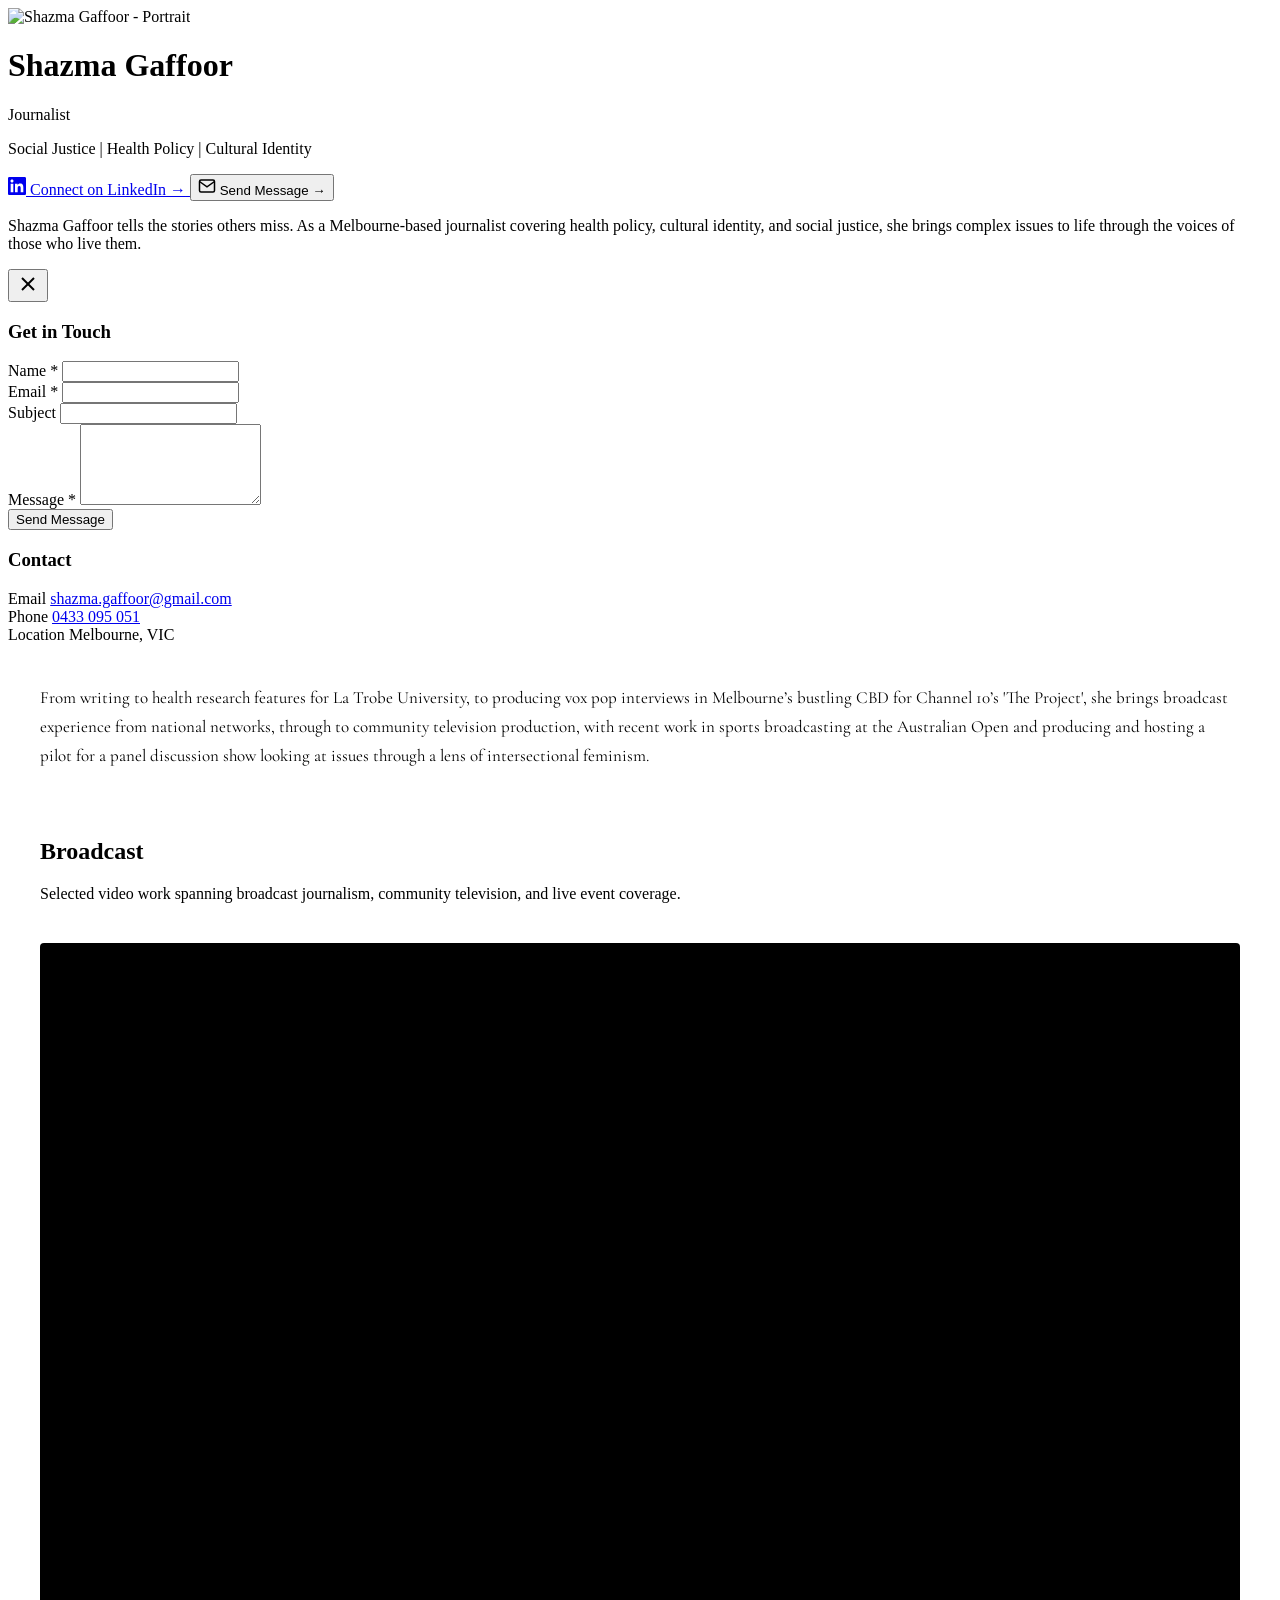
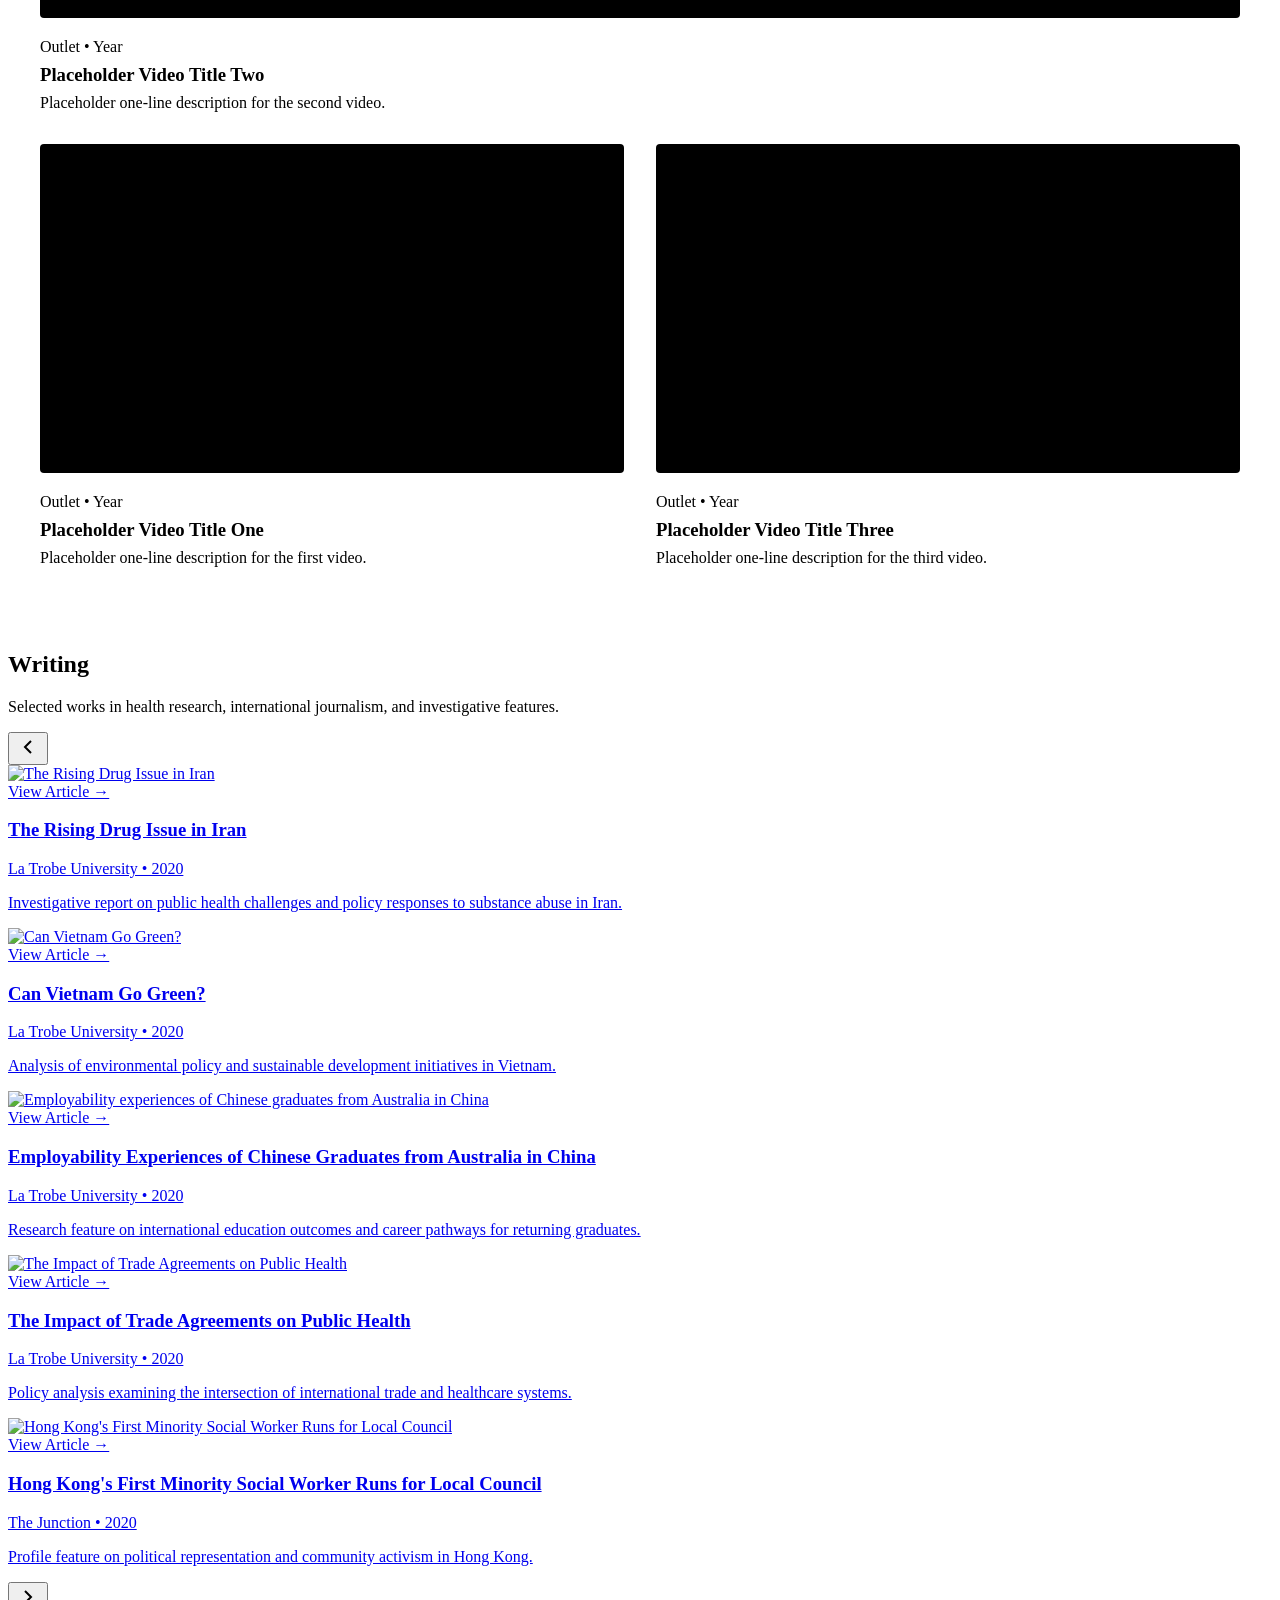
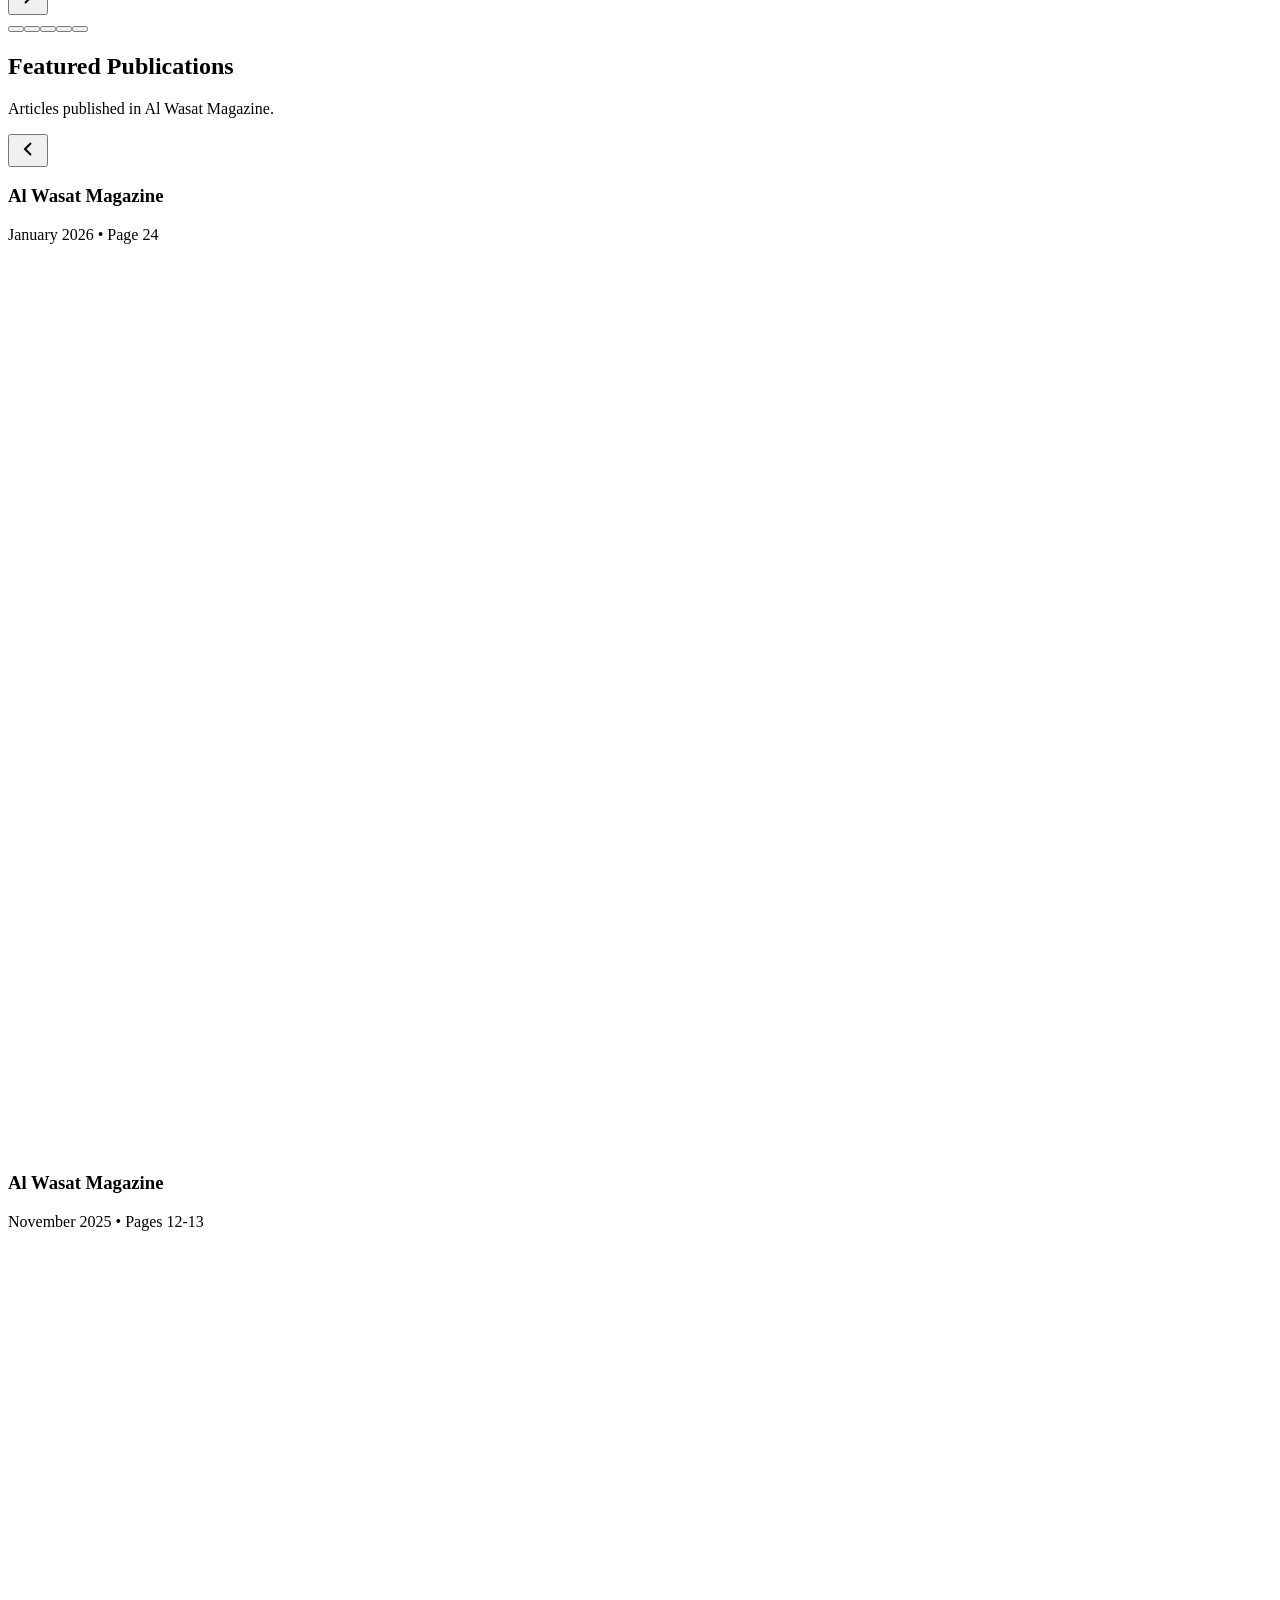
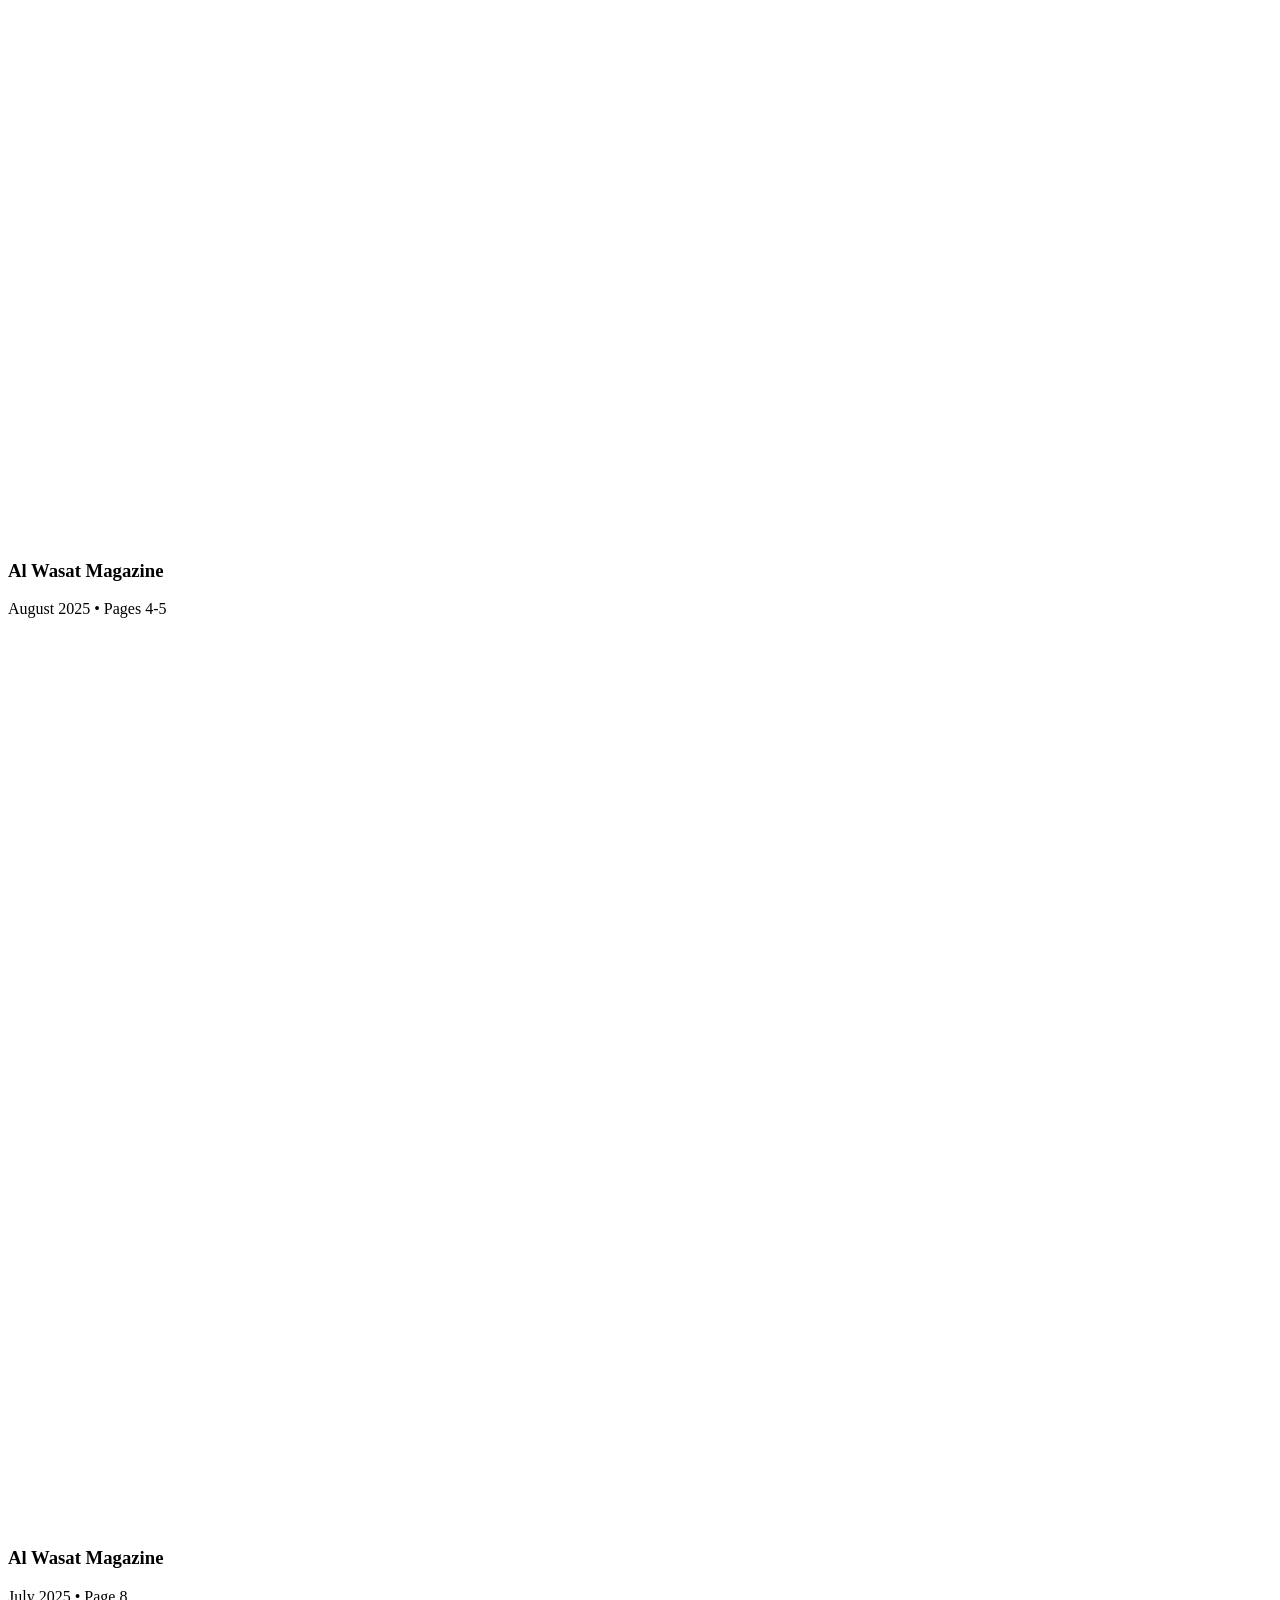
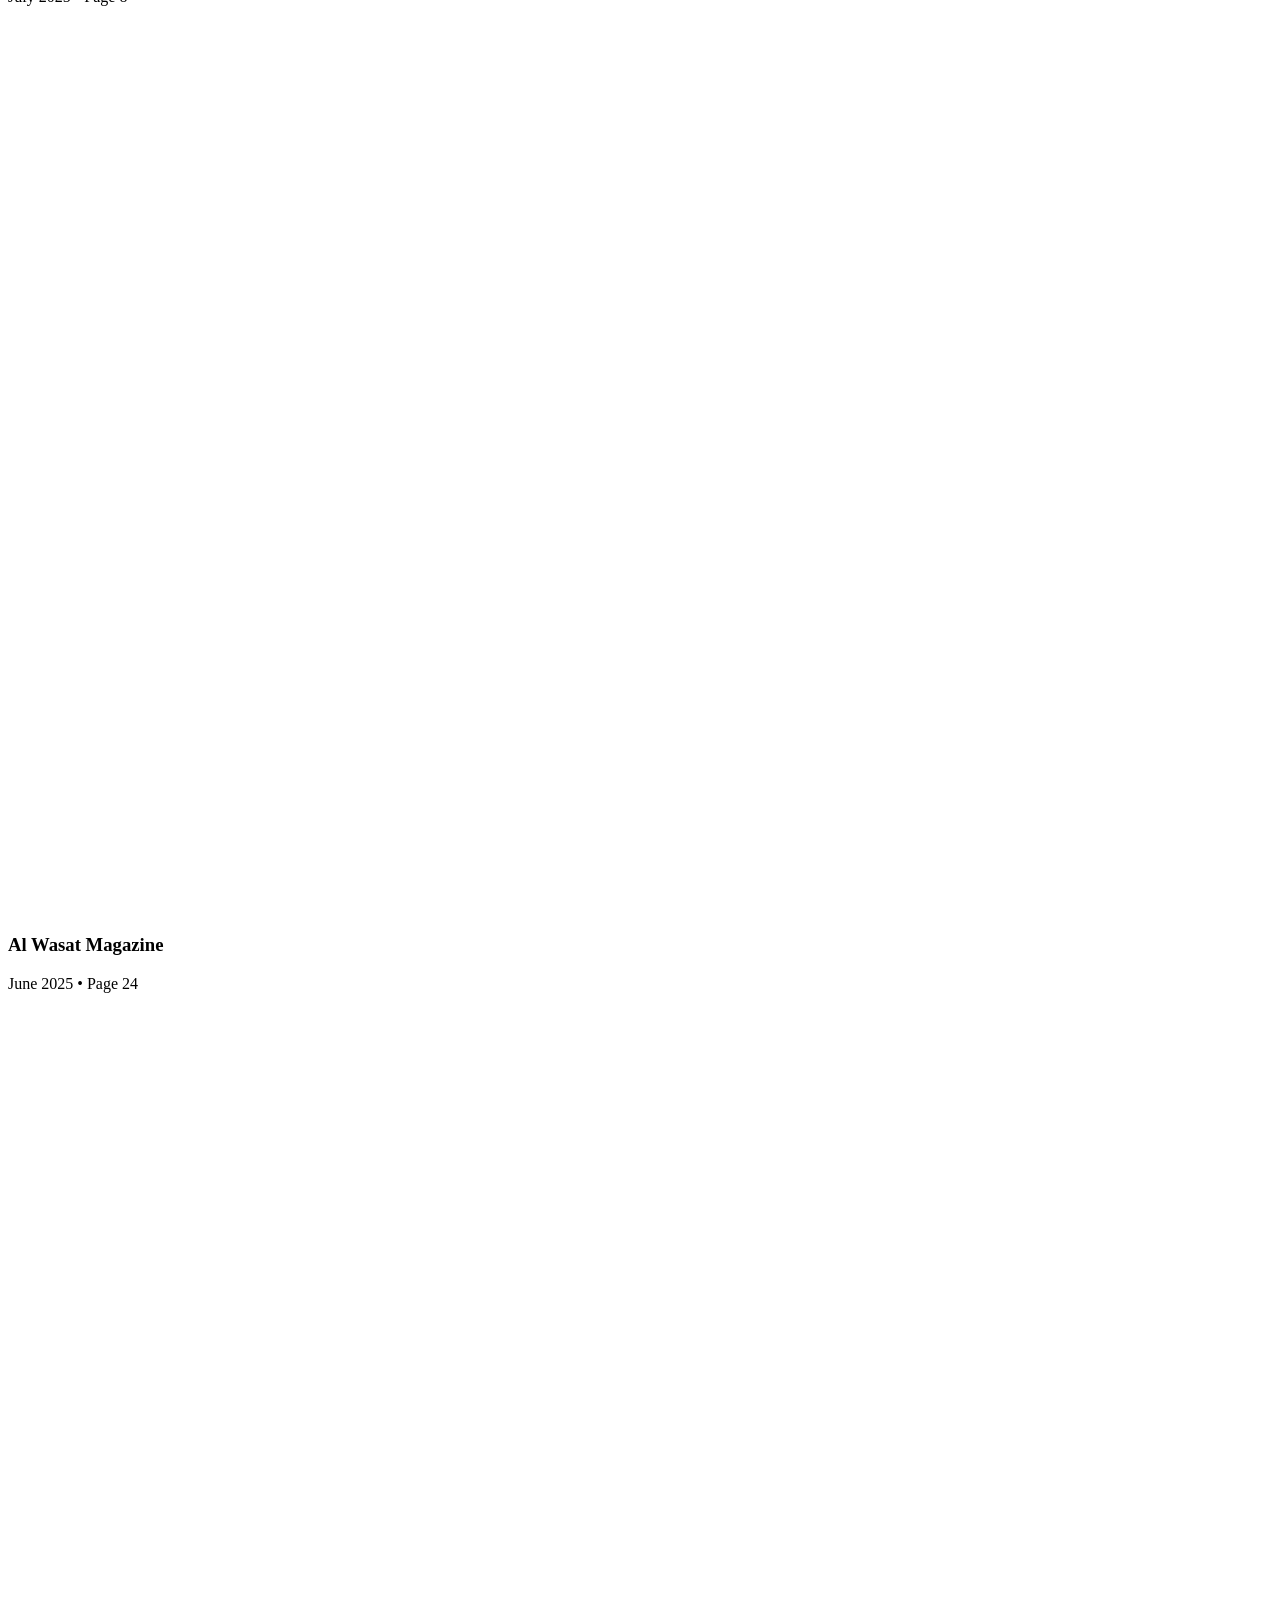
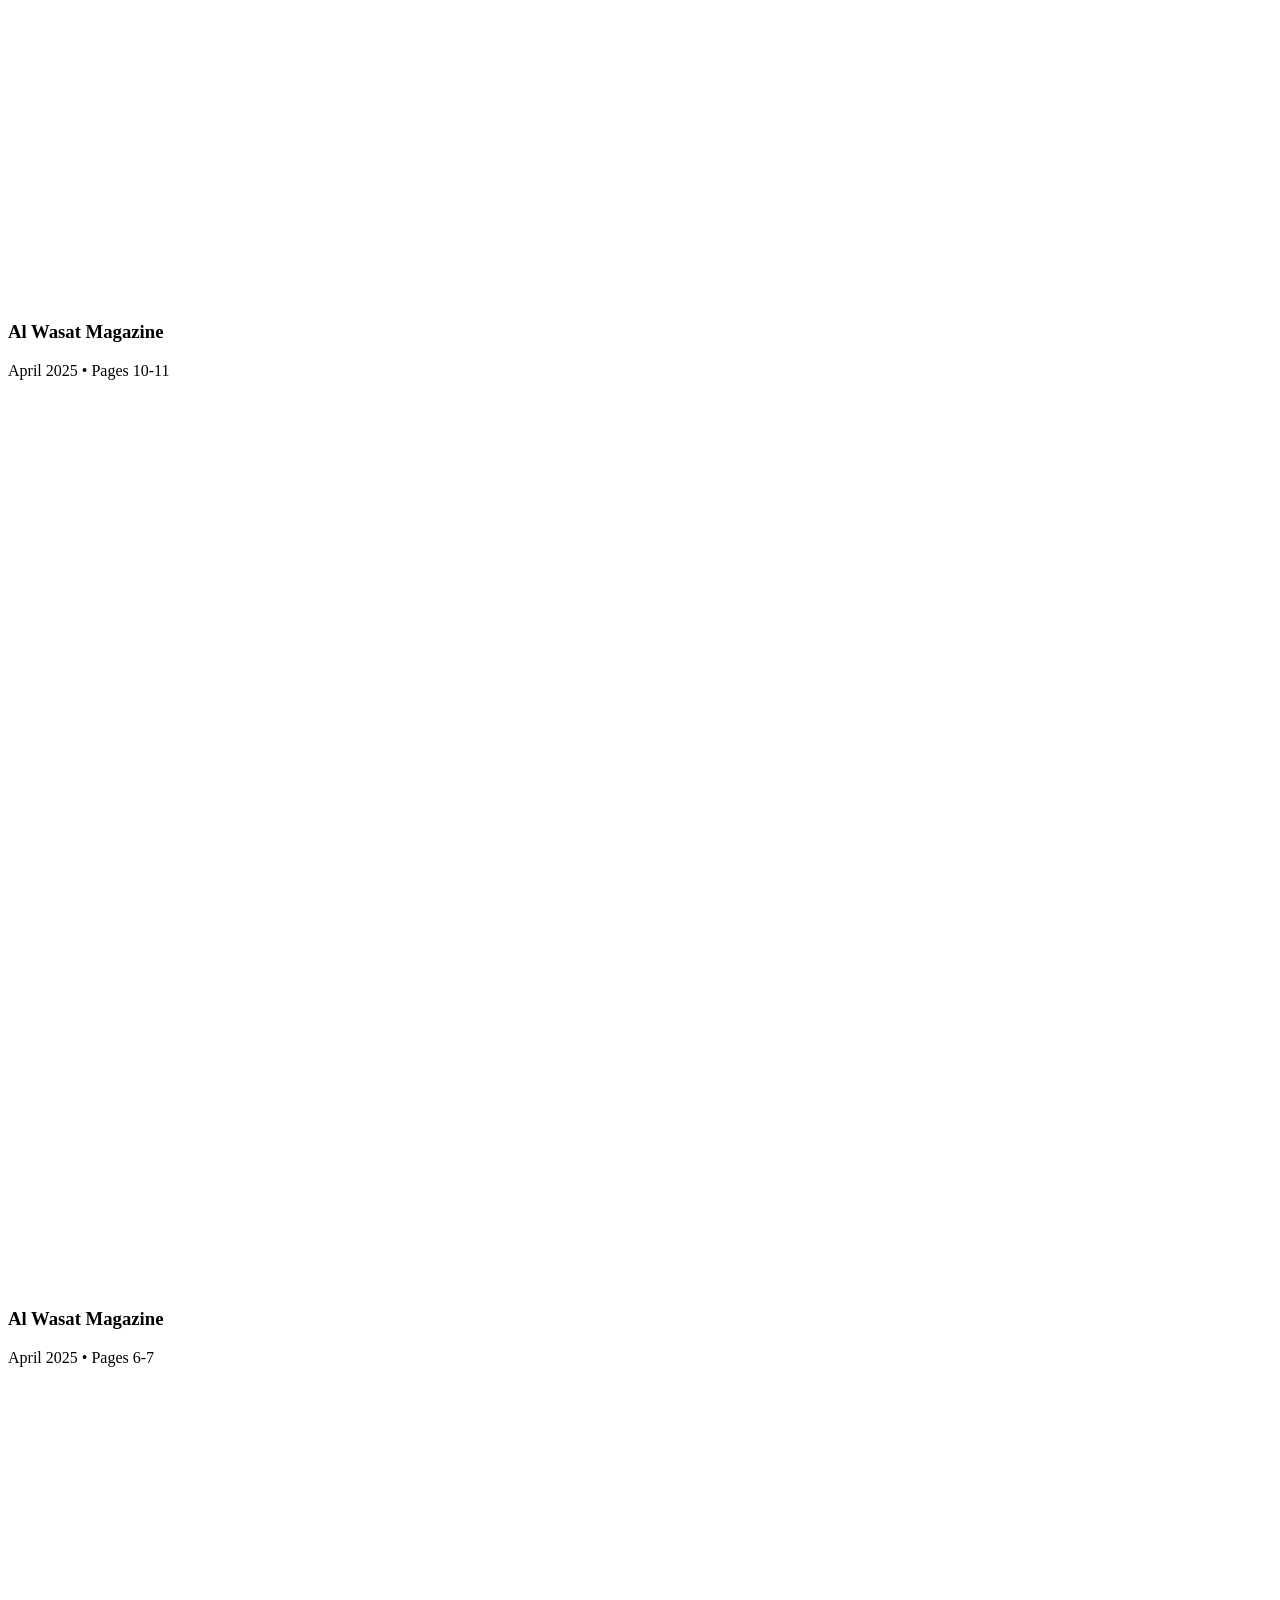
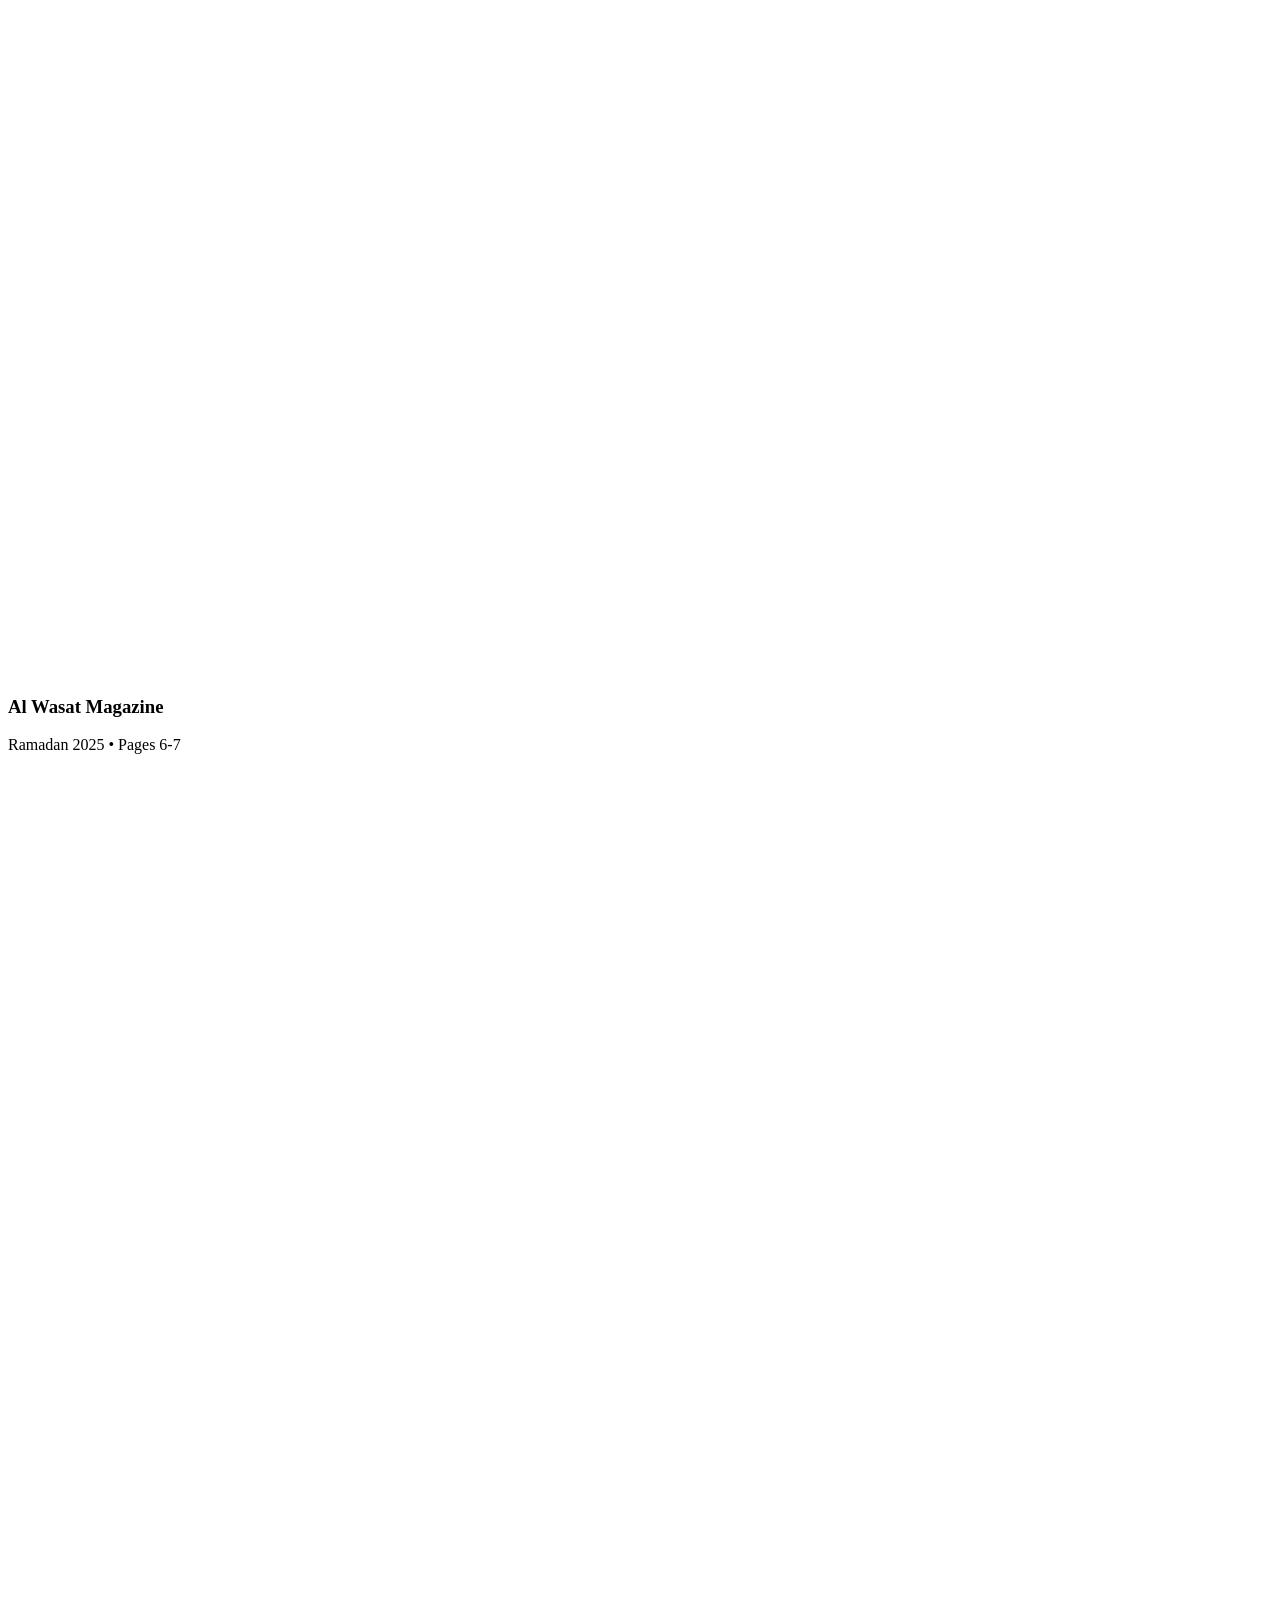
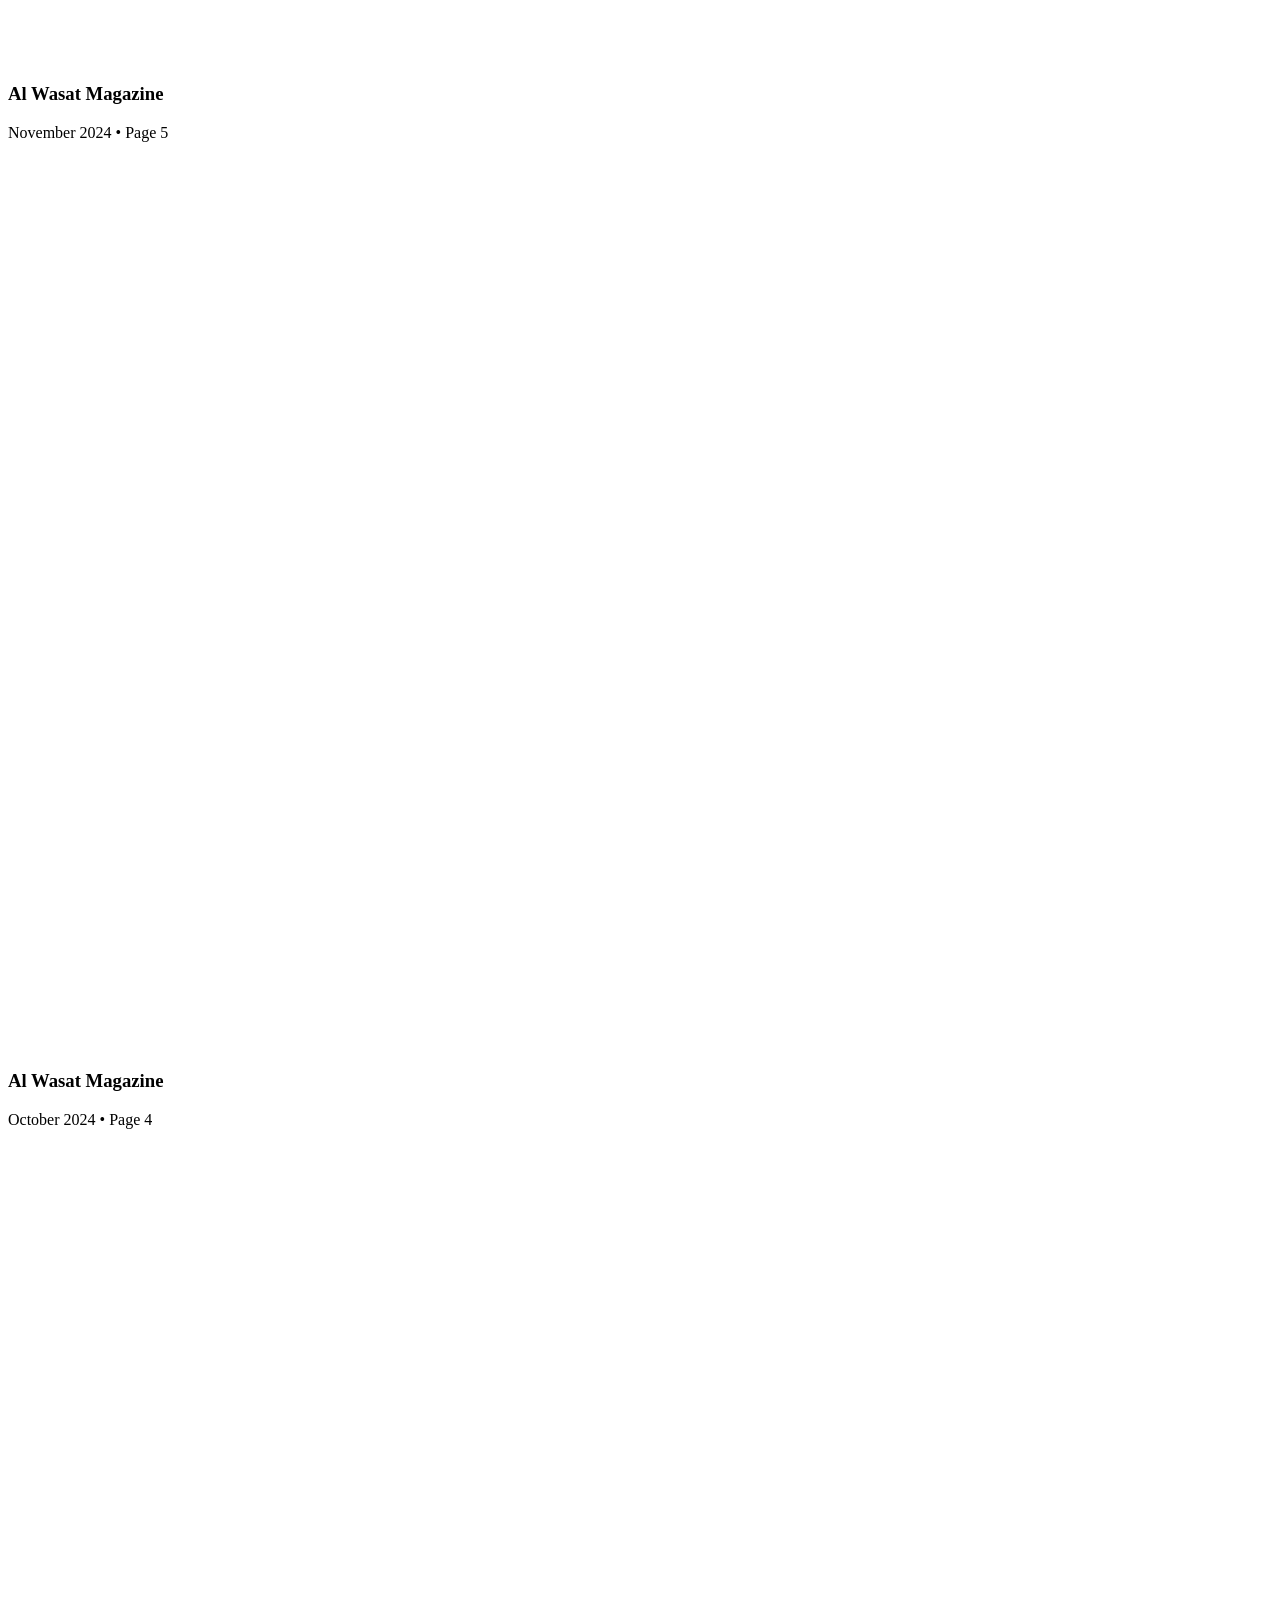
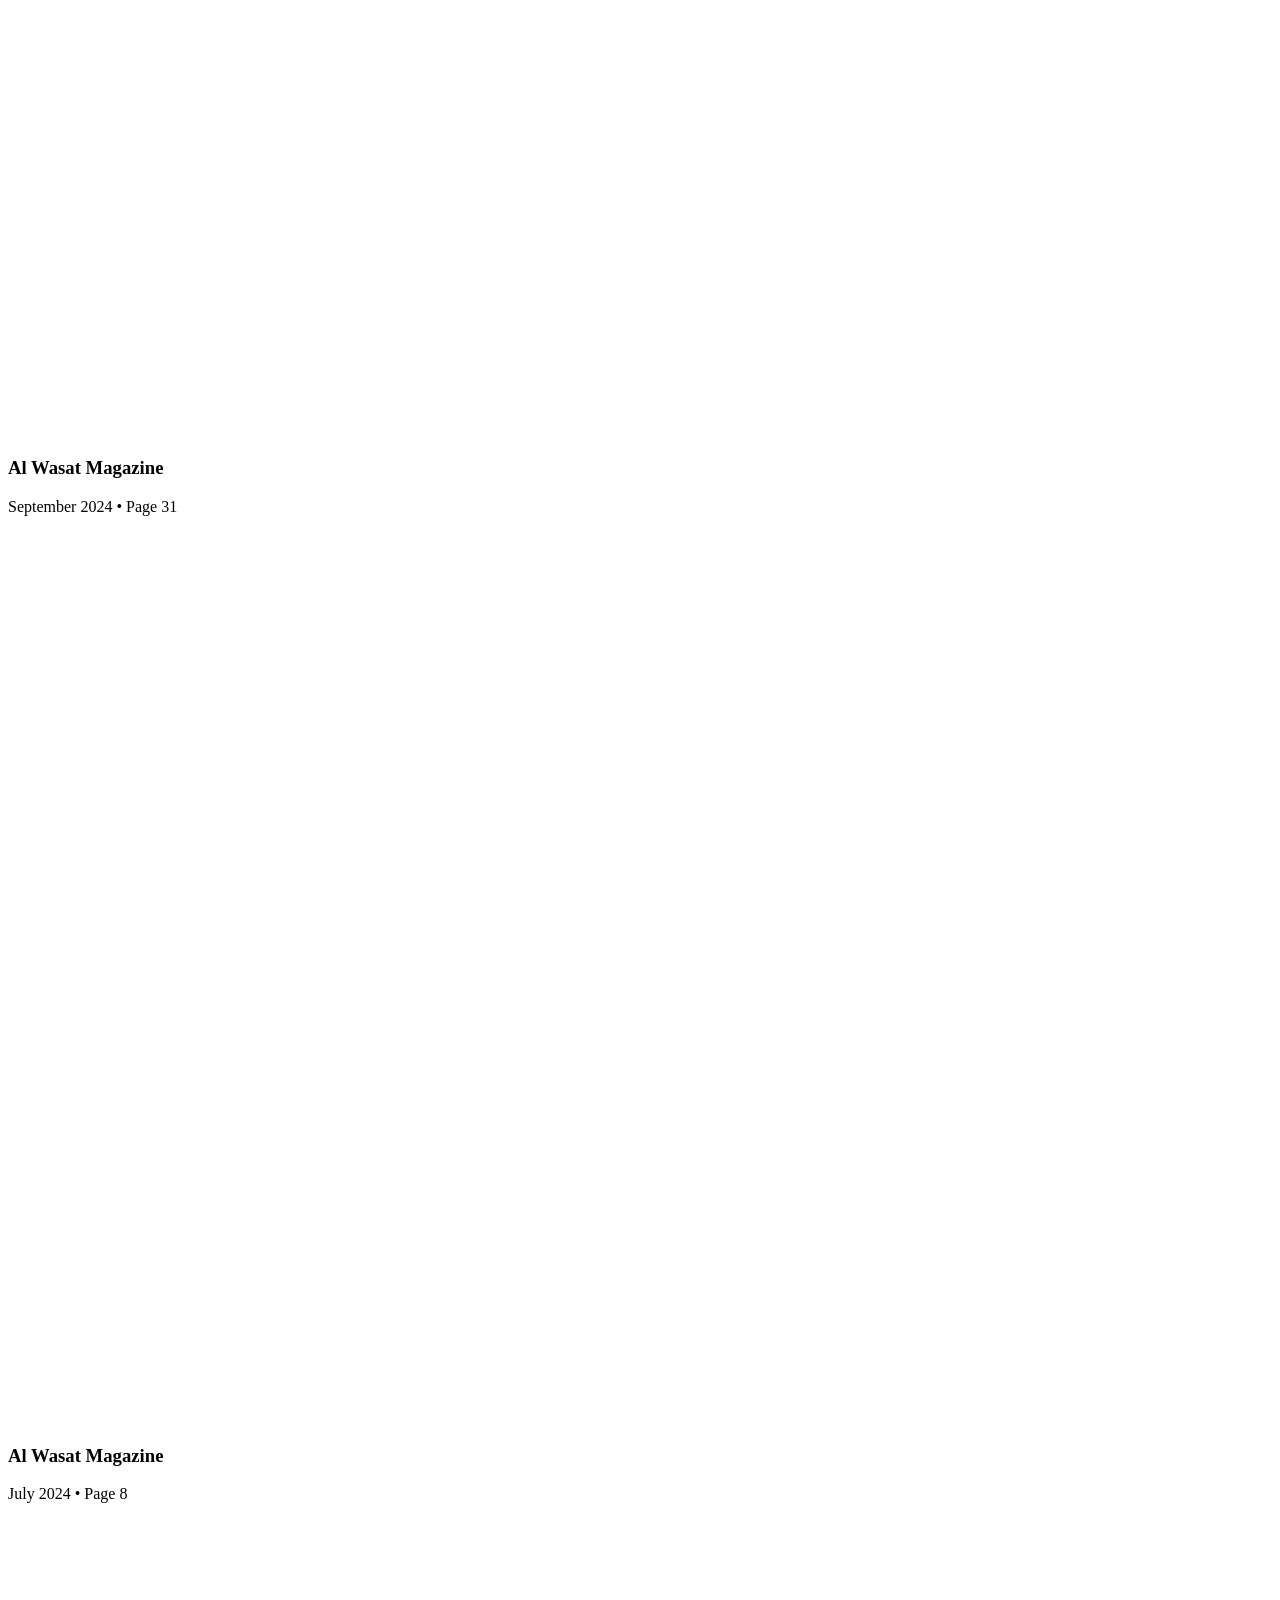
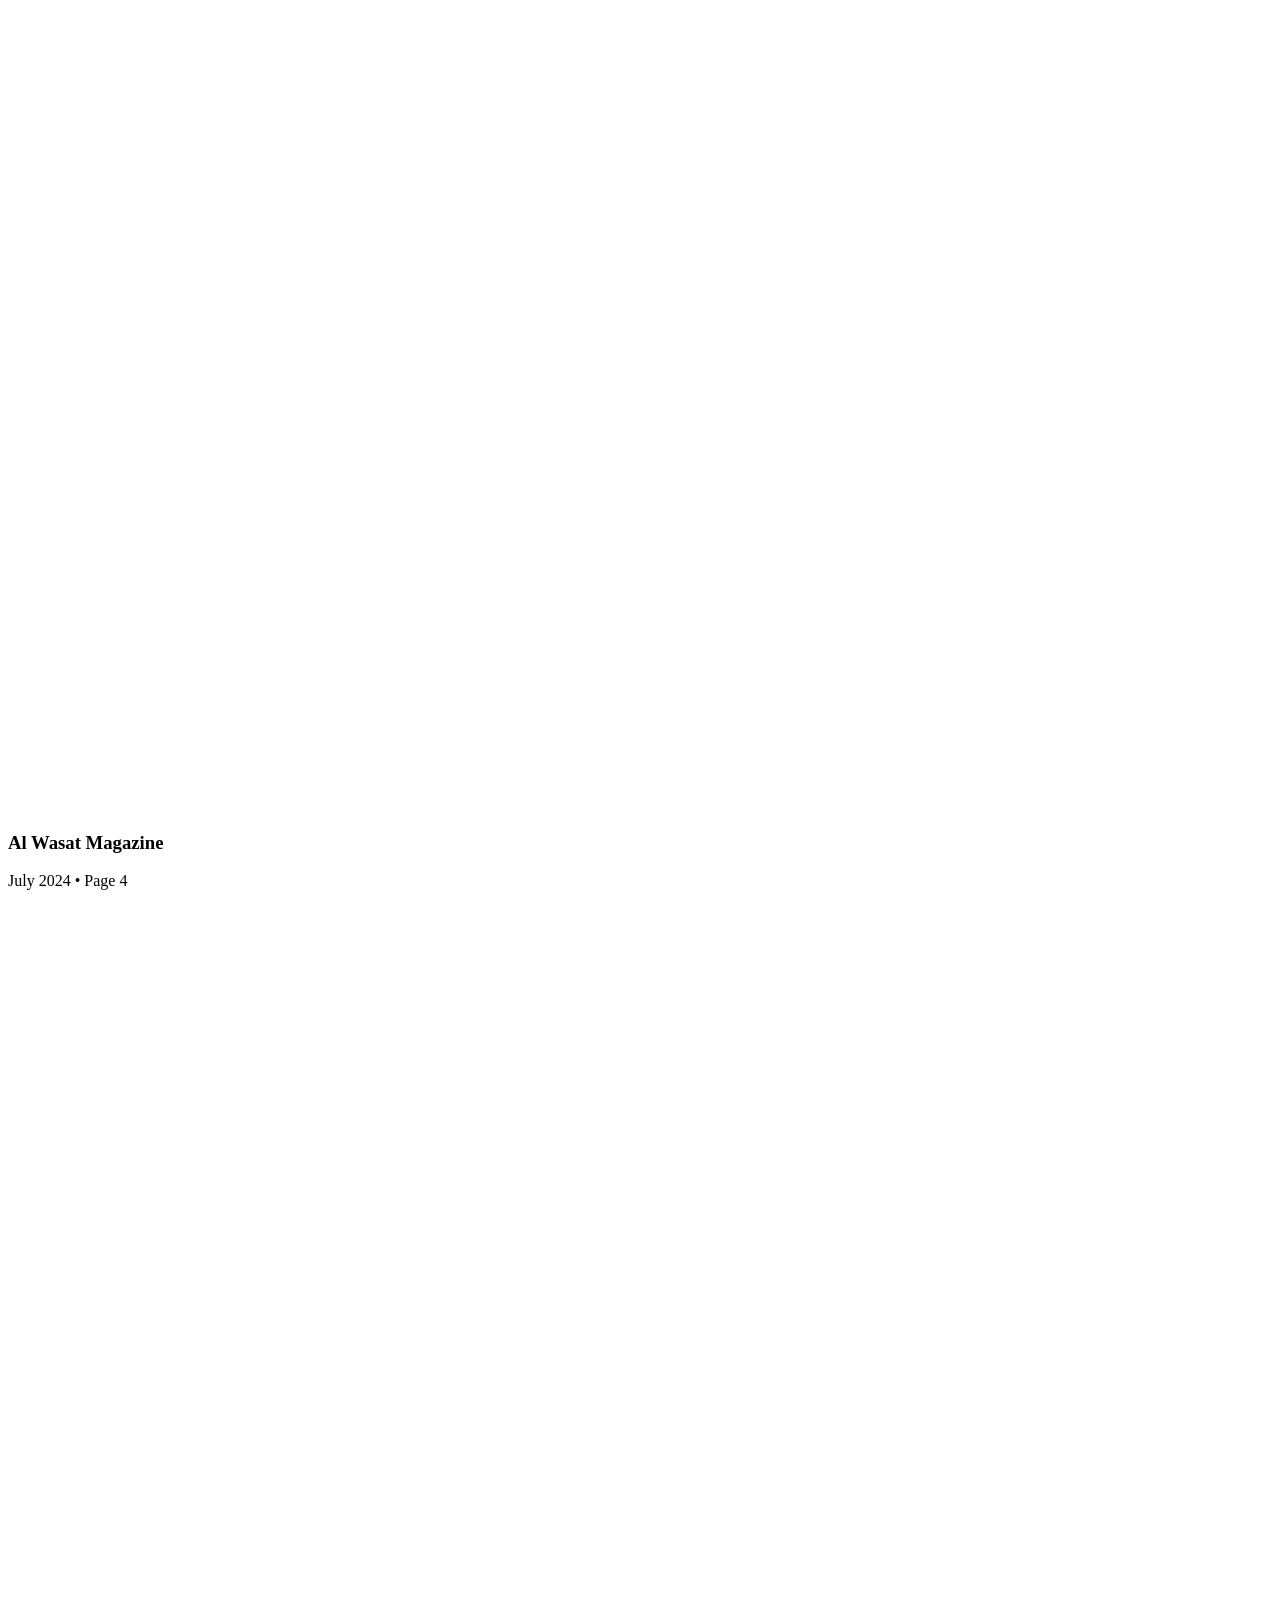
==== index.html @ 5ddbd655 "Create index.html" ====
<!DOCTYPE html>
<html lang="en">
<head>
    <meta charset="UTF-8">
    <meta name="viewport" content="width=device-width, initial-scale=1.0">
    <title>Shazma Gaffoor - Journalist</title>
    <link rel="preconnect" href="https://fonts.googleapis.com">
    <link rel="preconnect" href="https://fonts.gstatic.com" crossorigin>
    <link href="https://fonts.googleapis.com/css2?family=Cormorant+Garamond:wght@300;400;500;600;700&family=Crimson+Text:ital,wght@0,400;0,600;1,400&family=Source+Serif+4:wght@300;400;600;700&display=swap" rel="stylesheet">
    <link rel="stylesheet" href="shazma-gaffoor.css">
</head>
<body>
    <div class="grain-overlay"></div>
    <div class="grain-overlay"></div>
    
    <main class="portfolio-container">
        <!-- Header Section -->
        <header class="portfolio-header">
            <div class="header-content">
                <!-- Column 1: Photo -->
                <div class="photo-section">
                    <div class="photo-frame">
                        <img src="Shazma_Gaffoor_Headshot_2026.jpg" alt="Shazma Gaffoor - Portrait" class="headshot">
                    </div>
                </div>
                
                <!-- Column 2: Main Content -->
                <div class="contact-section">
                    <h1 class="name">Shazma Gaffoor</h1>
                    <p class="title">Journalist</p>
                    <p class="specialisation-tagline">Social Justice | Health Policy | Cultural Identity</p>
                    
                    <div class="contact-buttons-row">
                        <a href="https://linkedin.com/in/shazmagaffoor" target="_blank" rel="noopener noreferrer" class="linkedin-button">
                            <svg width="18" height="18" viewBox="0 0 24 24" fill="currentColor" xmlns="http://www.w3.org/2000/svg">
                                <path d="M20.447 20.452h-3.554v-5.569c0-1.328-.027-3.037-1.852-3.037-1.853 0-2.136 1.445-2.136 2.939v5.667H9.351V9h3.414v1.561h.046c.477-.9 1.637-1.85 3.37-1.85 3.601 0 4.267 2.37 4.267 5.455v6.286zM5.337 7.433c-1.144 0-2.063-.926-2.063-2.065 0-1.138.92-2.063 2.063-2.063 1.14 0 2.064.925 2.064 2.063 0 1.139-.925 2.065-2.064 2.065zm1.782 13.019H3.555V9h3.564v11.452zM22.225 0H1.771C.792 0 0 .774 0 1.729v20.542C0 23.227.792 24 1.771 24h20.451C23.2 24 24 23.227 24 22.271V1.729C24 .774 23.2 0 22.222 0h.003z"/>
                            </svg>
                            <span>Connect on LinkedIn →</span>
                        </a>
                        
                        <button class="contact-form-toggle" onclick="toggleContactForm()">
                            <svg width="18" height="18" viewBox="0 0 24 24" fill="none" stroke="currentColor" stroke-width="2">
                                <path d="M4 4h16c1.1 0 2 .9 2 2v12c0 1.1-.9 2-2 2H4c-1.1 0-2-.9-2-2V6c0-1.1.9-2 2-2z"></path>
                                <polyline points="22,6 12,13 2,6"></polyline>
                            </svg>
                            <span>Send Message →</span>
                        </button>
                    </div>
                    
                    <div class="about-inline">
                        <p class="lead-paragraph">
                            Shazma Gaffoor tells the stories others miss. As a Melbourne-based journalist covering health policy, cultural identity, and social justice, she brings complex issues to life through the voices of those who live them.
                        </p>
                    </div>
                    
                    <div class="contact-form-modal" id="contactFormModal">
                        <div class="contact-form-container">
                            <button class="close-form" onclick="toggleContactForm()" aria-label="Close contact form">
                                <svg width="24" height="24" viewBox="0 0 24 24" fill="none" stroke="currentColor" stroke-width="2">
                                    <line x1="18" y1="6" x2="6" y2="18"></line>
                                    <line x1="6" y1="6" x2="18" y2="18"></line>
                                </svg>
                            </button>
                            <h3 class="form-heading">Get in Touch</h3>
                            <form id="contactForm" class="contact-web-form" onsubmit="handleFormSubmit(event)">
                                <div class="form-group">
                                    <label for="senderName">Name <span class="required">*</span></label>
                                    <input type="text" id="senderName" name="senderName" required>
                                </div>
                                <div class="form-group">
                                    <label for="senderEmail">Email <span class="required">*</span></label>
                                    <input type="email" id="senderEmail" name="senderEmail" required>
                                </div>
                                <div class="form-group">
                                    <label for="subject">Subject</label>
                                    <input type="text" id="subject" name="subject">
                                </div>
                                <div class="form-group">
                                    <label for="message">Message <span class="required">*</span></label>
                                    <textarea id="message" name="message" rows="5" required></textarea>
                                </div>
                                <button type="submit" class="submit-button" id="submitButton">
                                    <span class="button-text">Send Message</span>
                                    <span class="button-loading" style="display: none;">Sending...</span>
                                </button>
                                <div class="form-status" id="formStatus"></div>
                            </form>
                        </div>
                    </div>
                </div>
                
                <!-- Column 3: Contact Details -->
                <div class="contact-details-column">
                    <h3>Contact</h3>
                    
                    <div class="contact-info-item">
                        <span class="contact-info-label">Email</span>
                        <span class="contact-info-value">
                            <a href="mailto:shazma.gaffoor@gmail.com">shazma.gaffoor@gmail.com</a>
                        </span>
                    </div>
                    
                    <div class="contact-info-item">
                        <span class="contact-info-label">Phone</span>
                        <span class="contact-info-value">
                            <a href="tel:0433095051">0433 095 051</a>
                        </span>
                    </div>
                    
                    <div class="contact-info-item">
                        <span class="contact-info-label">Location</span>
                        <span class="contact-info-value">Melbourne, VIC</span>
                    </div>
                </div>
            </div>
        </header>

        <!-- Extended bio paragraph (full width, was previously column-constrained) -->
        <div class="bio-extended" style="max-width: 1200px; margin: 0 auto; padding: 2.5rem 1.5rem 0;">
            <p style="font-family: 'Cormorant Garamond', 'Source Serif 4', serif; font-size: 1.0625rem; line-height: 1.7; margin: 0;">
                From writing to health research features for La Trobe University, to producing vox pop interviews in Melbourne’s bustling CBD for Channel 10’s 'The Project', she brings broadcast experience from national networks, through to community television production, with recent work in sports broadcasting at the Australian Open and producing and hosting a pilot for a panel discussion show looking at issues through a lens of intersectional feminism.
            </p>
        </div>

        <!-- Broadcast Section -->
        <section class="broadcast-section" style="padding: 3rem 1.5rem 4rem;">
            <div class="section-inner" style="max-width: 1200px; margin: 0 auto;">
                <h2 class="section-heading">Broadcast</h2>
                <p class="portfolio-intro">Selected video work spanning broadcast journalism, community television, and live event coverage.</p>

                <div class="broadcast-grid" style="display: grid; grid-template-columns: repeat(auto-fit, minmax(min(100%, 400px), 1fr)); gap: 2rem; margin-top: 2.5rem;">

                    <!-- Video 2 (Featured, full width) -->
                    <article class="broadcast-card broadcast-card-featured" style="grid-column: 1 / -1; display: flex; flex-direction: column;">
                        <div class="video-embed-wrapper" style="position: relative; padding-bottom: 56.25%; height: 0; overflow: hidden; background: #000; border-radius: 4px;">
                            <iframe
                                src="https://player.vimeo.com/video/698939159?h=77ef68d93e"
                                style="position: absolute; top: 0; left: 0; width: 100%; height: 100%; border: none;"
                                frameborder="0"
                                allow="autoplay; fullscreen; picture-in-picture; clipboard-write"
                                allowfullscreen
                                title="Broadcast video 2 (featured)">
                            </iframe>
                        </div>
                        <div class="card-content" style="padding: 1.25rem 0 0 0;">
                            <p class="card-meta" style="margin: 0 0 0.5rem 0;">Outlet • Year</p>
                            <h3 class="card-title" style="margin: 0 0 0.5rem 0;">Placeholder Video Title Two</h3>
                            <p class="card-description" style="margin: 0;">Placeholder one-line description for the second video.</p>
                        </div>
                    </article>

                    <!-- Video 1 -->
                    <article class="broadcast-card" style="display: flex; flex-direction: column;">
                        <div class="video-embed-wrapper" style="position: relative; padding-bottom: 56.25%; height: 0; overflow: hidden; background: #000; border-radius: 4px;">
                            <iframe
                                src="https://player.vimeo.com/video/698938802?h=8154faba51"
                                style="position: absolute; top: 0; left: 0; width: 100%; height: 100%; border: none;"
                                frameborder="0"
                                allow="autoplay; fullscreen; picture-in-picture; clipboard-write"
                                allowfullscreen
                                title="Broadcast video 1">
                            </iframe>
                        </div>
                        <div class="card-content" style="padding: 1.25rem 0 0 0;">
                            <p class="card-meta" style="margin: 0 0 0.5rem 0;">Outlet • Year</p>
                            <h3 class="card-title" style="margin: 0 0 0.5rem 0;">Placeholder Video Title One</h3>
                            <p class="card-description" style="margin: 0;">Placeholder one-line description for the first video.</p>
                        </div>
                    </article>

                    <!-- Video 3 -->
                    <article class="broadcast-card" style="display: flex; flex-direction: column;">
                        <div class="video-embed-wrapper" style="position: relative; padding-bottom: 56.25%; height: 0; overflow: hidden; background: #000; border-radius: 4px;">
                            <iframe
                                src="https://player.vimeo.com/video/698939731?h=c6185aa255"
                                style="position: absolute; top: 0; left: 0; width: 100%; height: 100%; border: none;"
                                frameborder="0"
                                allow="autoplay; fullscreen; picture-in-picture; clipboard-write"
                                allowfullscreen
                                title="Broadcast video 3">
                            </iframe>
                        </div>
                        <div class="card-content" style="padding: 1.25rem 0 0 0;">
                            <p class="card-meta" style="margin: 0 0 0.5rem 0;">Outlet • Year</p>
                            <h3 class="card-title" style="margin: 0 0 0.5rem 0;">Placeholder Video Title Three</h3>
                            <p class="card-description" style="margin: 0;">Placeholder one-line description for the third video.</p>
                        </div>
                    </article>

                </div>
            </div>
        </section>

        <!-- Writing Section -->
        <section class="portfolio-section">
            <div class="section-inner">
                <h2 class="section-heading">Writing</h2>
                <p class="portfolio-intro">Selected works in health research, international journalism, and investigative features.</p>
                
                <div class="portfolio-container-scroll">
                    <button class="nav-arrow nav-arrow-left" aria-label="Previous article" onclick="scrollPortfolio(-1)">
                        <svg width="24" height="24" viewBox="0 0 24 24" fill="none" stroke="currentColor" stroke-width="2">
                            <polyline points="15 18 9 12 15 6"></polyline>
                        </svg>
                    </button>
                    
                    <div class="portfolio-scroll" id="portfolioScroll">
                        <!-- Article 1 -->
                        <article class="portfolio-card">
                            <a href="https://www.latrobe.edu.au/news/announcements/2020/the-rising-drug-issue-in-iran" target="_blank" rel="noopener noreferrer" class="card-link">
                                <div class="card-image">
                                    <img src="https://www.latrobe.edu.au/news/announcements/2020/the-rising-drug-issue-in-iran/pexels-piyapong-sayduang-4541337.jpg/preview.jpg" alt="The Rising Drug Issue in Iran" class="card-img">
                                    <div class="card-overlay">
                                        <span class="view-article">View Article →</span>
                                    </div>
                                </div>
                                <div class="card-content">
                                    <h3 class="card-title">The Rising Drug Issue in Iran</h3>
                                    <p class="card-meta">La Trobe University • 2020</p>
                                    <p class="card-description">Investigative report on public health challenges and policy responses to substance abuse in Iran.</p>
                                </div>
                            </a>
                        </article>

                        <!-- Article 2 -->
                        <article class="portfolio-card">
                            <a href="https://www.latrobe.edu.au/news/announcements/2020/can-vietnam-go-green" target="_blank" rel="noopener noreferrer" class="card-link">
                                <div class="card-image">
                                    <img src="https://www.latrobe.edu.au/asia/images-la-trobe-asia/shutterstock_1029393577.jpg/preview.jpg" alt="Can Vietnam Go Green?" class="card-img">
                                    <div class="card-overlay">
                                        <span class="view-article">View Article →</span>
                                    </div>
                                </div>
                                <div class="card-content">
                                    <h3 class="card-title">Can Vietnam Go Green?</h3>
                                    <p class="card-meta">La Trobe University • 2020</p>
                                    <p class="card-description">Analysis of environmental policy and sustainable development initiatives in Vietnam.</p>
                                </div>
                            </a>
                        </article>

                        <!-- Article 3 -->
                        <article class="portfolio-card">
                            <a href="https://www.latrobe.edu.au/news/announcements/2020/employability-experiences-of-chinese-graduates-from-australia-in-china" target="_blank" rel="noopener noreferrer" class="card-link">
                               <div class="card-image">
                                    <img src="https://www.latrobe.edu.au/asia/images-la-trobe-asia/chinese-student-ss.jpg/preview.jpg" alt="Employability experiences of Chinese graduates from Australia in China" class="card-img">
                                    <div class="card-overlay">
                                        <span class="view-article">View Article →</span>
                                    </div>
                                </div>
                                <div class="card-content">
                                    <h3 class="card-title">Employability Experiences of Chinese Graduates from Australia in China</h3>
                                    <p class="card-meta">La Trobe University • 2020</p>
                                    <p class="card-description">Research feature on international education outcomes and career pathways for returning graduates.</p>
                                </div>
                            </a>
                        </article>

                        <!-- Article 4 -->
                        <article class="portfolio-card">
                            <a href="https://www.latrobe.edu.au/news/announcements/2020/the-impact-of-trade-agreements-on-public-health" target="_blank" rel="noopener noreferrer" class="card-link">
                                <div class="card-image">
                                    <img src="https://www.latrobe.edu.au/news/announcements/2020/the-impact-of-trade-agreements-on-public-health/pexels-rfstudio-3825529.jpg/preview.jpg" alt="The Impact of Trade Agreements on Public Health" class="card-img">
                                    <div class="card-overlay">
                                        <span class="view-article">View Article →</span>
                                    </div>
                                </div>
                                <div class="card-content">
                                    <h3 class="card-title">The Impact of Trade Agreements on Public Health</h3>
                                    <p class="card-meta">La Trobe University • 2020</p>
                                    <p class="card-description">Policy analysis examining the intersection of international trade and healthcare systems.</p>
                                </div>
                            </a>
                        </article>

                        <!-- Article 5 -->
                        <article class="portfolio-card">
                            <a href="https://junctionjournalism.com/2020/06/25/hong-kongs-first-minority-social-worker-runs-for-local-council/" target="_blank" rel="noopener noreferrer" class="card-link">
                                <div class="card-image">
                                    <img src="https://i0.wp.com/junctionjournalism.com/wp-content/uploads/2020/06/jeffreyandrews.png?fit=604%2C806&ssl=1" alt="Hong Kong's First Minority Social Worker Runs for Local Council" class="card-img">
                                    <div class="card-overlay">
                                        <span class="view-article">View Article →</span>
                                    </div>
                                </div>
                                <div class="card-content">
                                    <h3 class="card-title">Hong Kong's First Minority Social Worker Runs for Local Council</h3>
                                    <p class="card-meta">The Junction • 2020</p>
                                    <p class="card-description">Profile feature on political representation and community activism in Hong Kong.</p>
                                </div>
                            </a>
                        </article>
                    </div>
                    
                    <button class="nav-arrow nav-arrow-right" aria-label="Next article" onclick="scrollPortfolio(1)">
                        <svg width="24" height="24" viewBox="0 0 24 24" fill="none" stroke="currentColor" stroke-width="2">
                            <polyline points="9 18 15 12 9 6"></polyline>
                        </svg>
                    </button>
                </div>
                
                <div class="scroll-indicators" id="scrollIndicators"></div>
            </div>
        </section>

        <!-- Featured Publications Section -->
        <section class="featured-publication-section">
            <div class="section-inner">
                <h2 class="section-heading">Featured Publications</h2>
                <p class="portfolio-intro">Articles published in Al Wasat Magazine.</p>
                
                <div class="magazines-container-scroll">
                    <button class="nav-arrow nav-arrow-left" aria-label="Previous magazine" onclick="scrollMagazines(-1)">
                        <svg width="24" height="24" viewBox="0 0 24 24" fill="none" stroke="currentColor" stroke-width="2">
                            <polyline points="15 18 9 12 15 6"></polyline>
                        </svg>
                    </button>
                    
                   <div class="magazines-scroll" id="magazinesScroll">
                        <!-- Magazine 1 - January 2026 -->
                        <div class="magazine-card">
                            <div class="magazine-info">
                                <h3 class="magazine-title">Al Wasat Magazine</h3>
                                <p class="magazine-meta">January 2026 • Page 24</p>
                            </div>
                            <div class="issuu-embed-container">
                                <div style="position: relative; padding-bottom: 70.71%; height: 0; overflow: hidden; max-width: 100%;">
                                    <iframe 
                                        style="position: absolute; top: 0; left: 0; width: 100%; height: 100%; border: none;" 
                                        src="https://e.issuu.com/embed.html?d=january_2026_&u=alwasat2011&p=24" 
                                        frameborder="0" 
                                        allowfullscreen
                                        title="Al Wasat Magazine - January 2026">
                                    </iframe>
                                </div>
                            </div>
                        </div>

                        <!-- Magazine 2 - November 2025 -->
                        <div class="magazine-card">
                            <div class="magazine-info">
                                <h3 class="magazine-title">Al Wasat Magazine</h3>
                                <p class="magazine-meta">November 2025 • Pages 12-13</p>
                            </div>
                            <div class="issuu-embed-container">
                                <div style="position: relative; padding-bottom: 70.71%; height: 0; overflow: hidden; max-width: 100%;">
                                    <iframe 
                                        style="position: absolute; top: 0; left: 0; width: 100%; height: 100%; border: none;" 
                                        src="https://e.issuu.com/embed.html?d=november_2025_&u=alwasat2011&p=12" 
                                        frameborder="0" 
                                        allowfullscreen
                                        title="Al Wasat Magazine - November 2025">
                                    </iframe>
                                </div>
                            </div>
                        </div>

                        <!-- Magazine 3 - August 2025 -->
                        <div class="magazine-card">
                            <div class="magazine-info">
                                <h3 class="magazine-title">Al Wasat Magazine</h3>
                                <p class="magazine-meta">August 2025 • Pages 4-5</p>
                            </div>
                            <div class="issuu-embed-container">
                                <div style="position: relative; padding-bottom: 70.71%; height: 0; overflow: hidden; max-width: 100%;">
                                    <iframe 
                                        style="position: absolute; top: 0; left: 0; width: 100%; height: 100%; border: none;" 
                                        src="https://e.issuu.com/embed.html?d=august_2025&u=alwasat2011&p=4" 
                                        frameborder="0" 
                                        allowfullscreen
                                        title="Al Wasat Magazine - August 2025">
                                    </iframe>
                                </div>
                            </div>
                        </div>

                        <!-- Magazine 4 - July 2025 -->
                        <div class="magazine-card">
                            <div class="magazine-info">
                                <h3 class="magazine-title">Al Wasat Magazine</h3>
                                <p class="magazine-meta">July 2025 • Page 8</p>
                            </div>
                            <div class="issuu-embed-container">
                                <div style="position: relative; padding-bottom: 70.71%; height: 0; overflow: hidden; max-width: 100%;">
                                    <iframe 
                                        style="position: absolute; top: 0; left: 0; width: 100%; height: 100%; border: none;" 
                                        src="https://e.issuu.com/embed.html?d=july_2025_&u=alwasat2011&p=8" 
                                        frameborder="0" 
                                        allowfullscreen
                                        title="Al Wasat Magazine - July 2025">
                                    </iframe>
                                </div>
                            </div>
                        </div>

                        <!-- Magazine 5 - June 2025 -->
                        <div class="magazine-card">
                            <div class="magazine-info">
                                <h3 class="magazine-title">Al Wasat Magazine</h3>
                                <p class="magazine-meta">June 2025 • Page 24</p>
                            </div>
                            <div class="issuu-embed-container">
                                <div style="position: relative; padding-bottom: 70.71%; height: 0; overflow: hidden; max-width: 100%;">
                                    <iframe 
                                        style="position: absolute; top: 0; left: 0; width: 100%; height: 100%; border: none;" 
                                        src="https://e.issuu.com/embed.html?d=june_2025_&u=alwasat2011&p=24" 
                                        frameborder="0" 
                                        allowfullscreen
                                        title="Al Wasat Magazine - June 2025">
                                    </iframe>
                                </div>
                            </div>
                        </div>

                        <!-- Magazine 6 - April 2025 (Pages 10-11) -->
                        <div class="magazine-card">
                            <div class="magazine-info">
                                <h3 class="magazine-title">Al Wasat Magazine</h3>
                                <p class="magazine-meta">April 2025 • Pages 10-11</p>
                            </div>
                            <div class="issuu-embed-container">
                                <div style="position: relative; padding-bottom: 70.71%; height: 0; overflow: hidden; max-width: 100%;">
                                    <iframe 
                                        style="position: absolute; top: 0; left: 0; width: 100%; height: 100%; border: none;" 
                                        src="https://e.issuu.com/embed.html?d=april_2025_&u=alwasat2011&p=10" 
                                        frameborder="0" 
                                        allowfullscreen
                                        title="Al Wasat Magazine - April 2025">
                                    </iframe>
                                </div>
                            </div>
                        </div>

                        <!-- Magazine 7 - April 2025 (Pages 6-7) -->
                        <div class="magazine-card">
                            <div class="magazine-info">
                                <h3 class="magazine-title">Al Wasat Magazine</h3>
                                <p class="magazine-meta">April 2025 • Pages 6-7</p>
                            </div>
                            <div class="issuu-embed-container">
                                <div style="position: relative; padding-bottom: 70.71%; height: 0; overflow: hidden; max-width: 100%;">
                                    <iframe 
                                        style="position: absolute; top: 0; left: 0; width: 100%; height: 100%; border: none;" 
                                        src="https://e.issuu.com/embed.html?d=april_2025_&u=alwasat2011&p=6" 
                                        frameborder="0" 
                                        allowfullscreen
                                        title="Al Wasat Magazine - April 2025">
                                    </iframe>
                                </div>
                            </div>
                        </div>

                        <!-- Magazine 8 - Ramadan 2025 -->
                        <div class="magazine-card">
                            <div class="magazine-info">
                                <h3 class="magazine-title">Al Wasat Magazine</h3>
                                <p class="magazine-meta">Ramadan 2025 • Pages 6-7</p>
                            </div>
                            <div class="issuu-embed-container">
                                <div style="position: relative; padding-bottom: 70.71%; height: 0; overflow: hidden; max-width: 100%;">
                                    <iframe 
                                        style="position: absolute; top: 0; left: 0; width: 100%; height: 100%; border: none;" 
                                        src="https://e.issuu.com/embed.html?d=ramadan_2025&u=alwasat2011&p=6" 
                                        frameborder="0" 
                                        allowfullscreen
                                        title="Al Wasat Magazine - Ramadan 2025">
                                    </iframe>
                                </div>
                            </div>
                        </div>

                        <!-- Magazine 9 - November 2024 -->
                        <div class="magazine-card">
                            <div class="magazine-info">
                                <h3 class="magazine-title">Al Wasat Magazine</h3>
                                <p class="magazine-meta">November 2024 • Page 5</p>
                            </div>
                            <div class="issuu-embed-container">
                                <div style="position: relative; padding-bottom: 70.71%; height: 0; overflow: hidden; max-width: 100%;">
                                    <iframe 
                                        style="position: absolute; top: 0; left: 0; width: 100%; height: 100%; border: none;" 
                                        src="https://e.issuu.com/embed.html?d=november_2024_&u=alwasat2011&p=5" 
                                        frameborder="0" 
                                        allowfullscreen
                                        title="Al Wasat Magazine - November 2024">
                                    </iframe>
                                </div>
                            </div>
                        </div>

                        <!-- Magazine 10 - October 2024 -->
                        <div class="magazine-card">
                            <div class="magazine-info">
                                <h3 class="magazine-title">Al Wasat Magazine</h3>
                                <p class="magazine-meta">October 2024 • Page 4</p>
                            </div>
                            <div class="issuu-embed-container">
                                <div style="position: relative; padding-bottom: 70.71%; height: 0; overflow: hidden; max-width: 100%;">
                                    <iframe 
                                        style="position: absolute; top: 0; left: 0; width: 100%; height: 100%; border: none;" 
                                        src="https://e.issuu.com/embed.html?d=october_2024_&u=alwasat2011&p=4" 
                                        frameborder="0" 
                                        allowfullscreen
                                        title="Al Wasat Magazine - October 2024">
                                    </iframe>
                                </div>
                            </div>
                        </div>

                        <!-- Magazine 11 - September 2024 -->
                        <div class="magazine-card">
                            <div class="magazine-info">
                                <h3 class="magazine-title">Al Wasat Magazine</h3>
                                <p class="magazine-meta">September 2024 • Page 31</p>
                            </div>
                            <div class="issuu-embed-container">
                                <div style="position: relative; padding-bottom: 70.71%; height: 0; overflow: hidden; max-width: 100%;">
                                    <iframe 
                                        style="position: absolute; top: 0; left: 0; width: 100%; height: 100%; border: none;" 
                                        src="https://e.issuu.com/embed.html?d=september_2024_&u=alwasat2011&p=31" 
                                        frameborder="0" 
                                        allowfullscreen
                                        title="Al Wasat Magazine - September 2024">
                                    </iframe>
                                </div>
                            </div>
                        </div>

                        <!-- Magazine 12 - July 2024 (Page 8) -->
                        <div class="magazine-card">
                            <div class="magazine-info">
                                <h3 class="magazine-title">Al Wasat Magazine</h3>
                                <p class="magazine-meta">July 2024 • Page 8</p>
                            </div>
                            <div class="issuu-embed-container">
                                <div style="position: relative; padding-bottom: 70.71%; height: 0; overflow: hidden; max-width: 100%;">
                                    <iframe 
                                        style="position: absolute; top: 0; left: 0; width: 100%; height: 100%; border: none;" 
                                        src="https://e.issuu.com/embed.html?d=july_2024_&u=alwasat2011&p=8" 
                                        frameborder="0" 
                                        allowfullscreen
                                        title="Al Wasat Magazine - July 2024">
                                    </iframe>
                                </div>
                            </div>
                        </div>

                        <!-- Magazine 13 - July 2024 (Page 4) -->
                        <div class="magazine-card">
                            <div class="magazine-info">
                                <h3 class="magazine-title">Al Wasat Magazine</h3>
                                <p class="magazine-meta">July 2024 • Page 4</p>
                            </div>
                            <div class="issuu-embed-container">
                                <div style="position: relative; padding-bottom: 70.71%; height: 0; overflow: hidden; max-width: 100%;">
                                    <iframe 
                                        style="position: absolute; top: 0; left: 0; width: 100%; height: 100%; border: none;" 
                                        src="https://e.issuu.com/embed.html?d=july_2024_&u=alwasat2011&p=4" 
                                        frameborder="0" 
                                        allowfullscreen
                                        title="Al Wasat Magazine - July 2024">
                                    </iframe>
                                </div>
                            </div>
                        </div>

                        <!-- Magazine 14 - April 2024 -->
                        <div class="magazine-card">
                            <div class="magazine-info">
                                <h3 class="magazine-title">Al Wasat Magazine</h3>
                                <p class="magazine-meta">April 2024 • Page 8</p>
                            </div>
                            <div class="issuu-embed-container">
                                <div style="position: relative; padding-bottom: 70.71%; height: 0; overflow: hidden; max-width: 100%;">
                                    <iframe 
                                        style="position: absolute; top: 0; left: 0; width: 100%; height: 100%; border: none;" 
                                        src="https://e.issuu.com/embed.html?d=_april_2024&u=alwasat2011&p=8" 
                                        frameborder="0" 
                                        allowfullscreen
                                        title="Al Wasat Magazine - April 2024">
                                    </iframe>
                                </div>
                            </div>
                        </div>

                        <!-- Magazine 15 - March 2024 Ramadan -->
                        <div class="magazine-card">
                            <div class="magazine-info">
                                <h3 class="magazine-title">Al Wasat Magazine</h3>
                                <p class="magazine-meta">March 2024 (Ramadan 1445) • Page 5</p>
                            </div>
                            <div class="issuu-embed-container">
                                <div style="position: relative; padding-bottom: 70.71%; height: 0; overflow: hidden; max-width: 100%;">
                                    <iframe 
                                        style="position: absolute; top: 0; left: 0; width: 100%; height: 100%; border: none;" 
                                        src="https://e.issuu.com/embed.html?d=march_2024_ramadan_1445_&u=alwasat2011&p=5" 
                                        frameborder="0" 
                                        allowfullscreen
                                        title="Al Wasat Magazine - March 2024">
                                    </iframe>
                                </div>
                            </div>
                        </div>

                        <!-- Magazine 16 - April 2023 -->
                        <div class="magazine-card">
                            <div class="magazine-info">
                                <h3 class="magazine-title">Al Wasat Magazine</h3>
                                <p class="magazine-meta">April 2023 • Pages 8-9</p>
                            </div>
                            <div class="issuu-embed-container">
                                <div style="position: relative; padding-bottom: 70.71%; height: 0; overflow: hidden; max-width: 100%;">
                                    <iframe 
                                        style="position: absolute; top: 0; left: 0; width: 100%; height: 100%; border: none;" 
                                        src="https://e.issuu.com/embed.html?d=april_2023_&u=alwasat2011&p=8" 
                                        frameborder="0" 
                                        allowfullscreen
                                        title="Al Wasat Magazine - April 2023">
                                    </iframe>
                                </div>
                            </div>
                        </div>

                        <!-- Magazine 17 - February 2023 -->
                        <div class="magazine-card">
                            <div class="magazine-info">
                                <h3 class="magazine-title">Al Wasat Magazine</h3>
                                <p class="magazine-meta">February 2023 • Pages 8-9</p>
                            </div>
                            <div class="issuu-embed-container">
                                <div style="position: relative; padding-bottom: 70.71%; height: 0; overflow: hidden; max-width: 100%;">
                                    <iframe 
                                        style="position: absolute; top: 0; left: 0; width: 100%; height: 100%; border: none;" 
                                        src="https://e.issuu.com/embed.html?d=_february_2023_&u=alwasat2011&p=8" 
                                        frameborder="0" 
                                        allowfullscreen
                                        title="Al Wasat Magazine - February 2023">
                                    </iframe>
                                </div>
                            </div>
                        </div>

                        <!-- Magazine 18 - September 2021 -->
                        <div class="magazine-card">
                            <div class="magazine-info">
                                <h3 class="magazine-title">Al Wasat Magazine</h3>
                                <p class="magazine-meta">September 2021 • Pages 6-7</p>
                            </div>
                            <div class="issuu-embed-container">
                                <div style="position: relative; padding-bottom: 70.71%; height: 0; overflow: hidden; max-width: 100%;">
                                    <iframe 
                                        style="position: absolute; top: 0; left: 0; width: 100%; height: 100%; border: none;" 
                                        src="https://e.issuu.com/embed.html?d=september_2021_&u=alwasat2011&p=6" 
                                        frameborder="0" 
                                        allowfullscreen
                                        title="Al Wasat Magazine - September 2021">
                                    </iframe>
                                </div>
                            </div>
                        </div>

                        <!-- Magazine 19 - August 2021 -->
                        <div class="magazine-card">
                            <div class="magazine-info">
                                <h3 class="magazine-title">Al Wasat Magazine</h3>
                                <p class="magazine-meta">August 2021 • Pages 38-39</p>
                            </div>
                            <div class="issuu-embed-container">
                                <div style="position: relative; padding-bottom: 70.71%; height: 0; overflow: hidden; max-width: 100%;">
                                    <iframe 
                                        style="position: absolute; top: 0; left: 0; width: 100%; height: 100%; border: none;" 
                                        src="https://e.issuu.com/embed.html?d=august_2021_&u=alwasat2011&p=38" 
                                        frameborder="0" 
                                        allowfullscreen
                                        title="Al Wasat Magazine - August 2021">
                                    </iframe>
                                </div>
                            </div>
                        </div>

                        <!-- Magazine 20 - May 2021 -->
                        <div class="magazine-card">
                            <div class="magazine-info">
                                <h3 class="magazine-title">Al Wasat Magazine</h3>
                                <p class="magazine-meta">May 2021 • Pages 44-45</p>
                            </div>
                            <div class="issuu-embed-container">
                                <div style="position: relative; padding-bottom: 70.71%; height: 0; overflow: hidden; max-width: 100%;">
                                    <iframe 
                                        style="position: absolute; top: 0; left: 0; width: 100%; height: 100%; border: none;" 
                                        src="https://e.issuu.com/embed.html?d=may_2021_&u=alwasat2011&p=44" 
                                        frameborder="0" 
                                        allowfullscreen
                                        title="Al Wasat Magazine - May 2021">
                                    </iframe>
                                </div>
                            </div>
                        </div>

                        <!-- Magazine 21 - April 2021 Ramadan -->
                        <div class="magazine-card">
                            <div class="magazine-info">
                                <h3 class="magazine-title">Al Wasat Magazine</h3>
                                <p class="magazine-meta">April 2021 (Ramadan) • Page 78</p>
                            </div>
                            <div class="issuu-embed-container">
                                <div style="position: relative; padding-bottom: 70.71%; height: 0; overflow: hidden; max-width: 100%;">
                                    <iframe 
                                        style="position: absolute; top: 0; left: 0; width: 100%; height: 100%; border: none;" 
                                        src="https://e.issuu.com/embed.html?d=april_2021_ramadan&u=alwasat2011&p=78" 
                                        frameborder="0" 
                                        allowfullscreen
                                        title="Al Wasat Magazine - April 2021">
                                    </iframe>
                                </div>
                            </div>
                        </div>

                        <!-- Magazine 22 - February 2021 -->
                        <div class="magazine-card">
                            <div class="magazine-info">
                                <h3 class="magazine-title">Al Wasat Magazine</h3>
                                <p class="magazine-meta">February 2021 • Page 16</p>
                            </div>
                            <div class="issuu-embed-container">
                                <div style="position: relative; padding-bottom: 70.71%; height: 0; overflow: hidden; max-width: 100%;">
                                    <iframe 
                                        style="position: absolute; top: 0; left: 0; width: 100%; height: 100%; border: none;" 
                                        src="https://e.issuu.com/embed.html?d=february_2021&u=alwasat2011&p=16" 
                                        frameborder="0" 
                                        allowfullscreen
                                        title="Al Wasat Magazine - February 2021">
                                    </iframe>
                                </div>
                            </div>
                        </div>
                    </div>                     
                    <button class="nav-arrow nav-arrow-right" aria-label="Next magazine" onclick="scrollMagazines(1)">
                        <svg width="24" height="24" viewBox="0 0 24 24" fill="none" stroke="currentColor" stroke-width="2">
                            <polyline points="9 18 15 12 9 6"></polyline>
                        </svg>
                    </button>
                </div>
                
                <div class="scroll-indicators" id="magazineIndicators"></div>
            </div>
        </section>

        <!-- Advocacy Section -->
        <section class="advocacy-section">
            <div class="section-inner">
                <h2 class="section-heading">Advocacy</h2>
                <p class="advocacy-intro">Amplifying voices and exploring cultural identity through media and community engagement.</p>
                
                <!-- Podcast Feature -->
                <div class="advocacy-featured">
                    <h3 class="feature-label">Featured Podcast</h3>
                    <div class="podcast-embed">
                        <iframe allow="autoplay *; encrypted-media *; fullscreen *; clipboard-write" frameborder="0" height="175" style="width:100%;max-width:660px;overflow:hidden;border-radius:10px;" sandbox="allow-forms allow-popups allow-same-origin allow-scripts allow-storage-access-by-user-activation allow-top-navigation-by-user-activation" src="https://embed.podcasts.apple.com/au/podcast/dynamic-identity-with-shazma-gaffoor/id1568737923?i=1000532542384"></iframe>
                    </div>
                </div>

                <!-- Articles Grid -->
                <div class="advocacy-grid">
                    <!-- Article 1 -->
                    <article class="advocacy-card">
                        <a href="https://www.abc.net.au/news/2022-04-24/why-muslims-fast-ramadan-how-purification-rituals-cleanse-sins/100978822" target="_blank" rel="noopener noreferrer" class="advocacy-link">
                            <div class="advocacy-image advocacy-image-top">
                                <img src="https://live-production.wcms.abc-cdn.net.au/473a8ad9a1050eee51c3968988863e3c?impolicy=wcms_crop_resize&cropH=1908&cropW=3392&xPos=320&yPos=0&width=862&height=485" alt="Why Muslims fast during Ramadan" class="advocacy-img">
                                <div class="advocacy-overlay">
                                    <span class="read-article">Read Article →</span>
                                </div>
                            </div>
                            <div class="advocacy-content">
                                <p class="advocacy-meta">ABC News • 2022</p>
                                <h3 class="advocacy-title">Why Muslims fast during Ramadan and how purification rituals cleanse sins</h3>
                                <p class="advocacy-description">Exploring the spiritual significance and cultural practices of Ramadan for Muslim communities.</p>
                            </div>
                        </a>
                    </article>

                    <!-- Article 2 -->
                    <article class="advocacy-card">
                        <a href="https://www.abc.net.au/news/2022-04-24/why-muslims-fast-ramadan-how-purification-rituals-cleanse-sins/100978822" target="_blank" rel="noopener noreferrer" class="advocacy-link">
                            <div class="advocacy-image">
                                <img src="https://live-production.wcms.abc-cdn.net.au/816374a63b5a14b1d2a3f2f72d0aca05?impolicy=wcms_crop_resize&cropH=1701&cropW=3024&xPos=0&yPos=1166&width=862&height=485" alt="Ramadan purification rituals" class="advocacy-img">
                                <div class="advocacy-overlay">
                                    <span class="read-article">Read Article →</span>
                                </div>
                            </div>
                            <div class="advocacy-content">
                                <p class="advocacy-meta">ABC News • 2022</p>
                                <h3 class="advocacy-title">Ramadan: Purification Rituals and Spiritual Cleansing</h3>
                                <p class="advocacy-description">Understanding the deeper meaning behind Ramadan's spiritual practices and their role in Muslim life.</p>
                            </div>
                        </a>
                    </article>

                    <!-- Article 3 -->
                    <article class="advocacy-card">
                        <a href="https://www.abc.net.au/news/2024-03-06/house-of-gods-exploring-hijab-islam-muslim-women/103376332" target="_blank" rel="noopener noreferrer" class="advocacy-link">
                            <div class="advocacy-image advocacy-image-portrait">
                                <img src="https://live-production.wcms.abc-cdn.net.au/a71cea4d7073c6b1984612340e824826?impolicy=wcms_crop_resize&cropH=869&cropW=652&xPos=274&yPos=142&width=862&height=1149" alt="House of Gods: Exploring hijab and Muslim women" class="advocacy-img">
                                <div class="advocacy-overlay">
                                    <span class="read-article">Read Article →</span>
                                </div>
                            </div>
                            <div class="advocacy-content">
                                <p class="advocacy-meta">ABC News • 2024</p>
                                <h3 class="advocacy-title">House of Gods: Exploring hijab, Islam and Muslim women</h3>
                                <p class="advocacy-description">An intimate exploration of Muslim women's experiences with hijab, faith, and identity in contemporary Australia.</p>
                            </div>
                        </a>
                    </article>
                </div>
            </div>
        </section>

        <!-- Education Section -->
        <section class="education-section">
            <div class="section-inner">
                <h2 class="section-heading">Education & Recognition</h2>
                <div class="education-compact">
                    <div class="education-item">
                        <h3>Bachelor of Media and Communications</h3>
                        <p class="institution">La Trobe University, 2022</p>
                        <p class="detail">Journalism major, Social Media minor</p>
                    </div>
                    <div class="awards-compact">
                        <p class="award-item"><strong>Golden Key International Honour Society</strong> — Invited by Vice Chancellor for academic excellence (2020, 2021)</p>
                        <p class="award-item"><strong>Ossie Awards for Student Journalism</strong> — University nominee/finalist for <a href="https://upstart.net.au/african-australians-in-cooper-apprehensive-about-voting/" target="_blank" rel="noopener noreferrer">'African-Australians in Cooper apprehensive about voting'</a> (2019) and <a href="https://upstart.net.au/hong-kongs-protests-continue-as-global-media-moves-on/" target="_blank" rel="noopener noreferrer">'Hong Kong's protests continue as global media moves on'</a> (2020)</p>
                    </div>
                    <div class="additional-qualifications">
                        <p><strong>Diploma of Management</strong> — MWT Institute, 2014</p>
                        <p><strong>Certificate IV in Customer Contact</strong> — UCMS Academy, 2009</p>
                    </div>
                </div>
            </div>
        </section>

        <!-- Footer -->
        <footer class="portfolio-footer">
            <div class="footer-content">
                <p class="footer-text">Available for commissions and collaborations</p>
                <p class="footer-copyright">© 2025 Shazma Gaffoor. All rights reserved.</p>
            </div>
        </footer>
    </main>

    <script>
        // Portfolio scroll functionality
        const portfolioScroll = document.getElementById('portfolioScroll');
        const indicatorsContainer = document.getElementById('scrollIndicators');
        
        // Create scroll indicators
        const cards = document.querySelectorAll('.portfolio-card');
        cards.forEach((card, index) => {
            const indicator = document.createElement('button');
            indicator.className = 'scroll-indicator';
            indicator.setAttribute('aria-label', `Go to article ${index + 1}`);
            indicator.onclick = () => scrollToCard(index);
            indicatorsContainer.appendChild(indicator);
        });
        
        function updateIndicators() {
            const scrollLeft = portfolioScroll.scrollLeft;
            const cardWidth = cards[0].offsetWidth + 32;
            const currentIndex = Math.round(scrollLeft / cardWidth);
            
            document.querySelectorAll('.scroll-indicator').forEach((indicator, index) => {
                indicator.classList.toggle('active', index === currentIndex);
            });
        }
        
        function scrollPortfolio(direction) {
            const cardWidth = cards[0].offsetWidth + 32;
            const scrollAmount = cardWidth * direction;
            portfolioScroll.scrollBy({ left: scrollAmount, behavior: 'smooth' });
        }
        
        function scrollToCard(index) {
            const cardWidth = cards[0].offsetWidth + 32;
            portfolioScroll.scrollTo({ left: cardWidth * index, behavior: 'smooth' });
        }
        
        portfolioScroll.addEventListener('scroll', updateIndicators);
        updateIndicators();
        
        let touchStartX = 0;
        let touchEndX = 0;
        
        portfolioScroll.addEventListener('touchstart', (e) => {
            touchStartX = e.changedTouches[0].screenX;
        });
        
        portfolioScroll.addEventListener('touchend', (e) => {
            touchEndX = e.changedTouches[0].screenX;
            handleSwipe();
        });
        
        function handleSwipe() {
            const swipeThreshold = 50;
            const swipeDistance = touchStartX - touchEndX;
            
            if (Math.abs(swipeDistance) > swipeThreshold) {
                if (swipeDistance > 0) {
                    scrollPortfolio(1);
                } else {
                    scrollPortfolio(-1);
                }
            }
        }

        // Magazine carousel functionality
        const magazinesScroll = document.getElementById('magazinesScroll');
        const magazineIndicatorsContainer = document.getElementById('magazineIndicators');
        
        const magazineCards = document.querySelectorAll('.magazine-card');
        magazineCards.forEach((card, index) => {
            const indicator = document.createElement('button');
            indicator.className = 'scroll-indicator';
            indicator.setAttribute('aria-label', `Go to magazine ${index + 1}`);
            indicator.onclick = () => scrollToMagazine(index);
            magazineIndicatorsContainer.appendChild(indicator);
        });
        
        function updateMagazineIndicators() {
            const scrollLeft = magazinesScroll.scrollLeft;
            const cardWidth = magazineCards[0].offsetWidth + 32;
            const currentIndex = Math.round(scrollLeft / cardWidth);
            
            document.querySelectorAll('#magazineIndicators .scroll-indicator').forEach((indicator, index) => {
                indicator.classList.toggle('active', index === currentIndex);
            });
        }
        
        function scrollMagazines(direction) {
            const cardWidth = magazineCards[0].offsetWidth + 32;
            const scrollAmount = cardWidth * direction;
            magazinesScroll.scrollBy({ left: scrollAmount, behavior: 'smooth' });
        }
        
        function scrollToMagazine(index) {
            const cardWidth = magazineCards[0].offsetWidth + 32;
            magazinesScroll.scrollTo({ left: cardWidth * index, behavior: 'smooth' });
        }
        
        magazinesScroll.addEventListener('scroll', updateMagazineIndicators);
        updateMagazineIndicators();
        
        let magazineTouchStartX = 0;
        let magazineTouchEndX = 0;
        
        magazinesScroll.addEventListener('touchstart', (e) => {
            magazineTouchStartX = e.changedTouches[0].screenX;
        });
        
        magazinesScroll.addEventListener('touchend', (e) => {
            magazineTouchEndX = e.changedTouches[0].screenX;
            handleMagazineSwipe();
        });
        
        function handleMagazineSwipe() {
            const swipeThreshold = 50;
            const swipeDistance = magazineTouchStartX - magazineTouchEndX;
            
            if (Math.abs(swipeDistance) > swipeThreshold) {
                if (swipeDistance > 0) {
                    scrollMagazines(1);
                } else {
                    scrollMagazines(-1);
                }
            }
        }

        // Contact Form Functions
        function toggleContactForm() {
            const modal = document.getElementById('contactFormModal');
            modal.classList.toggle('active');
            
            if (modal.classList.contains('active')) {
                document.body.style.overflow = 'hidden';
            } else {
                document.body.style.overflow = '';
                document.getElementById('contactForm').reset();
                document.getElementById('formStatus').className = 'form-status';
                document.getElementById('formStatus').style.display = 'none';
            }
        }

        document.addEventListener('click', function(event) {
            const modal = document.getElementById('contactFormModal');
            if (event.target === modal) {
                toggleContactForm();
            }
        });

        document.addEventListener('keydown', function(event) {
            const modal = document.getElementById('contactFormModal');
            if (event.key === 'Escape' && modal.classList.contains('active')) {
                toggleContactForm();
            }
        });

        async function handleFormSubmit(event) {
            event.preventDefault();
            
            const form = event.target;
            const submitButton = document.getElementById('submitButton');
            const formStatus = document.getElementById('formStatus');
            
            const formData = {
                name: document.getElementById('senderName').value,
                email: document.getElementById('senderEmail').value,
                subject: document.getElementById('subject').value || 'Portfolio Contact Form',
                message: document.getElementById('message').value
            };
            
            submitButton.disabled = true;
            submitButton.classList.add('sending');
            formStatus.style.display = 'none';
            
            try {
                const mailtoLink = `mailto:shazma.gaffoor@gmail.com?subject=${encodeURIComponent(formData.subject)}&body=${encodeURIComponent(
                    `Name: ${formData.name}\nEmail: ${formData.email}\n\nMessage:\n${formData.message}`
                )}`;
                
                await new Promise(resolve => setTimeout(resolve, 1000));
                
                window.location.href = mailtoLink;
                
                formStatus.className = 'form-status success';
                formStatus.textContent = 'Your email client has been opened. Please send the message to complete your enquiry.';
                formStatus.style.display = 'block';
                
                setTimeout(() => {
                    form.reset();
                    setTimeout(() => {
                        toggleContactForm();
                    }, 2000);
                }, 1000);
                
            } catch (error) {
                formStatus.className = 'form-status error';
                formStatus.textContent = 'Something went wrong. Please email shazma.gaffoor@gmail.com directly.';
                formStatus.style.display = 'block';
            } finally {
                submitButton.disabled = false;
                submitButton.classList.remove('sending');
            }
        }
    </script>
</body>
</html>
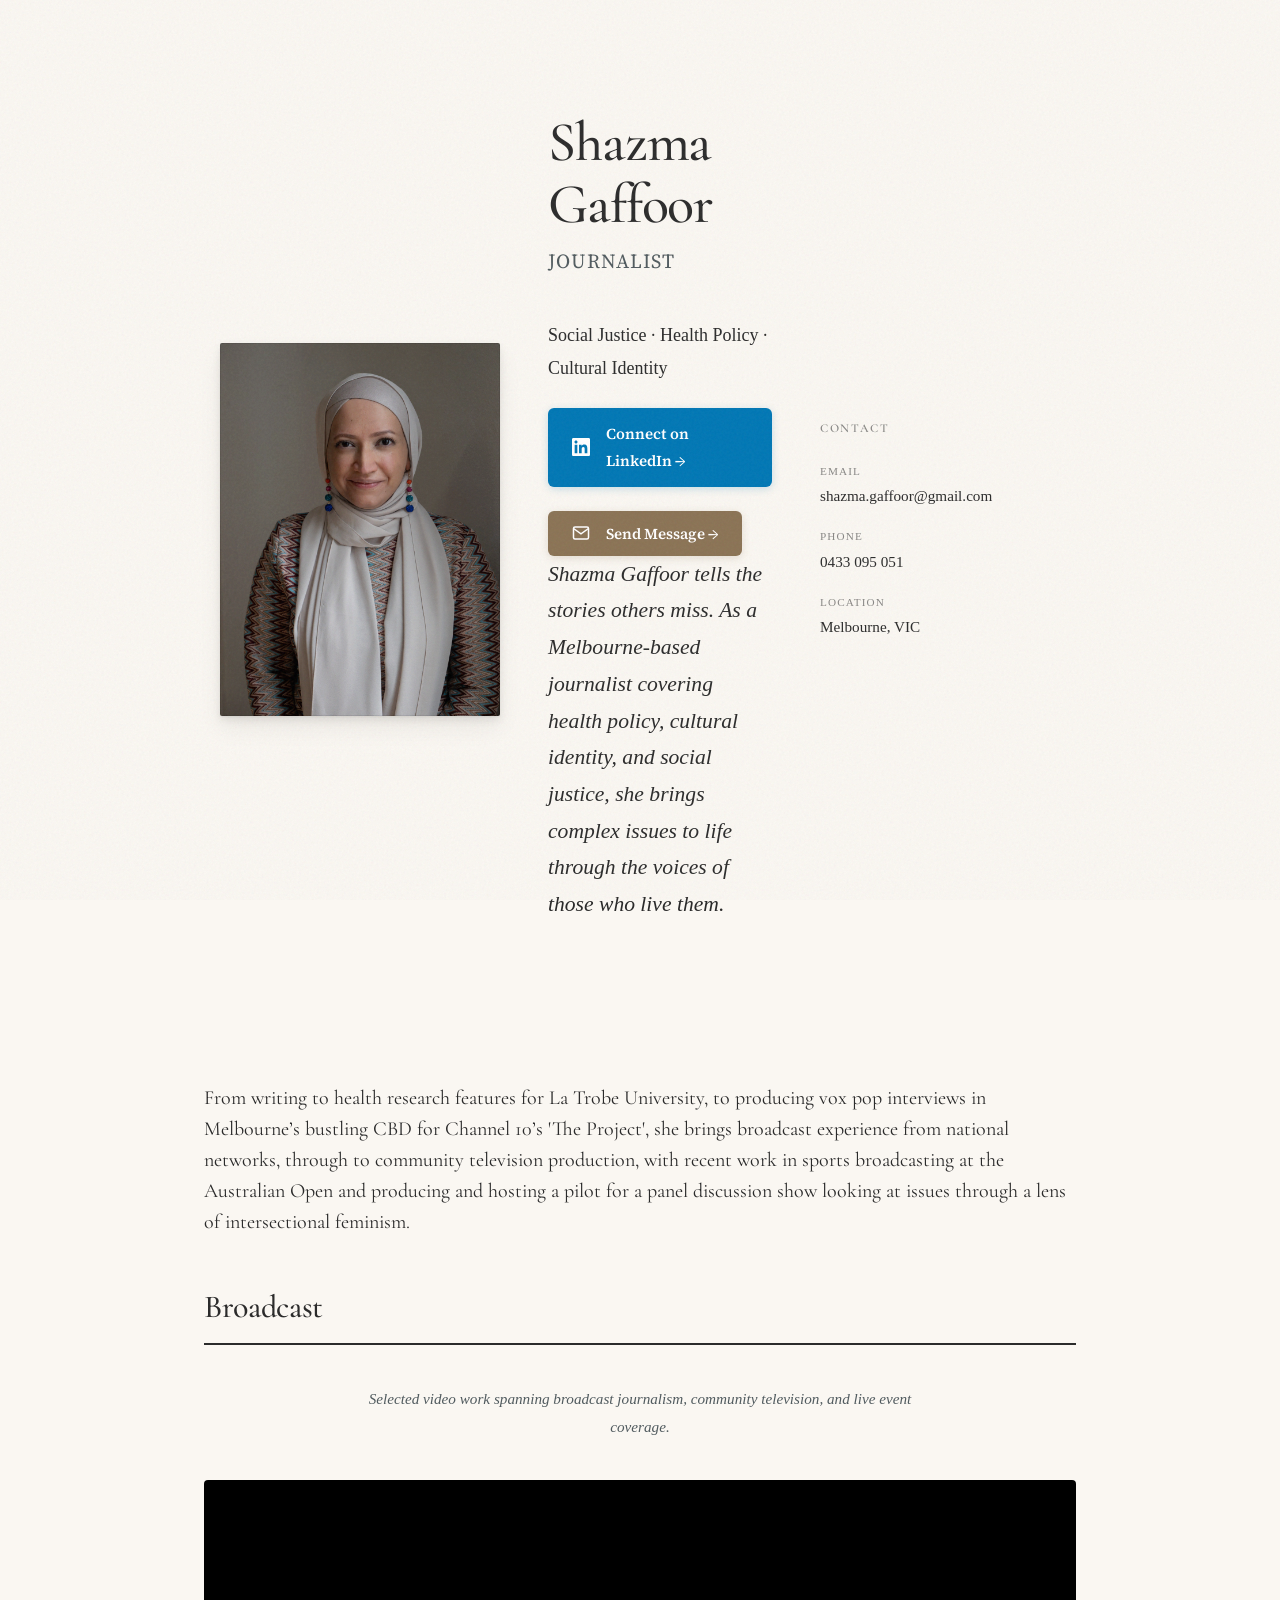
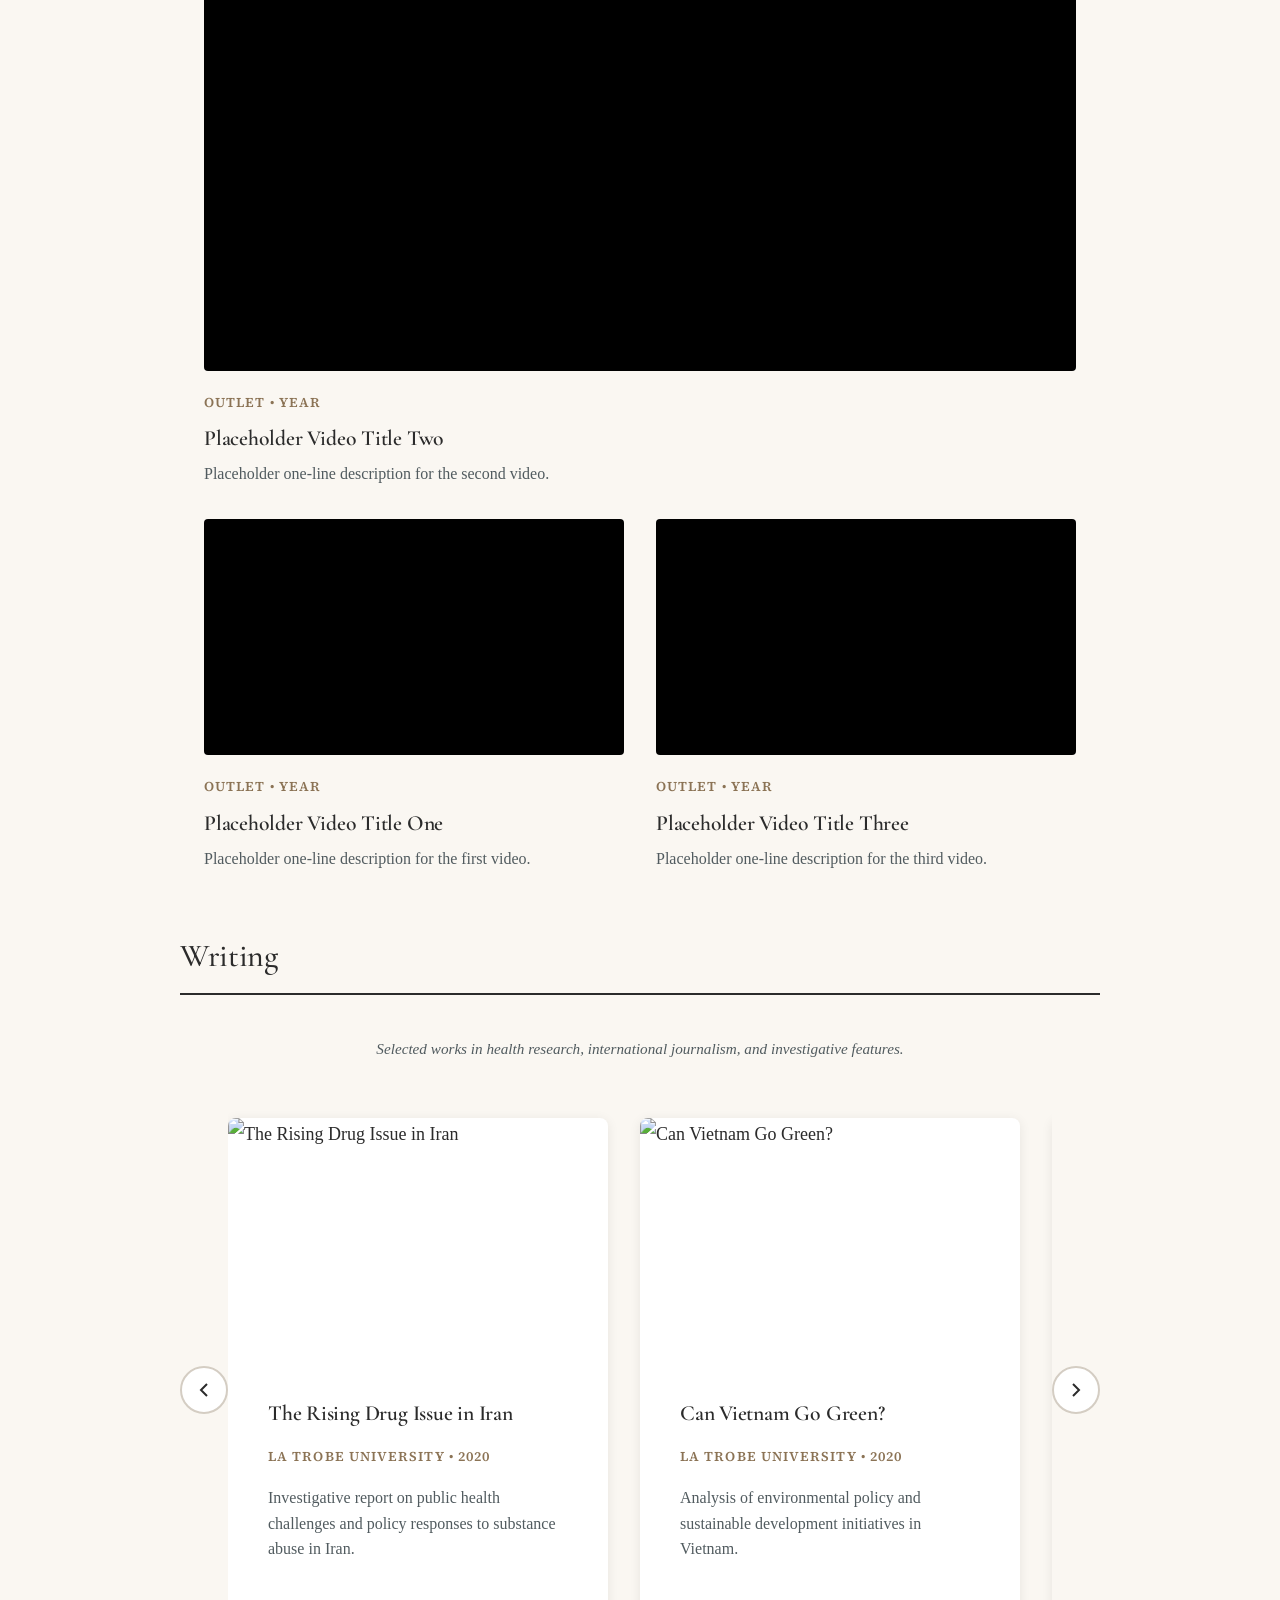
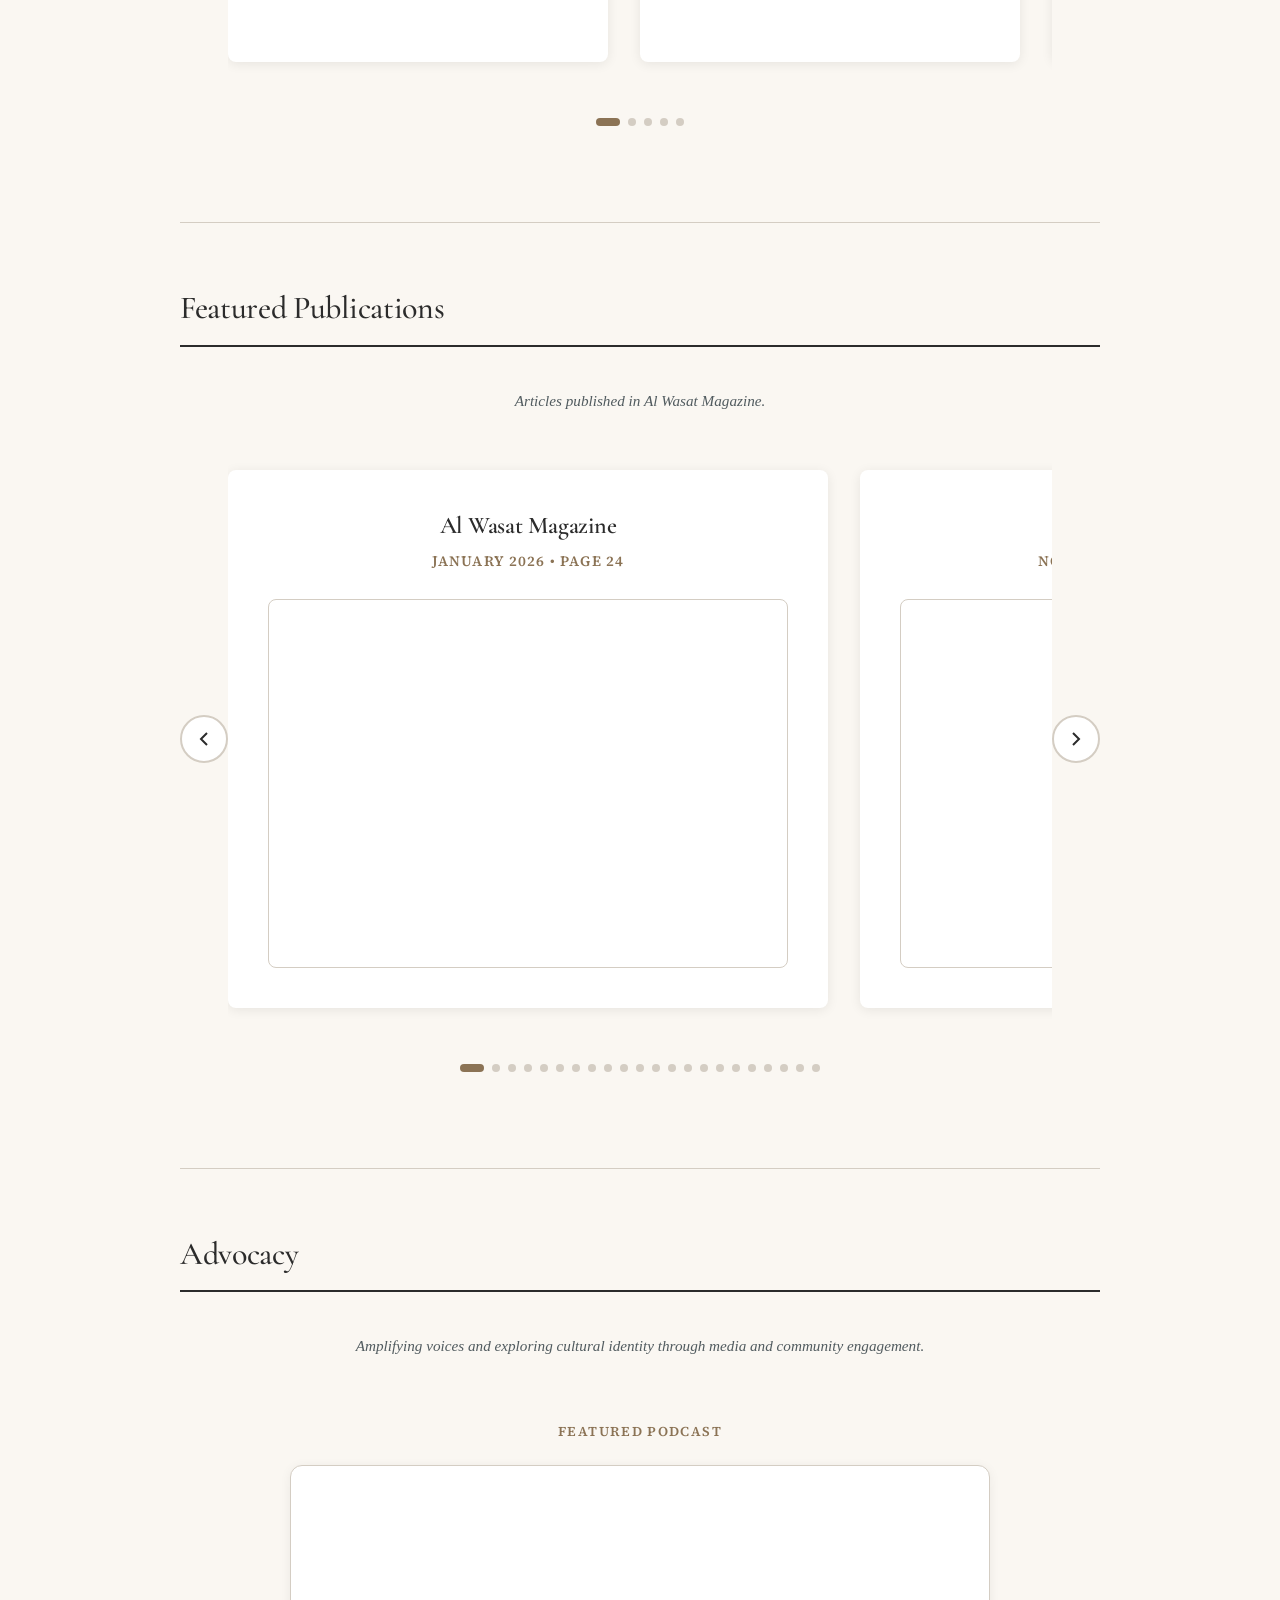
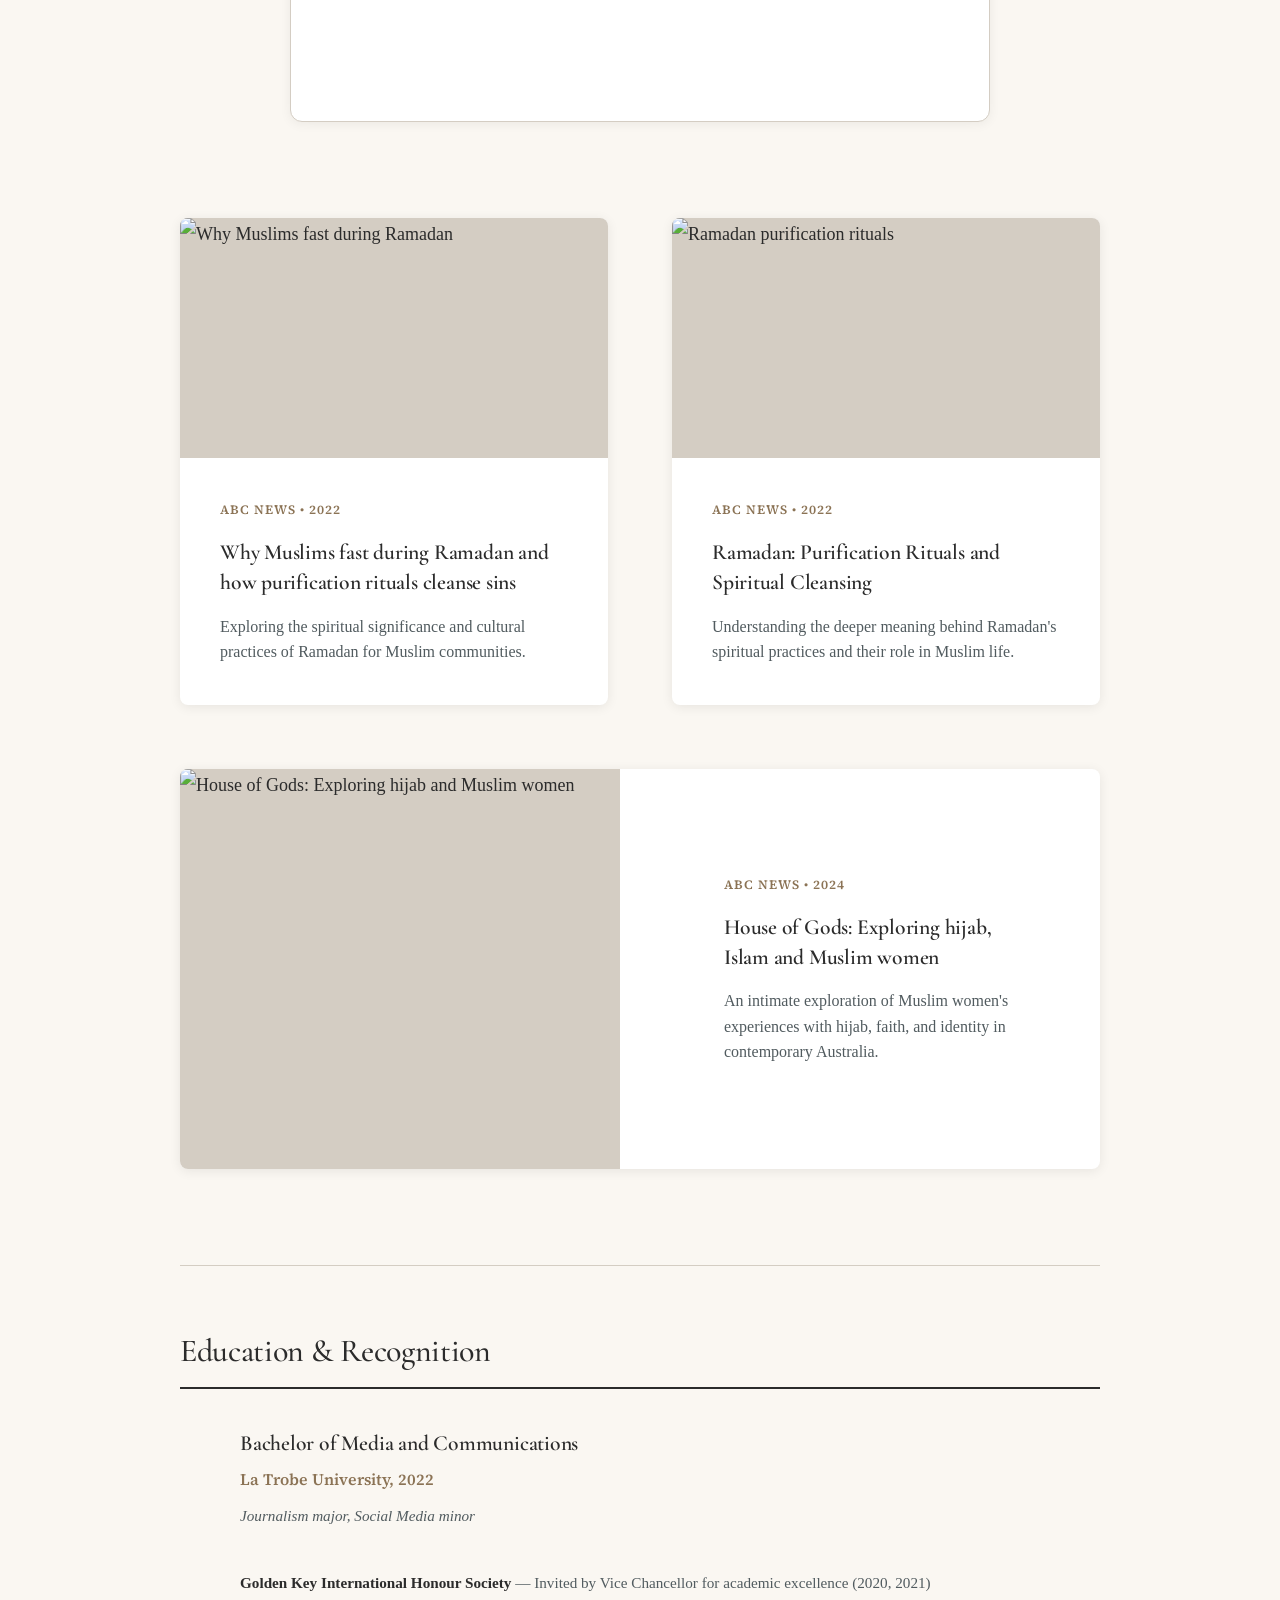
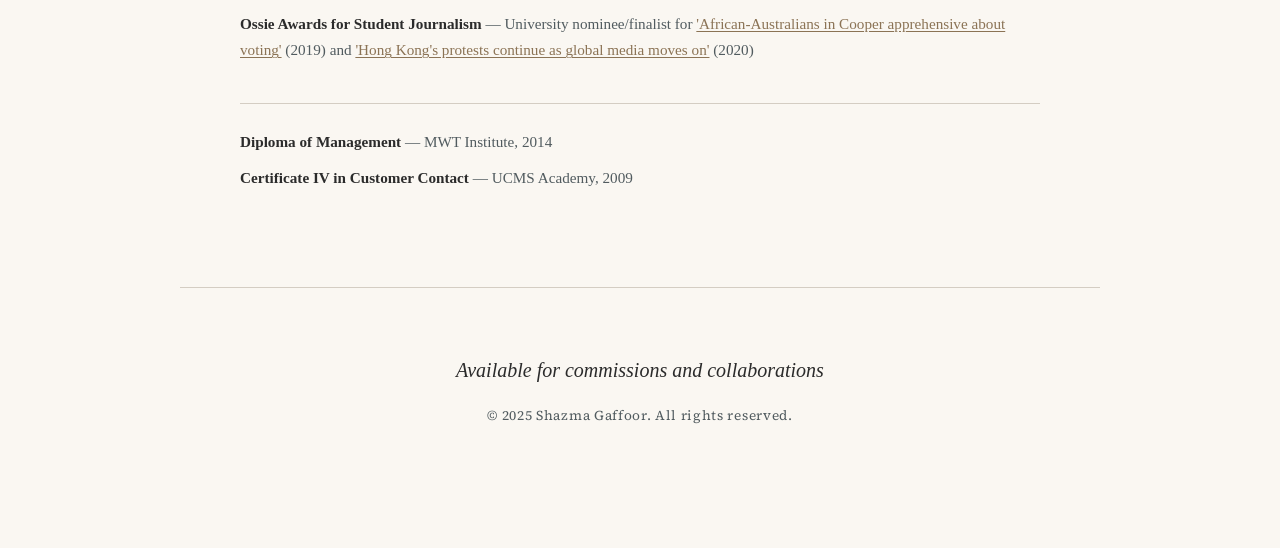
==== commit 2d800e36: "Update index.html" ====
--- a/index.html
+++ b/index.html
@@ -8,6 +8,76 @@
     <link rel="preconnect" href="https://fonts.gstatic.com" crossorigin>
     <link href="https://fonts.googleapis.com/css2?family=Cormorant+Garamond:wght@300;400;500;600;700&family=Crimson+Text:ital,wght@0,400;0,600;1,400&family=Source+Serif+4:wght@300;400;600;700&display=swap" rel="stylesheet">
     <link rel="stylesheet" href="shazma-gaffoor.css">
+    <style>
+        /* === Header layout & typography overrides ===
+           Self-contained adjustments to balance the 3-column header,
+           restore contact label/value structure, and unify bio typography.
+           Designed to migrate cleanly into shazma-gaffoor.css later. */
+
+        .portfolio-header .header-content {
+            grid-template-columns: 280px minmax(0, 1fr) 240px;
+            gap: 3rem;
+            align-items: center;
+        }
+
+        /* "Contact" heading: eyebrow style, no longer competing with the H1 */
+        .contact-details-column h3 {
+            font-size: 0.75rem;
+            text-transform: uppercase;
+            letter-spacing: 0.14em;
+            font-weight: 600;
+            opacity: 0.55;
+            margin: 0 0 1.5rem 0;
+        }
+
+        /* Restore the broken label/value vertical structure */
+        .contact-details-column .contact-info-item {
+            display: block;
+            margin-bottom: 1.25rem;
+        }
+        .contact-details-column .contact-info-item:last-child {
+            margin-bottom: 0;
+        }
+        .contact-details-column .contact-info-label {
+            display: block;
+            font-size: 0.7rem;
+            text-transform: uppercase;
+            letter-spacing: 0.1em;
+            opacity: 0.55;
+            margin-bottom: 0.25rem;
+            font-weight: 500;
+        }
+        .contact-details-column .contact-info-value {
+            display: block;
+            font-size: 0.95rem;
+            line-height: 1.4;
+        }
+
+        /* The previously-orphaned bio paragraph, now visually a continuation of the italic intro */
+        .bio-extended {
+            max-width: 1200px;
+            margin: 0 auto;
+            padding: 1.5rem 1.5rem 0;
+        }
+        .bio-extended-paragraph {
+            font-family: 'Cormorant Garamond', serif;
+            font-size: 1.25rem;
+            line-height: 1.55;
+            margin: 0;
+        }
+
+        /* Mobile: stack the header columns */
+        @media (max-width: 768px) {
+            .portfolio-header .header-content {
+                grid-template-columns: 1fr;
+                gap: 2rem;
+                align-items: stretch;
+            }
+            .bio-extended-paragraph {
+                font-size: 1.125rem;
+            }
+        }
+    </style>
 </head>
 <body>
     <div class="grain-overlay"></div>
@@ -28,7 +98,7 @@
                 <div class="contact-section">
                     <h1 class="name">Shazma Gaffoor</h1>
                     <p class="title">Journalist</p>
-                    <p class="specialisation-tagline">Social Justice | Health Policy | Cultural Identity</p>
+                    <p class="specialisation-tagline">Social Justice · Health Policy · Cultural Identity</p>
                     
                     <div class="contact-buttons-row">
                         <a href="https://linkedin.com/in/shazmagaffoor" target="_blank" rel="noopener noreferrer" class="linkedin-button">
@@ -116,8 +186,8 @@
         </header>
 
         <!-- Extended bio paragraph (full width, was previously column-constrained) -->
-        <div class="bio-extended" style="max-width: 1200px; margin: 0 auto; padding: 2.5rem 1.5rem 0;">
-            <p style="font-family: 'Cormorant Garamond', 'Source Serif 4', serif; font-size: 1.0625rem; line-height: 1.7; margin: 0;">
+        <div class="bio-extended">
+            <p class="bio-extended-paragraph">
                 From writing to health research features for La Trobe University, to producing vox pop interviews in Melbourne’s bustling CBD for Channel 10’s 'The Project', she brings broadcast experience from national networks, through to community television production, with recent work in sports broadcasting at the Australian Open and producing and hosting a pilot for a panel discussion show looking at issues through a lens of intersectional feminism.
             </p>
         </div>
--- a/shazma-gaffoor.css
+++ b/shazma-gaffoor.css
@@ -0,0 +1,1786 @@
+/* ===================================
+   SHAZMA GAFFOOR - PORTFOLIO
+   Editorial & Refined Aesthetic
+   =================================== */
+
+:root {
+    /* Sophisticated Color Palette */
+    --color-cream: #FAF7F2;
+    --color-charcoal: #2B2B2B;
+    --color-slate: #515B5F;
+    --color-sage: #9BA590;
+    --color-terracotta: #C4907A;
+    --color-warm-white: #FFFFFF;
+    --color-border: #D4CDC3;
+    --color-accent: #8B7355;
+    
+    /* Typography Scale */
+    --font-display: 'Cormorant Garamond', 'Georgia', serif;
+    --font-body: 'Crimson Text', 'Georgia', serif;
+    --font-secondary: 'Source Serif 4', 'Georgia', serif;
+    
+    /* Spacing System */
+    --space-xs: 0.5rem;
+    --space-sm: 1rem;
+    --space-md: 1.5rem;
+    --space-lg: 2.5rem;
+    --space-xl: 4rem;
+    --space-2xl: 6rem;
+    
+    /* Layout */
+    --max-width: 1000px;
+    --border-radius: 2px;
+}
+
+/* ===================================
+   RESET & BASE
+   =================================== */
+
+* {
+    margin: 0;
+    padding: 0;
+    box-sizing: border-box;
+}
+
+html {
+    scroll-behavior: smooth;
+}
+
+body {
+    font-family: var(--font-body);
+    font-size: 18px;
+    line-height: 1.8;
+    color: var(--color-charcoal);
+    background: var(--color-cream);
+    -webkit-font-smoothing: antialiased;
+    -moz-osx-font-smoothing: grayscale;
+    position: relative;
+}
+
+/* Subtle grain texture overlay */
+.grain-overlay {
+    position: fixed;
+    top: 0;
+    left: 0;
+    width: 100%;
+    height: 100%;
+    pointer-events: none;
+    opacity: 0.03;
+    z-index: 9999;
+    background-image: url("data:image/svg+xml,%3Csvg viewBox='0 0 400 400' xmlns='http://www.w3.org/2000/svg'%3E%3Cfilter id='noiseFilter'%3E%3CfeTurbulence type='fractalNoise' baseFrequency='0.9' numOctaves='4' stitchTiles='stitch'/%3E%3C/filter%3E%3Crect width='100%25' height='100%25' filter='url(%23noiseFilter)'/%3E%3C/svg%3E");
+}
+
+/* Focus states */
+*:focus {
+    outline: 2px solid var(--color-accent);
+    outline-offset: 4px;
+}
+
+a:focus {
+    outline-color: var(--color-terracotta);
+}
+
+/* ===================================
+   TYPOGRAPHY
+   =================================== */
+
+h1, h2, h3, h4, h5, h6 {
+    font-family: var(--font-display);
+    font-weight: 600;
+    line-height: 1.3;
+    color: var(--color-charcoal);
+    letter-spacing: -0.01em;
+}
+
+h1 {
+    font-size: 3.5rem;
+    font-weight: 600;
+    letter-spacing: -0.02em;
+}
+
+h2 {
+    font-size: 2.5rem;
+    font-weight: 500;
+}
+
+h3 {
+    font-size: 1.5rem;
+    font-weight: 600;
+}
+
+p {
+    margin-bottom: var(--space-md);
+}
+
+a {
+    color: inherit;
+    text-decoration: none;
+    transition: all 0.3s cubic-bezier(0.4, 0, 0.2, 1);
+}
+
+/* ===================================
+   LAYOUT CONTAINER
+   =================================== */
+
+.portfolio-container {
+    max-width: var(--max-width);
+    margin: 0 auto;
+    padding: var(--space-2xl) var(--space-lg);
+    position: relative;
+    animation: fadeIn 0.8s ease-out;
+}
+
+@keyframes fadeIn {
+    from {
+        opacity: 0;
+        transform: translateY(20px);
+    }
+    to {
+        opacity: 1;
+        transform: translateY(0);
+    }
+}
+
+/* ===================================
+   HEADER SECTION
+   =================================== */
+
+.portfolio-header {
+    margin-bottom: var(--space-2xl);
+}
+
+.header-content {
+    display: grid;
+    grid-template-columns: 300px 480px 280px;
+    gap: 2.5rem;
+    max-width: 1140px;
+    margin: 0 auto var(--space-xl) auto;
+    align-items: start;
+    padding: 0 var(--space-lg);
+}
+
+/* Photo Section */
+.photo-section {
+    position: relative;
+}
+
+.photo-frame {
+    position: relative;
+    overflow: hidden;
+    border-radius: var(--border-radius);
+    box-shadow: 
+        0 1px 2px rgba(0, 0, 0, 0.05),
+        0 4px 8px rgba(0, 0, 0, 0.08),
+        0 12px 24px rgba(0, 0, 0, 0.06);
+}
+
+.photo-frame::before {
+    content: '';
+    position: absolute;
+    top: 0;
+    left: 0;
+    right: 0;
+    bottom: 0;
+    border: 1px solid rgba(0, 0, 0, 0.08);
+    pointer-events: none;
+    z-index: 1;
+}
+
+.headshot {
+    width: 100%;
+    height: auto;
+    display: block;
+    filter: grayscale(20%) contrast(1.05);
+}
+
+/* Contact Section */
+.contact-section {
+    padding-top: var(--space-sm);
+}
+
+.name {
+    font-size: 3.5rem;
+    margin-bottom: var(--space-xs);
+    font-weight: 500;
+    line-height: 1.1;
+}
+
+.title {
+    font-family: var(--font-secondary);
+    font-size: 1.25rem;
+    color: var(--color-slate);
+    margin-bottom: var(--space-lg);
+    letter-spacing: 0.05em;
+    text-transform: uppercase;
+    font-weight: 400;
+}
+
+.contact-details {
+    display: flex;
+    flex-direction: column;
+    gap: var(--space-md);
+}
+
+.contact-item {
+    display: flex;
+    flex-direction: column;
+    gap: var(--space-xs);
+    padding: var(--space-sm) 0;
+    border-bottom: 1px solid var(--color-border);
+    transition: all 0.3s ease;
+}
+
+.contact-item:hover {
+    padding-left: var(--space-sm);
+    border-bottom-color: var(--color-accent);
+}
+
+.contact-item:hover .contact-value {
+    color: var(--color-accent);
+}
+
+.contact-label {
+    font-family: var(--font-secondary);
+    font-size: 0.75rem;
+    text-transform: uppercase;
+    letter-spacing: 0.1em;
+    color: var(--color-slate);
+    font-weight: 600;
+}
+
+.contact-value {
+    font-size: 1.1rem;
+    color: var(--color-charcoal);
+    font-weight: 400;
+}
+
+/* Contact Info Display (Static) */
+.contact-info-display {
+    margin-bottom: var(--space-lg);
+}
+
+.contact-static-item {
+    display: flex;
+    flex-direction: column;
+    gap: var(--space-xs);
+    padding: var(--space-sm) 0;
+    border-bottom: 1px solid var(--color-border);
+    margin-bottom: var(--space-sm);
+}
+
+.contact-static-item:last-child {
+    margin-bottom: 0;
+}
+
+/* LinkedIn Button */
+.linkedin-button {
+    display: inline-flex;
+    align-items: center;
+    gap: var(--space-sm);
+    padding: 0.75rem 1.5rem;
+    background: #0077B5;
+    color: white;
+    border-radius: 6px;
+    font-family: var(--font-secondary);
+    font-size: 0.95rem;
+    font-weight: 600;
+    text-decoration: none;
+    transition: all 0.3s ease;
+    margin-bottom: var(--space-md);
+    box-shadow: 0 2px 8px rgba(0, 119, 181, 0.2);
+}
+
+.linkedin-button:hover {
+    background: #005885;
+    transform: translateY(-2px);
+    box-shadow: 0 4px 12px rgba(0, 119, 181, 0.3);
+}
+
+.linkedin-button svg {
+    flex-shrink: 0;
+}
+
+/* Contact Form Toggle Button */
+.contact-form-toggle {
+    display: inline-flex;
+    align-items: center;
+    gap: var(--space-sm);
+    padding: 0.75rem 1.5rem;
+    background: var(--color-accent);
+    color: white;
+    border: none;
+    border-radius: 6px;
+    font-family: var(--font-secondary);
+    font-size: 0.95rem;
+    font-weight: 600;
+    cursor: pointer;
+    transition: all 0.3s ease;
+    box-shadow: 0 2px 8px rgba(139, 115, 85, 0.2);
+}
+
+.contact-form-toggle:hover {
+    background: var(--color-terracotta);
+    transform: translateY(-2px);
+    box-shadow: 0 4px 12px rgba(139, 115, 85, 0.3);
+}
+
+.contact-form-toggle svg {
+    flex-shrink: 0;
+}
+
+/* Contact Form Modal */
+.contact-form-modal {
+    position: fixed;
+    top: 0;
+    left: 0;
+    right: 0;
+    bottom: 0;
+    background: rgba(43, 43, 43, 0.9);
+    display: none;
+    align-items: center;
+    justify-content: center;
+    z-index: 10000;
+    padding: var(--space-lg);
+    overflow-y: auto;
+}
+
+.contact-form-modal.active {
+    display: flex;
+}
+
+.contact-form-container {
+    background: var(--color-warm-white);
+    border-radius: 12px;
+    padding: var(--space-xl);
+    max-width: 600px;
+    width: 100%;
+    position: relative;
+    box-shadow: 0 20px 60px rgba(0, 0, 0, 0.3);
+    animation: slideUp 0.3s ease-out;
+}
+
+@keyframes slideUp {
+    from {
+        opacity: 0;
+        transform: translateY(30px);
+    }
+    to {
+        opacity: 1;
+        transform: translateY(0);
+    }
+}
+
+.close-form {
+    position: absolute;
+    top: var(--space-md);
+    right: var(--space-md);
+    background: none;
+    border: none;
+    color: var(--color-charcoal);
+    cursor: pointer;
+    padding: var(--space-xs);
+    border-radius: 4px;
+    transition: all 0.3s ease;
+}
+
+.close-form:hover {
+    background: var(--color-border);
+    transform: rotate(90deg);
+}
+
+.form-heading {
+    font-size: 2rem;
+    margin-bottom: var(--space-lg);
+    color: var(--color-charcoal);
+    font-weight: 600;
+}
+
+.contact-web-form {
+    display: flex;
+    flex-direction: column;
+    gap: var(--space-md);
+}
+
+.form-group {
+    display: flex;
+    flex-direction: column;
+    gap: var(--space-xs);
+}
+
+.form-group label {
+    font-family: var(--font-secondary);
+    font-size: 0.9rem;
+    font-weight: 600;
+    color: var(--color-charcoal);
+}
+
+.required {
+    color: var(--color-terracotta);
+}
+
+.form-group input,
+.form-group textarea {
+    width: 100%;
+    padding: 0.75rem;
+    border: 2px solid var(--color-border);
+    border-radius: 6px;
+    font-family: var(--font-body);
+    font-size: 1rem;
+    color: var(--color-charcoal);
+    background: var(--color-warm-white);
+    transition: all 0.3s ease;
+}
+
+.form-group input:focus,
+.form-group textarea:focus {
+    outline: none;
+    border-color: var(--color-accent);
+    box-shadow: 0 0 0 3px rgba(139, 115, 85, 0.1);
+}
+
+.form-group textarea {
+    resize: vertical;
+    min-height: 120px;
+}
+
+.submit-button {
+    padding: 1rem 2rem;
+    background: var(--color-accent);
+    color: white;
+    border: none;
+    border-radius: 6px;
+    font-family: var(--font-secondary);
+    font-size: 1rem;
+    font-weight: 600;
+    cursor: pointer;
+    transition: all 0.3s ease;
+    box-shadow: 0 2px 8px rgba(139, 115, 85, 0.2);
+    position: relative;
+}
+
+.submit-button:hover:not(:disabled) {
+    background: var(--color-terracotta);
+    transform: translateY(-2px);
+    box-shadow: 0 4px 12px rgba(139, 115, 85, 0.3);
+}
+
+.submit-button:disabled {
+    background: var(--color-slate);
+    cursor: not-allowed;
+    opacity: 0.6;
+}
+
+.button-loading {
+    display: none;
+}
+
+.submit-button.sending .button-text {
+    display: none;
+}
+
+.submit-button.sending .button-loading {
+    display: inline;
+}
+
+.form-status {
+    padding: var(--space-md);
+    border-radius: 6px;
+    font-size: 0.95rem;
+    text-align: center;
+    display: none;
+}
+
+.form-status.success {
+    display: block;
+    background: rgba(155, 165, 144, 0.2);
+    color: var(--color-charcoal);
+    border: 2px solid var(--color-sage);
+}
+
+.form-status.error {
+    display: block;
+    background: rgba(196, 144, 122, 0.2);
+    color: var(--color-charcoal);
+    border: 2px solid var(--color-terracotta);
+}
+
+/* Divider */
+.divider {
+    height: 1px;
+    background: linear-gradient(
+        to right,
+        transparent,
+        var(--color-border) 20%,
+        var(--color-border) 80%,
+        transparent
+    );
+    margin: var(--space-xl) 0;
+}
+
+/* ===================================
+   SECTIONS
+   =================================== */
+
+.section-inner {
+    margin-bottom: var(--space-2xl);
+}
+
+.section-heading {
+    font-size: 2rem;
+    margin-bottom: var(--space-lg);
+    padding-bottom: var(--space-sm);
+    border-bottom: 2px solid var(--color-charcoal);
+    font-weight: 500;
+    letter-spacing: -0.01em;
+}
+
+/* About Section */
+.about-content {
+    max-width: 700px;
+}
+
+.lead-paragraph {
+    font-size: 1.35rem;
+    line-height: 1.7;
+    color: var(--color-charcoal);
+    margin-bottom: var(--space-lg);
+    font-style: italic;
+    font-weight: 400;
+}
+
+.about-content p {
+    font-size: 1.1rem;
+    line-height: 1.8;
+    color: var(--color-slate);
+}
+
+/* Education Section - Compact */
+.education-section {
+    margin-top: var(--space-2xl);
+    padding-top: var(--space-xl);
+    border-top: 1px solid var(--color-border);
+}
+
+.education-compact {
+    max-width: 800px;
+    margin: 0 auto;
+}
+
+.education-compact .education-item {
+    margin-bottom: var(--space-lg);
+}
+
+.education-compact h3 {
+    font-size: 1.35rem;
+    margin-bottom: var(--space-xs);
+    font-weight: 600;
+    color: var(--color-charcoal);
+}
+
+.education-compact .institution {
+    font-family: var(--font-secondary);
+    font-size: 1rem;
+    color: var(--color-accent);
+    margin-bottom: var(--space-xs);
+    font-weight: 600;
+}
+
+.education-compact .detail {
+    font-size: 0.95rem;
+    color: var(--color-slate);
+    font-style: italic;
+}
+
+.awards-compact {
+    margin-top: var(--space-md);
+    margin-bottom: var(--space-lg);
+}
+
+.award-item {
+    font-size: 0.95rem;
+    line-height: 1.7;
+    color: var(--color-slate);
+    margin-bottom: var(--space-sm);
+}
+
+.award-item strong {
+    color: var(--color-charcoal);
+    font-weight: 600;
+}
+
+.award-item a {
+    color: var(--color-accent);
+    text-decoration: underline;
+    text-decoration-thickness: 1px;
+    text-underline-offset: 2px;
+    transition: all 0.3s ease;
+}
+
+.award-item a:hover {
+    color: var(--color-terracotta);
+    text-decoration-thickness: 2px;
+}
+
+.additional-qualifications {
+    padding-top: var(--space-md);
+    border-top: 1px solid var(--color-border);
+}
+
+.additional-qualifications p {
+    font-size: 0.95rem;
+    color: var(--color-slate);
+    margin-bottom: var(--space-xs);
+}
+
+.additional-qualifications strong {
+    color: var(--color-charcoal);
+    font-weight: 600;
+}
+
+/* Portfolio Section */
+.portfolio-intro {
+    font-size: 0.95rem;
+    color: var(--color-slate);
+    margin-bottom: var(--space-lg);
+    text-align: center;
+    max-width: 600px;
+    margin-left: auto;
+    margin-right: auto;
+    font-style: italic;
+}
+
+.portfolio-container-scroll {
+    position: relative;
+    margin-bottom: var(--space-lg);
+}
+
+.portfolio-scroll {
+    display: flex;
+    gap: 2rem;
+    overflow-x: auto;
+    scroll-behavior: smooth;
+    scroll-snap-type: x mandatory;
+    padding: var(--space-sm) 0;
+    margin: 0 3rem;
+    -webkit-overflow-scrolling: touch;
+}
+
+/* Hide scrollbar but keep functionality */
+.portfolio-scroll::-webkit-scrollbar {
+    display: none;
+}
+
+.portfolio-scroll {
+    -ms-overflow-style: none;
+    scrollbar-width: none;
+}
+
+.portfolio-card {
+    flex: 0 0 380px;
+    scroll-snap-align: center;
+    transition: transform 0.3s ease;
+}
+
+.portfolio-card:hover {
+    transform: translateY(-8px);
+}
+
+.card-link {
+    display: block;
+    text-decoration: none;
+    color: inherit;
+    background: var(--color-warm-white);
+    border-radius: 8px;
+    overflow: hidden;
+    box-shadow: 0 2px 12px rgba(0, 0, 0, 0.08);
+    transition: box-shadow 0.3s ease;
+    height: 100%;
+}
+
+.card-link:hover {
+    box-shadow: 0 8px 24px rgba(0, 0, 0, 0.15);
+}
+
+.card-image {
+    width: 100%;
+    height: 240px;
+    display: flex;
+    align-items: center;
+    justify-content: center;
+    position: relative;
+    overflow: hidden;
+}
+
+.card-img {
+    width: 100%;
+    height: 100%;
+    object-fit: cover;
+    display: block;
+}
+
+.card-overlay {
+    position: absolute;
+    inset: 0;
+    background: rgba(0, 0, 0, 0.6);
+    display: flex;
+    align-items: center;
+    justify-content: center;
+    opacity: 0;
+    transition: opacity 0.3s ease;
+}
+
+.card-link:hover .card-overlay {
+    opacity: 1;
+}
+
+.view-article {
+    color: white;
+    font-family: var(--font-secondary);
+    font-size: 1.1rem;
+    font-weight: 600;
+    letter-spacing: 0.05em;
+}
+
+.card-content {
+    padding: var(--space-lg);
+}
+
+.card-title {
+    font-size: 1.35rem;
+    margin-bottom: var(--space-sm);
+    line-height: 1.4;
+    color: var(--color-charcoal);
+    font-weight: 600;
+}
+
+.card-meta {
+    font-family: var(--font-secondary);
+    font-size: 0.85rem;
+    color: var(--color-accent);
+    text-transform: uppercase;
+    letter-spacing: 0.08em;
+    margin-bottom: var(--space-sm);
+    font-weight: 600;
+}
+
+.card-description {
+    font-size: 1rem;
+    line-height: 1.6;
+    color: var(--color-slate);
+    margin-bottom: 0;
+}
+
+/* Navigation Arrows */
+.nav-arrow {
+    position: absolute;
+    top: 50%;
+    transform: translateY(-50%);
+    background: var(--color-warm-white);
+    border: 2px solid var(--color-border);
+    border-radius: 50%;
+    width: 48px;
+    height: 48px;
+    display: flex;
+    align-items: center;
+    justify-content: center;
+    cursor: pointer;
+    z-index: 10;
+    transition: all 0.3s ease;
+    color: var(--color-charcoal);
+}
+
+.nav-arrow:hover {
+    background: var(--color-charcoal);
+    border-color: var(--color-charcoal);
+    color: white;
+    transform: translateY(-50%) scale(1.1);
+}
+
+.nav-arrow-left {
+    left: 0;
+}
+
+.nav-arrow-right {
+    right: 0;
+}
+
+/* Scroll Indicators */
+.scroll-indicators {
+    display: flex;
+    justify-content: center;
+    gap: var(--space-xs);
+    margin-top: var(--space-lg);
+}
+
+.scroll-indicator {
+    width: 8px;
+    height: 8px;
+    border-radius: 50%;
+    background: var(--color-border);
+    border: none;
+    cursor: pointer;
+    transition: all 0.3s ease;
+    padding: 0;
+}
+
+.scroll-indicator:hover {
+    background: var(--color-sage);
+    transform: scale(1.2);
+}
+
+.scroll-indicator.active {
+    background: var(--color-accent);
+    width: 24px;
+    border-radius: 4px;
+}
+
+/* ===================================
+   FEATURED PUBLICATIONS SECTION
+   =================================== */
+
+.featured-publication-section {
+    margin-top: var(--space-2xl);
+    padding-top: var(--space-xl);
+    border-top: 1px solid var(--color-border);
+}
+
+.magazines-container-scroll {
+    position: relative;
+    margin-bottom: var(--space-lg);
+}
+
+.magazines-scroll {
+    display: flex;
+    gap: 2rem;
+    overflow-x: auto;
+    scroll-behavior: smooth;
+    scroll-snap-type: x mandatory;
+    padding: var(--space-sm) 0;
+    margin: 0 3rem;
+    -webkit-overflow-scrolling: touch;
+}
+
+/* Hide scrollbar but keep functionality */
+.magazines-scroll::-webkit-scrollbar {
+    display: none;
+}
+
+.magazines-scroll {
+    -ms-overflow-style: none;
+    scrollbar-width: none;
+}
+
+.magazine-card {
+    flex: 0 0 600px;
+    scroll-snap-align: center;
+    background: var(--color-warm-white);
+    border-radius: 8px;
+    padding: var(--space-lg);
+    box-shadow: 0 2px 12px rgba(0, 0, 0, 0.08);
+    transition: all 0.3s ease;
+}
+
+.magazine-card:hover {
+    transform: translateY(-4px);
+    box-shadow: 0 8px 24px rgba(0, 0, 0, 0.12);
+}
+
+.magazine-info {
+    margin-bottom: var(--space-md);
+    text-align: center;
+}
+
+.magazine-title {
+    font-size: 1.5rem;
+    margin-bottom: var(--space-xs);
+    color: var(--color-charcoal);
+    font-weight: 600;
+}
+
+.magazine-meta {
+    font-family: var(--font-secondary);
+    font-size: 0.9rem;
+    color: var(--color-accent);
+    text-transform: uppercase;
+    letter-spacing: 0.08em;
+    font-weight: 600;
+}
+
+.issuu-embed-container {
+    border-radius: 8px;
+    overflow: hidden;
+    border: 1px solid var(--color-border);
+}
+
+.issuu-embed-container iframe {
+    display: block;
+}
+
+/* ===================================
+   ADVOCACY SECTION
+   =================================== */
+
+.advocacy-section {
+    margin-top: var(--space-2xl);
+    padding-top: var(--space-xl);
+    border-top: 1px solid var(--color-border);
+}
+
+.advocacy-intro {
+    font-size: 0.95rem;
+    color: var(--color-slate);
+    text-align: center;
+    max-width: 700px;
+    margin: 0 auto var(--space-xl);
+    font-style: italic;
+}
+
+/* Featured Podcast */
+.advocacy-featured {
+    max-width: 700px;
+    margin: 0 auto var(--space-2xl);
+    text-align: center;
+}
+
+.feature-label {
+    font-family: var(--font-secondary);
+    font-size: 0.85rem;
+    text-transform: uppercase;
+    letter-spacing: 0.1em;
+    color: var(--color-accent);
+    font-weight: 600;
+    margin-bottom: var(--space-md);
+}
+
+.podcast-embed {
+    background: var(--color-warm-white);
+    padding: var(--space-lg);
+    border-radius: 12px;
+    box-shadow: 0 2px 12px rgba(0, 0, 0, 0.06);
+    border: 1px solid var(--color-border);
+}
+
+.podcast-embed iframe {
+    margin: 0 auto;
+    display: block;
+}
+
+/* Articles Grid */
+.advocacy-grid {
+    display: grid;
+    grid-template-columns: repeat(2, 1fr);
+    gap: var(--space-xl);
+    max-width: 1100px;
+    margin: 0 auto;
+}
+
+/* Make the third card (if it exists and is the only one in its row) span full width */
+.advocacy-card:nth-child(3):last-child {
+    grid-column: 1 / -1;
+    max-width: 100%;
+}
+
+/* When there's a third card spanning full width, make its layout horizontal */
+.advocacy-card:nth-child(3):last-child .advocacy-link {
+    display: grid;
+    grid-template-columns: 1fr 1fr;
+    gap: var(--space-lg);
+}
+
+.advocacy-card:nth-child(3):last-child .advocacy-image {
+    height: 100%;
+    min-height: 400px;
+}
+
+.advocacy-card:nth-child(3):last-child .advocacy-content {
+    display: flex;
+    flex-direction: column;
+    justify-content: center;
+    padding: var(--space-xl);
+}
+
+.advocacy-card {
+    background: var(--color-warm-white);
+    border-radius: 8px;
+    overflow: hidden;
+    box-shadow: 0 2px 12px rgba(0, 0, 0, 0.08);
+    transition: all 0.3s ease;
+}
+
+.advocacy-card:hover {
+    transform: translateY(-8px);
+    box-shadow: 0 8px 24px rgba(0, 0, 0, 0.15);
+}
+
+.advocacy-link {
+    display: block;
+    text-decoration: none;
+    color: inherit;
+    height: 100%;
+}
+
+.advocacy-image {
+    width: 100%;
+    height: 240px;
+    position: relative;
+    overflow: hidden;
+    background: var(--color-border);
+}
+
+.advocacy-image-portrait {
+    height: 320px;
+}
+
+.advocacy-img {
+    width: 100%;
+    height: 100%;
+    object-fit: cover;
+    display: block;
+    transition: transform 0.5s ease;
+}
+
+/* Anchor portrait images at the top */
+.advocacy-image-portrait .advocacy-img {
+    object-position: top center;
+}
+
+/* Anchor specific landscape images at the top */
+.advocacy-image-top .advocacy-img {
+    object-position: top center;
+}
+
+.advocacy-link:hover .advocacy-img {
+    transform: scale(1.05);
+}
+
+.advocacy-overlay {
+    position: absolute;
+    inset: 0;
+    background: rgba(43, 43, 43, 0.75);
+    display: flex;
+    align-items: center;
+    justify-content: center;
+    opacity: 0;
+    transition: opacity 0.3s ease;
+}
+
+.advocacy-link:hover .advocacy-overlay {
+    opacity: 1;
+}
+
+.read-article {
+    color: white;
+    font-family: var(--font-secondary);
+    font-size: 1.1rem;
+    font-weight: 600;
+    letter-spacing: 0.05em;
+}
+
+.advocacy-content {
+    padding: var(--space-lg);
+}
+
+.advocacy-meta {
+    font-family: var(--font-secondary);
+    font-size: 0.8rem;
+    color: var(--color-accent);
+    text-transform: uppercase;
+    letter-spacing: 0.08em;
+    margin-bottom: var(--space-sm);
+    font-weight: 600;
+}
+
+.advocacy-title {
+    font-size: 1.35rem;
+    line-height: 1.4;
+    margin-bottom: var(--space-sm);
+    color: var(--color-charcoal);
+    font-weight: 600;
+}
+
+.advocacy-description {
+    font-size: 1rem;
+    line-height: 1.6;
+    color: var(--color-slate);
+    margin: 0;
+}
+
+/* ===================================
+   FOOTER
+   =================================== */
+
+.portfolio-footer {
+    margin-top: var(--space-2xl);
+    padding-top: var(--space-xl);
+    border-top: 1px solid var(--color-border);
+}
+
+.footer-content {
+    text-align: center;
+}
+
+.footer-text {
+    font-family: var(--font-display);
+    font-size: 1.25rem;
+    color: var(--color-charcoal);
+    margin-bottom: var(--space-sm);
+    font-style: italic;
+}
+
+.footer-copyright {
+    font-family: var(--font-secondary);
+    font-size: 0.85rem;
+    color: var(--color-slate);
+    letter-spacing: 0.05em;
+}
+
+/* ===================================
+   RESPONSIVE DESIGN
+   =================================== */
+
+@media (max-width: 768px) {
+    :root {
+        --space-xl: 3rem;
+        --space-2xl: 4rem;
+    }
+
+    .portfolio-container {
+        padding: var(--space-xl) var(--space-md);
+    }
+
+    .header-content {
+        grid-template-columns: 1fr;
+        gap: var(--space-lg);
+    }
+
+    .photo-section {
+        max-width: 300px;
+        margin: 0 auto;
+    }
+
+    .name {
+        font-size: 2.5rem;
+    }
+
+    .section-heading {
+        font-size: 1.75rem;
+    }
+
+    .lead-paragraph {
+        font-size: 1.2rem;
+    }
+
+    /* Portfolio mobile styles */
+    .portfolio-scroll {
+        margin: 0 2rem;
+    }
+
+    .portfolio-card {
+        flex: 0 0 300px;
+    }
+
+    .nav-arrow {
+        width: 40px;
+        height: 40px;
+    }
+
+    .card-title {
+        font-size: 1.2rem;
+    }
+
+    /* Education compact mobile */
+    .award-item {
+        font-size: 0.9rem;
+    }
+
+    /* Advocacy mobile */
+    .advocacy-grid {
+        grid-template-columns: 1fr;
+        gap: var(--space-lg);
+    }
+    
+    .advocacy-card:nth-child(3):last-child {
+        grid-column: 1;
+    }
+    
+    .advocacy-card:nth-child(3):last-child .advocacy-link {
+        display: block;
+    }
+    
+    .advocacy-card:nth-child(3):last-child .advocacy-image {
+        height: 250px;
+        min-height: 250px;
+    }
+    
+    .advocacy-card:nth-child(3):last-child .advocacy-content {
+        padding: var(--space-lg);
+    }
+
+    .podcast-embed {
+        padding: var(--space-md);
+    }
+
+    .advocacy-image-portrait {
+        height: 280px;
+    }
+
+    .advocacy-title {
+        font-size: 1.2rem;
+    }
+
+    /* Featured Publications mobile */
+    .magazines-scroll {
+        margin: 0 2rem;
+    }
+
+    .magazine-card {
+        flex: 0 0 500px;
+    }
+
+    .magazine-title {
+        font-size: 1.3rem;
+    }
+
+    /* Contact form mobile */
+    .contact-form-container {
+        padding: var(--space-lg);
+        margin: var(--space-sm);
+    }
+
+    .form-heading {
+        font-size: 1.75rem;
+    }
+
+    .linkedin-button,
+    .contact-form-toggle {
+        width: 100%;
+        justify-content: center;
+    }
+}
+
+@media (max-width: 480px) {
+    h1 {
+        font-size: 2rem;
+    }
+
+    .name {
+        font-size: 2rem;
+    }
+
+    .title {
+        font-size: 1rem;
+    }
+
+    .contact-value {
+        font-size: 1rem;
+    }
+
+    .lead-paragraph {
+        font-size: 1.1rem;
+    }
+
+    body {
+        font-size: 16px;
+    }
+
+    /* Portfolio extra small styles */
+    .portfolio-scroll {
+        margin: 0 1rem;
+        gap: 1.5rem;
+    }
+
+    .portfolio-card {
+        flex: 0 0 280px;
+    }
+
+    .nav-arrow {
+        width: 36px;
+        height: 36px;
+    }
+
+    .card-image {
+        height: 200px;
+    }
+
+    .card-content {
+        padding: var(--space-md);
+    }
+
+    .card-title {
+        font-size: 1.1rem;
+    }
+
+    .card-description {
+        font-size: 0.95rem;
+    }
+
+    /* Advocacy extra small */
+    .podcast-embed {
+        padding: var(--space-sm);
+    }
+
+    .advocacy-content {
+        padding: var(--space-md);
+    }
+
+    .advocacy-image {
+        height: 200px;
+    }
+
+    .advocacy-image-portrait {
+        height: 240px;
+    }
+
+    .advocacy-title {
+        font-size: 1.1rem;
+    }
+
+    .advocacy-description {
+        font-size: 0.95rem;
+    }
+
+    /* Featured Publications extra small */
+    .magazines-scroll {
+        margin: 0 1rem;
+        gap: 1.5rem;
+    }
+
+    .magazine-card {
+        flex: 0 0 90vw;
+        padding: var(--space-md);
+    }
+
+    .magazine-title {
+        font-size: 1.2rem;
+    }
+
+    .magazine-meta {
+        font-size: 0.85rem;
+    }
+
+    /* Contact form extra small */
+    .contact-form-modal {
+        padding: var(--space-md);
+    }
+
+    .contact-form-container {
+        padding: var(--space-md);
+    }
+
+    .form-heading {
+        font-size: 1.5rem;
+    }
+
+    .close-form {
+        top: var(--space-sm);
+        right: var(--space-sm);
+    }
+}
+
+/* ===================================
+   ACCESSIBILITY
+   =================================== */
+
+@media (prefers-reduced-motion: reduce) {
+    * {
+        animation-duration: 0.01ms !important;
+        animation-iteration-count: 1 !important;
+        transition-duration: 0.01ms !important;
+        scroll-behavior: auto !important;
+    }
+}
+
+/* High contrast mode support */
+@media (prefers-contrast: high) {
+    :root {
+        --color-cream: #FFFFFF;
+        --color-charcoal: #000000;
+        --color-slate: #333333;
+    }
+
+    .divider,
+    .contact-item {
+        border-color: #000000;
+    }
+}
+
+/* Print styles */
+@media print {
+    body {
+        background: white;
+        color: black;
+    }
+
+    .grain-overlay {
+        display: none;
+    }
+
+    .portfolio-container {
+        max-width: 100%;
+        padding: 0;
+    }
+
+    .photo-frame {
+        box-shadow: none;
+    }
+
+    a {
+        color: black;
+        text-decoration: underline;
+    }
+
+    .contact-item:hover {
+        padding-left: 0;
+    }
+   DESIGN IMPROVEMENTS - CSS UPDATES
+   Add this to the bottom of your CSS file
+   =================================== */
+
+/* 1. VISUAL IMBALANCE FIX - Option B: Three Column Layout */
+/* Header-content defined at line 152 - do not duplicate */
+
+.photo-section {
+    grid-column: 1;
+    grid-row: 1;
+}
+
+.contact-section {
+    grid-column: 2;
+    grid-row: 1;
+    display: flex;
+    flex-direction: column;
+    gap: var(--space-md);
+    max-width: 480px;
+}
+
+/* New: Contact Details Column */
+.contact-details-column {
+    grid-column: 3;
+    grid-row: 1;
+    display: flex;
+    flex-direction: column;
+    gap: var(--space-md);
+    padding: var(--space-lg);
+    background: rgba(155, 165, 144, 0.08);
+    border-radius: 8px;
+    border: 1px solid var(--color-border);
+    align-self: start;
+    position: sticky;
+    top: 2rem;
+}
+
+.contact-details-column h3 {
+    font-family: var(--font-secondary);
+    font-size: 0.875rem;
+    text-transform: uppercase;
+    letter-spacing: 0.1em;
+    color: var(--color-slate);
+    font-weight: 600;
+    margin-bottom: var(--space-sm);
+}
+
+.contact-info-item {
+    display: flex;
+    flex-direction: column;
+    gap: 0.25rem;
+    padding: var(--space-sm) 0;
+    border-bottom: 1px solid var(--color-border);
+}
+
+.contact-info-item:last-of-type {
+    border-bottom: none;
+}
+
+.contact-info-label {
+    font-family: var(--font-secondary);
+    font-size: 0.75rem;
+    text-transform: uppercase;
+    letter-spacing: 0.1em;
+    color: var(--color-slate);
+    font-weight: 600;
+}
+
+.contact-info-value {
+    font-size: 0.95rem;
+    color: var(--color-charcoal);
+    word-break: break-word;
+}
+
+.contact-info-value a {
+    color: var(--color-charcoal);
+    text-decoration: none;
+    transition: color 0.3s ease;
+}
+
+.contact-info-value a:hover {
+    color: var(--color-accent);
+}
+
+/* 2. ICON BUTTON ACCESSIBILITY - Option B: Text with small icons */
+.linkedin-button {
+    display: inline-flex;
+    align-items: center;
+    gap: var(--space-sm);
+    padding: 0.625rem 1.25rem;
+    background: transparent;
+    color: var(--color-charcoal);
+    border: 1px solid var(--color-border);
+    border-radius: 6px;
+    font-family: var(--font-secondary);
+    font-size: 0.9rem;
+    font-weight: 500;
+    text-decoration: none;
+    transition: all 0.3s ease;
+}
+
+.linkedin-button:hover {
+    background: #0077B5;
+    color: white;
+    border-color: #0077B5;
+    transform: translateY(-2px);
+    box-shadow: 0 4px 12px rgba(0, 119, 181, 0.2);
+}
+
+.linkedin-button svg {
+    width: 18px;
+    height: 18px;
+    flex-shrink: 0;
+}
+
+.linkedin-button span {
+    position: static;
+    opacity: 1;
+    pointer-events: auto;
+    background: none;
+    color: inherit;
+    padding: 0;
+    border-radius: 0;
+    font-size: inherit;
+    font-family: inherit;
+    white-space: nowrap;
+    transform: none;
+}
+
+.linkedin-button span::before {
+    display: none;
+}
+
+.contact-form-toggle {
+    display: inline-flex;
+    align-items: center;
+    gap: var(--space-sm);
+    padding: 0.625rem 1.25rem;
+    background: transparent;
+    color: var(--color-charcoal);
+    border: 1px solid var(--color-border);
+    border-radius: 6px;
+    font-family: var(--font-secondary);
+    font-size: 0.9rem;
+    font-weight: 500;
+    cursor: pointer;
+    transition: all 0.3s ease;
+}
+
+.contact-form-toggle:hover {
+    background: var(--color-accent);
+    color: white;
+    border-color: var(--color-accent);
+    transform: translateY(-2px);
+    box-shadow: 0 4px 12px rgba(139, 115, 85, 0.2);
+}
+
+.contact-form-toggle svg {
+    width: 18px;
+    height: 18px;
+    flex-shrink: 0;
+}
+
+.contact-form-toggle span {
+    position: static;
+    opacity: 1;
+    pointer-events: auto;
+    background: none;
+    color: inherit;
+    padding: 0;
+    border-radius: 0;
+    font-size: inherit;
+    font-family: inherit;
+    white-space: nowrap;
+    transform: none;
+}
+
+.contact-form-toggle span::before {
+    display: none;
+}
+
+/* 4. TYPOGRAPHY - Option B: Add tagline under JOURNALIST */
+.specialisation-tagline {
+    font-family: var(--font-secondary);
+    font-size: 0.875rem;
+    color: var(--color-slate);
+    line-height: 1.6;
+    margin-top: 0.25rem;
+    font-weight: 400;
+}
+
+/* 5. BUTTON STYLING - Option A: Outlined style (already implemented above in #2) */
+
+/* 6. PHOTO TREATMENT - Option A: Subtle shadow */
+.photo-frame {
+    background: white;
+    border-radius: var(--border-radius);
+    overflow: hidden;
+    box-shadow: 0 8px 24px rgba(43, 43, 43, 0.12);
+    transition: all 0.3s ease;
+    border: none;
+}
+
+.photo-frame:hover {
+    box-shadow: 0 12px 32px rgba(43, 43, 43, 0.16);
+    transform: translateY(-2px);
+}
+
+/* 8. SPECIALISATION - Tagline already styled above in #4 */
+
+/* 10. MOBILE OPTIMISATIONS */
+@media (max-width: 968px) {
+    /* Stack to two columns on tablet */
+    .header-content {
+        grid-template-columns: 300px 1fr;
+        gap: var(--space-lg);
+    }
+    
+    .contact-details-column {
+        grid-column: 1 / -1;
+        grid-row: 2;
+    }
+}
+
+@media (max-width: 768px) {
+    /* Single column on mobile */
+    .header-content {
+        grid-template-columns: 1fr;
+        gap: var(--space-lg);
+    }
+    
+    .photo-section {
+        max-width: 300px;
+        margin: 0 auto;
+    }
+    
+    .contact-details-column {
+        grid-column: 1;
+        grid-row: auto;
+    }
+    
+    /* Stack buttons vertically on small screens if needed */
+    .contact-buttons-row {
+        flex-direction: column;
+        align-items: stretch;
+    }
+    
+    .linkedin-button,
+    .contact-form-toggle {
+        width: 100%;
+        justify-content: center;
+    }
+}
+
+@media (max-width: 480px) {
+    .contact-details-column {
+        padding: var(--space-md);
+    }
+    
+    .specialisation-tagline {
+        font-size: 0.8rem;
+    }
+}
+
+/* Ensure buttons are always touch-friendly */
+.linkedin-button,
+.contact-form-toggle {
+    min-height: 44px;
+    min-width: 44px;
+}
+/* ===================================
+   QUICK FIX - Add to bottom of CSS
+   =================================== */
+
+/* Make contact sidebar sticky and better positioned */
+.contact-details-column {
+    position: sticky;
+    top: 2rem;
+    align-self: start;
+    max-height: calc(100vh - 4rem);
+    overflow-y: auto;
+}
+
+/* Better spacing - already defined at line 152 */
+
+/* Ensure content section doesn't get too wide */
+.contact-section {
+    max-width: 600px;
+}
+
+/* Better button styling */
+.contact-buttons-row {
+    display: flex;
+    gap: 0.75rem;
+    margin: 1.5rem 0;
+}
+
+.linkedin-button,
+.contact-form-toggle {
+    flex: 1;
+    max-width: 200px;
+}
+
+/* Hide any duplicate contact sections that might appear at bottom */
+.portfolio-footer ~ section,
+section:last-of-type:has(h2:contains("Contact")) {
+    display: none;
+}
+
+/* Better mobile stacking */
+@media (max-width: 968px) {
+    .header-content {
+        grid-template-columns: 280px 1fr !important;
+        max-width: 100%;
+    }
+    
+    .contact-details-column {
+        grid-column: 1 / -1;
+        grid-row: 2;
+        position: relative;
+        top: 0;
+        max-height: none;
+    }
+    
+    .contact-section {
+        max-width: 100%;
+    }
+}
+
+@media (max-width: 768px) {
+    .header-content {
+        grid-template-columns: 1fr !important;
+    }
+    
+    .linkedin-button,
+    .contact-form-toggle {
+        max-width: 100%;
+    }
+}
+
+/* Final polish - better responsive behavior */
+@media (max-width: 1200px) {
+    .header-content {
+        grid-template-columns: 280px 1fr 260px;
+        gap: 2rem;
+        max-width: 100%;
+    }
+    
+    .contact-section {
+        max-width: 100%;
+    }
+}
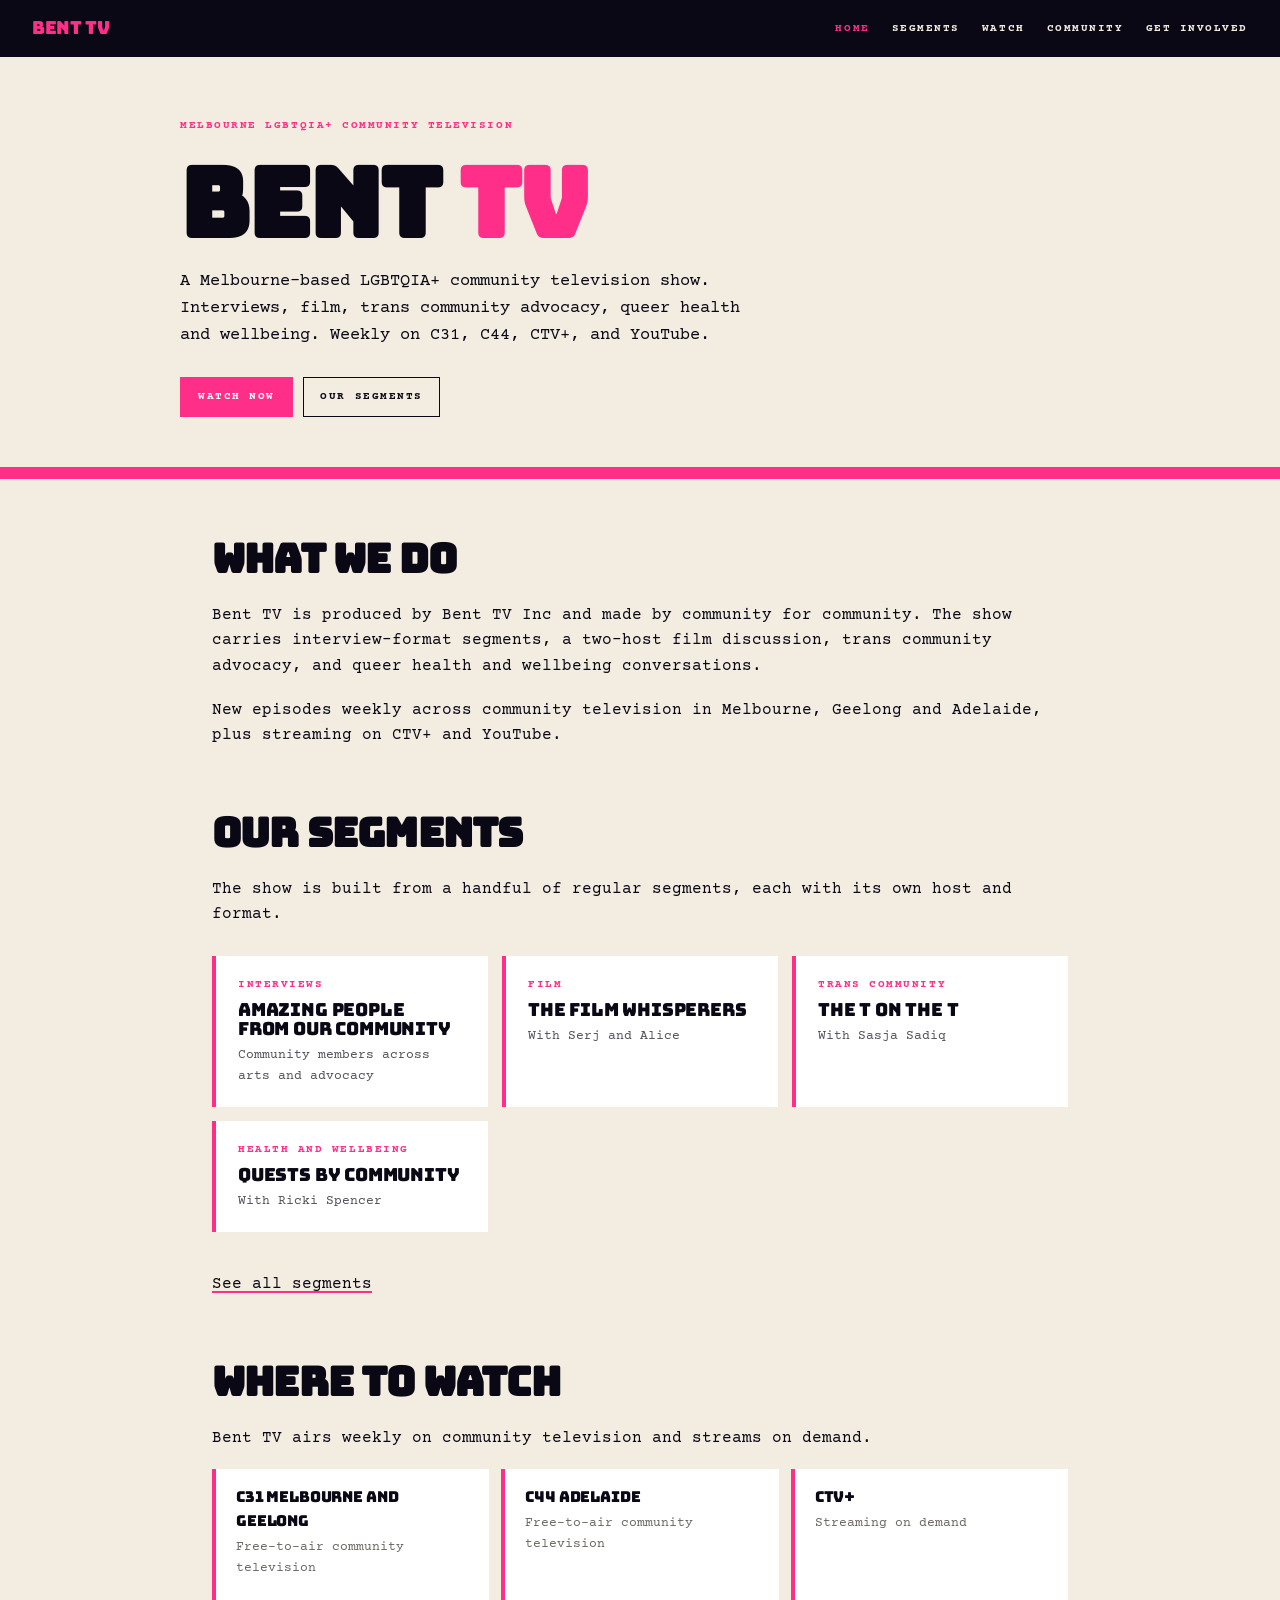
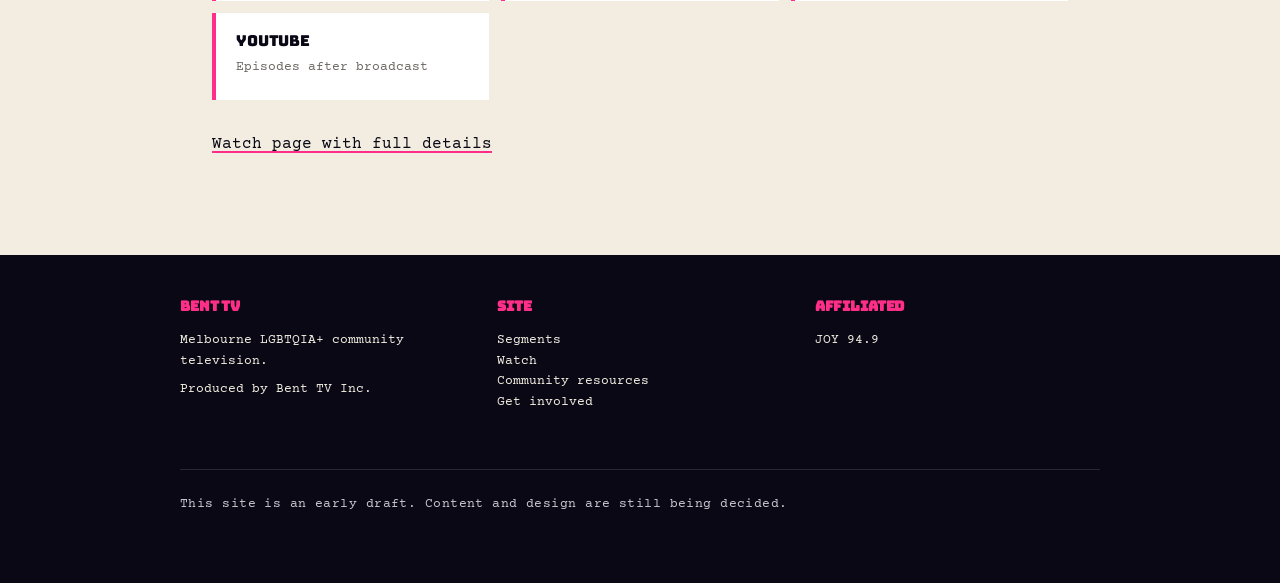
==== commit fd0c8eba: "Add files via upload" ====
--- a/index.html
+++ b/index.html
@@ -1,1123 +1,135 @@
 <!DOCTYPE html>
-<html lang="en">
+<html lang="en-AU">
 <head>
-    <meta charset="UTF-8">
-    <meta name="viewport" content="width=device-width, initial-scale=1.0">
-    <title>Shazma Gaffoor - Journalist</title>
-    <link rel="preconnect" href="https://fonts.googleapis.com">
-    <link rel="preconnect" href="https://fonts.gstatic.com" crossorigin>
-    <link href="https://fonts.googleapis.com/css2?family=Cormorant+Garamond:wght@300;400;500;600;700&family=Crimson+Text:ital,wght@0,400;0,600;1,400&family=Source+Serif+4:wght@300;400;600;700&display=swap" rel="stylesheet">
-    <link rel="stylesheet" href="shazma-gaffoor.css">
-    <style>
-        /* === Header layout & typography overrides ===
-           Self-contained adjustments to balance the 3-column header,
-           restore contact label/value structure, and unify bio typography.
-           Designed to migrate cleanly into shazma-gaffoor.css later. */
-
-        .portfolio-header .header-content {
-            grid-template-columns: 280px minmax(0, 1fr) 240px;
-            gap: 3rem;
-            align-items: center;
-        }
-
-        /* "Contact" heading: eyebrow style, no longer competing with the H1 */
-        .contact-details-column h3 {
-            font-size: 0.75rem;
-            text-transform: uppercase;
-            letter-spacing: 0.14em;
-            font-weight: 600;
-            opacity: 0.55;
-            margin: 0 0 1.5rem 0;
-        }
-
-        /* Restore the broken label/value vertical structure */
-        .contact-details-column .contact-info-item {
-            display: block;
-            margin-bottom: 1.25rem;
-        }
-        .contact-details-column .contact-info-item:last-child {
-            margin-bottom: 0;
-        }
-        .contact-details-column .contact-info-label {
-            display: block;
-            font-size: 0.7rem;
-            text-transform: uppercase;
-            letter-spacing: 0.1em;
-            opacity: 0.55;
-            margin-bottom: 0.25rem;
-            font-weight: 500;
-        }
-        .contact-details-column .contact-info-value {
-            display: block;
-            font-size: 0.95rem;
-            line-height: 1.4;
-        }
-
-        /* The previously-orphaned bio paragraph, now visually a continuation of the italic intro */
-        .bio-extended {
-            max-width: 1200px;
-            margin: 0 auto;
-            padding: 1.5rem 1.5rem 0;
-        }
-        .bio-extended-paragraph {
-            font-family: 'Cormorant Garamond', serif;
-            font-size: 1.25rem;
-            line-height: 1.55;
-            margin: 0;
-        }
-
-        /* Mobile: stack the header columns */
-        @media (max-width: 768px) {
-            .portfolio-header .header-content {
-                grid-template-columns: 1fr;
-                gap: 2rem;
-                align-items: stretch;
-            }
-            .bio-extended-paragraph {
-                font-size: 1.125rem;
-            }
-        }
-    </style>
+<meta charset="UTF-8">
+<meta name="viewport" content="width=device-width, initial-scale=1.0">
+<title>Bent TV - Melbourne LGBTQIA+ community television</title>
+<meta name="description" content="Bent TV is a Melbourne-based LGBTQIA+ community television show. Weekly on C31, C44, CTV+ and YouTube.">
+<link rel="stylesheet" href="style.css">
 </head>
 <body>
-    <div class="grain-overlay"></div>
-    <div class="grain-overlay"></div>
-    
-    <main class="portfolio-container">
-        <!-- Header Section -->
-        <header class="portfolio-header">
-            <div class="header-content">
-                <!-- Column 1: Photo -->
-                <div class="photo-section">
-                    <div class="photo-frame">
-                        <img src="Shazma_Gaffoor_Headshot_2026.jpg" alt="Shazma Gaffoor - Portrait" class="headshot">
-                    </div>
-                </div>
-                
-                <!-- Column 2: Main Content -->
-                <div class="contact-section">
-                    <h1 class="name">Shazma Gaffoor</h1>
-                    <p class="title">Journalist</p>
-                    <p class="specialisation-tagline">Social Justice · Health Policy · Cultural Identity</p>
-                    
-                    <div class="contact-buttons-row">
-                        <a href="https://linkedin.com/in/shazmagaffoor" target="_blank" rel="noopener noreferrer" class="linkedin-button">
-                            <svg width="18" height="18" viewBox="0 0 24 24" fill="currentColor" xmlns="http://www.w3.org/2000/svg">
-                                <path d="M20.447 20.452h-3.554v-5.569c0-1.328-.027-3.037-1.852-3.037-1.853 0-2.136 1.445-2.136 2.939v5.667H9.351V9h3.414v1.561h.046c.477-.9 1.637-1.85 3.37-1.85 3.601 0 4.267 2.37 4.267 5.455v6.286zM5.337 7.433c-1.144 0-2.063-.926-2.063-2.065 0-1.138.92-2.063 2.063-2.063 1.14 0 2.064.925 2.064 2.063 0 1.139-.925 2.065-2.064 2.065zm1.782 13.019H3.555V9h3.564v11.452zM22.225 0H1.771C.792 0 0 .774 0 1.729v20.542C0 23.227.792 24 1.771 24h20.451C23.2 24 24 23.227 24 22.271V1.729C24 .774 23.2 0 22.222 0h.003z"/>
-                            </svg>
-                            <span>Connect on LinkedIn →</span>
-                        </a>
-                        
-                        <button class="contact-form-toggle" onclick="toggleContactForm()">
-                            <svg width="18" height="18" viewBox="0 0 24 24" fill="none" stroke="currentColor" stroke-width="2">
-                                <path d="M4 4h16c1.1 0 2 .9 2 2v12c0 1.1-.9 2-2 2H4c-1.1 0-2-.9-2-2V6c0-1.1.9-2 2-2z"></path>
-                                <polyline points="22,6 12,13 2,6"></polyline>
-                            </svg>
-                            <span>Send Message →</span>
-                        </button>
-                    </div>
-                    
-                    <div class="about-inline">
-                        <p class="lead-paragraph">
-                            Shazma Gaffoor tells the stories others miss. As a Melbourne-based journalist covering health policy, cultural identity, and social justice, she brings complex issues to life through the voices of those who live them.
-                        </p>
-                    </div>
-                    
-                    <div class="contact-form-modal" id="contactFormModal">
-                        <div class="contact-form-container">
-                            <button class="close-form" onclick="toggleContactForm()" aria-label="Close contact form">
-                                <svg width="24" height="24" viewBox="0 0 24 24" fill="none" stroke="currentColor" stroke-width="2">
-                                    <line x1="18" y1="6" x2="6" y2="18"></line>
-                                    <line x1="6" y1="6" x2="18" y2="18"></line>
-                                </svg>
-                            </button>
-                            <h3 class="form-heading">Get in Touch</h3>
-                            <form id="contactForm" class="contact-web-form" onsubmit="handleFormSubmit(event)">
-                                <div class="form-group">
-                                    <label for="senderName">Name <span class="required">*</span></label>
-                                    <input type="text" id="senderName" name="senderName" required>
-                                </div>
-                                <div class="form-group">
-                                    <label for="senderEmail">Email <span class="required">*</span></label>
-                                    <input type="email" id="senderEmail" name="senderEmail" required>
-                                </div>
-                                <div class="form-group">
-                                    <label for="subject">Subject</label>
-                                    <input type="text" id="subject" name="subject">
-                                </div>
-                                <div class="form-group">
-                                    <label for="message">Message <span class="required">*</span></label>
-                                    <textarea id="message" name="message" rows="5" required></textarea>
-                                </div>
-                                <button type="submit" class="submit-button" id="submitButton">
-                                    <span class="button-text">Send Message</span>
-                                    <span class="button-loading" style="display: none;">Sending...</span>
-                                </button>
-                                <div class="form-status" id="formStatus"></div>
-                            </form>
-                        </div>
-                    </div>
-                </div>
-                
-                <!-- Column 3: Contact Details -->
-                <div class="contact-details-column">
-                    <h3>Contact</h3>
-                    
-                    <div class="contact-info-item">
-                        <span class="contact-info-label">Email</span>
-                        <span class="contact-info-value">
-                            <a href="mailto:shazma.gaffoor@gmail.com">shazma.gaffoor@gmail.com</a>
-                        </span>
-                    </div>
-                    
-                    <div class="contact-info-item">
-                        <span class="contact-info-label">Phone</span>
-                        <span class="contact-info-value">
-                            <a href="tel:0433095051">0433 095 051</a>
-                        </span>
-                    </div>
-                    
-                    <div class="contact-info-item">
-                        <span class="contact-info-label">Location</span>
-                        <span class="contact-info-value">Melbourne, VIC</span>
-                    </div>
-                </div>
-            </div>
-        </header>
+<a class="skip-link" href="#main">Skip to content</a>
 
-        <!-- Extended bio paragraph (full width, was previously column-constrained) -->
-        <div class="bio-extended">
-            <p class="bio-extended-paragraph">
-                From writing to health research features for La Trobe University, to producing vox pop interviews in Melbourne’s bustling CBD for Channel 10’s 'The Project', she brings broadcast experience from national networks, through to community television production, with recent work in sports broadcasting at the Australian Open and producing and hosting a pilot for a panel discussion show looking at issues through a lens of intersectional feminism.
-            </p>
-        </div>
+<nav class="site-nav" aria-label="Main">
+<a class="nav-wm" href="index.html">BENT TV</a>
+<div class="nav-links">
+<a href="index.html" aria-current="page">Home</a>
+<a href="segments.html">Segments</a>
+<a href="watch.html">Watch</a>
+<a href="community.html">Community</a>
+<a href="get-involved.html">Get involved</a>
+</div>
+</nav>
 
-        <!-- Broadcast Section -->
-        <section class="broadcast-section" style="padding: 3rem 1.5rem 4rem;">
-            <div class="section-inner" style="max-width: 1200px; margin: 0 auto;">
-                <h2 class="section-heading">Broadcast</h2>
-                <p class="portfolio-intro">Selected video work spanning broadcast journalism, community television, and live event coverage.</p>
+<header class="hero">
+<div class="hero-inner">
+<span class="tracked eyebrow">Melbourne LGBTQIA+ community television</span>
+<h1>BENT <span class="tv">TV</span></h1>
+<p class="lead">A Melbourne-based LGBTQIA+ community television show. Interviews, film, trans community advocacy, queer health and wellbeing. Weekly on C31, C44, CTV+, and YouTube.</p>
+<div class="cta-group">
+<a class="btn btn-pink" href="watch.html">Watch now</a>
+<a class="btn btn-outline" href="segments.html">Our segments</a>
+</div>
+</div>
+</header>
 
-                <div class="broadcast-grid" style="display: grid; grid-template-columns: repeat(auto-fit, minmax(min(100%, 400px), 1fr)); gap: 2rem; margin-top: 2.5rem;">
+<main id="main">
 
-                    <!-- Video 2 (Featured, full width) -->
-                    <article class="broadcast-card broadcast-card-featured" style="grid-column: 1 / -1; display: flex; flex-direction: column;">
-                        <div class="video-embed-wrapper" style="position: relative; padding-bottom: 56.25%; height: 0; overflow: hidden; background: #000; border-radius: 4px;">
-                            <iframe
-                                src="https://player.vimeo.com/video/698939159?h=77ef68d93e"
-                                style="position: absolute; top: 0; left: 0; width: 100%; height: 100%; border: none;"
-                                frameborder="0"
-                                allow="autoplay; fullscreen; picture-in-picture; clipboard-write"
-                                allowfullscreen
-                                title="Broadcast video 2 (featured)">
-                            </iframe>
-                        </div>
-                        <div class="card-content" style="padding: 1.25rem 0 0 0;">
-                            <p class="card-meta" style="margin: 0 0 0.5rem 0;">Outlet • Year</p>
-                            <h3 class="card-title" style="margin: 0 0 0.5rem 0;">Placeholder Video Title Two</h3>
-                            <p class="card-description" style="margin: 0;">Placeholder one-line description for the second video.</p>
-                        </div>
-                    </article>
+<h2>What we do</h2>
+<p>Bent TV is produced by Bent TV Inc and made by community for community. The show carries interview-format segments, a two-host film discussion, trans community advocacy, and queer health and wellbeing conversations.</p>
+<p>New episodes weekly across community television in Melbourne, Geelong and Adelaide, plus streaming on CTV+ and YouTube.</p>
 
-                    <!-- Video 1 -->
-                    <article class="broadcast-card" style="display: flex; flex-direction: column;">
-                        <div class="video-embed-wrapper" style="position: relative; padding-bottom: 56.25%; height: 0; overflow: hidden; background: #000; border-radius: 4px;">
-                            <iframe
-                                src="https://player.vimeo.com/video/698938802?h=8154faba51"
-                                style="position: absolute; top: 0; left: 0; width: 100%; height: 100%; border: none;"
-                                frameborder="0"
-                                allow="autoplay; fullscreen; picture-in-picture; clipboard-write"
-                                allowfullscreen
-                                title="Broadcast video 1">
-                            </iframe>
-                        </div>
-                        <div class="card-content" style="padding: 1.25rem 0 0 0;">
-                            <p class="card-meta" style="margin: 0 0 0.5rem 0;">Outlet • Year</p>
-                            <h3 class="card-title" style="margin: 0 0 0.5rem 0;">Placeholder Video Title One</h3>
-                            <p class="card-description" style="margin: 0;">Placeholder one-line description for the first video.</p>
-                        </div>
-                    </article>
+<h2>Our segments</h2>
+<p>The show is built from a handful of regular segments, each with its own host and format.</p>
 
-                    <!-- Video 3 -->
-                    <article class="broadcast-card" style="display: flex; flex-direction: column;">
-                        <div class="video-embed-wrapper" style="position: relative; padding-bottom: 56.25%; height: 0; overflow: hidden; background: #000; border-radius: 4px;">
-                            <iframe
-                                src="https://player.vimeo.com/video/698939731?h=c6185aa255"
-                                style="position: absolute; top: 0; left: 0; width: 100%; height: 100%; border: none;"
-                                frameborder="0"
-                                allow="autoplay; fullscreen; picture-in-picture; clipboard-write"
-                                allowfullscreen
-                                title="Broadcast video 3">
-                            </iframe>
-                        </div>
-                        <div class="card-content" style="padding: 1.25rem 0 0 0;">
-                            <p class="card-meta" style="margin: 0 0 0.5rem 0;">Outlet • Year</p>
-                            <h3 class="card-title" style="margin: 0 0 0.5rem 0;">Placeholder Video Title Three</h3>
-                            <p class="card-description" style="margin: 0;">Placeholder one-line description for the third video.</p>
-                        </div>
-                    </article>
+<div class="segment-grid">
 
-                </div>
-            </div>
-        </section>
+<a class="segment-card" href="amazing-people.html">
+<div class="segment-card-tag">Interviews</div>
+<div class="segment-card-title">Amazing People<br>from Our Community</div>
+<div class="segment-card-host">Community members across arts and advocacy</div>
+</a>
 
-        <!-- Writing Section -->
-        <section class="portfolio-section">
-            <div class="section-inner">
-                <h2 class="section-heading">Writing</h2>
-                <p class="portfolio-intro">Selected works in health research, international journalism, and investigative features.</p>
-                
-                <div class="portfolio-container-scroll">
-                    <button class="nav-arrow nav-arrow-left" aria-label="Previous article" onclick="scrollPortfolio(-1)">
-                        <svg width="24" height="24" viewBox="0 0 24 24" fill="none" stroke="currentColor" stroke-width="2">
-                            <polyline points="15 18 9 12 15 6"></polyline>
-                        </svg>
-                    </button>
-                    
-                    <div class="portfolio-scroll" id="portfolioScroll">
-                        <!-- Article 1 -->
-                        <article class="portfolio-card">
-                            <a href="https://www.latrobe.edu.au/news/announcements/2020/the-rising-drug-issue-in-iran" target="_blank" rel="noopener noreferrer" class="card-link">
-                                <div class="card-image">
-                                    <img src="https://www.latrobe.edu.au/news/announcements/2020/the-rising-drug-issue-in-iran/pexels-piyapong-sayduang-4541337.jpg/preview.jpg" alt="The Rising Drug Issue in Iran" class="card-img">
-                                    <div class="card-overlay">
-                                        <span class="view-article">View Article →</span>
-                                    </div>
-                                </div>
-                                <div class="card-content">
-                                    <h3 class="card-title">The Rising Drug Issue in Iran</h3>
-                                    <p class="card-meta">La Trobe University • 2020</p>
-                                    <p class="card-description">Investigative report on public health challenges and policy responses to substance abuse in Iran.</p>
-                                </div>
-                            </a>
-                        </article>
+<a class="segment-card" href="film-whisperers.html">
+<div class="segment-card-tag">Film</div>
+<div class="segment-card-title">The Film Whisperers</div>
+<div class="segment-card-host">With Serj and Alice</div>
+</a>
 
-                        <!-- Article 2 -->
-                        <article class="portfolio-card">
-                            <a href="https://www.latrobe.edu.au/news/announcements/2020/can-vietnam-go-green" target="_blank" rel="noopener noreferrer" class="card-link">
-                                <div class="card-image">
-                                    <img src="https://www.latrobe.edu.au/asia/images-la-trobe-asia/shutterstock_1029393577.jpg/preview.jpg" alt="Can Vietnam Go Green?" class="card-img">
-                                    <div class="card-overlay">
-                                        <span class="view-article">View Article →</span>
-                                    </div>
-                                </div>
-                                <div class="card-content">
-                                    <h3 class="card-title">Can Vietnam Go Green?</h3>
-                                    <p class="card-meta">La Trobe University • 2020</p>
-                                    <p class="card-description">Analysis of environmental policy and sustainable development initiatives in Vietnam.</p>
-                                </div>
-                            </a>
-                        </article>
+<a class="segment-card" href="t-on-the-t.html">
+<div class="segment-card-tag">Trans community</div>
+<div class="segment-card-title">The T on the T</div>
+<div class="segment-card-host">With Sasja Sadiq</div>
+</a>
 
-                        <!-- Article 3 -->
-                        <article class="portfolio-card">
-                            <a href="https://www.latrobe.edu.au/news/announcements/2020/employability-experiences-of-chinese-graduates-from-australia-in-china" target="_blank" rel="noopener noreferrer" class="card-link">
-                               <div class="card-image">
-                                    <img src="https://www.latrobe.edu.au/asia/images-la-trobe-asia/chinese-student-ss.jpg/preview.jpg" alt="Employability experiences of Chinese graduates from Australia in China" class="card-img">
-                                    <div class="card-overlay">
-                                        <span class="view-article">View Article →</span>
-                                    </div>
-                                </div>
-                                <div class="card-content">
-                                    <h3 class="card-title">Employability Experiences of Chinese Graduates from Australia in China</h3>
-                                    <p class="card-meta">La Trobe University • 2020</p>
-                                    <p class="card-description">Research feature on international education outcomes and career pathways for returning graduates.</p>
-                                </div>
-                            </a>
-                        </article>
+<a class="segment-card" href="quests-by-community.html">
+<div class="segment-card-tag">Health and wellbeing</div>
+<div class="segment-card-title">Quests by Community</div>
+<div class="segment-card-host">With Ricki Spencer</div>
+</a>
 
-                        <!-- Article 4 -->
-                        <article class="portfolio-card">
-                            <a href="https://www.latrobe.edu.au/news/announcements/2020/the-impact-of-trade-agreements-on-public-health" target="_blank" rel="noopener noreferrer" class="card-link">
-                                <div class="card-image">
-                                    <img src="https://www.latrobe.edu.au/news/announcements/2020/the-impact-of-trade-agreements-on-public-health/pexels-rfstudio-3825529.jpg/preview.jpg" alt="The Impact of Trade Agreements on Public Health" class="card-img">
-                                    <div class="card-overlay">
-                                        <span class="view-article">View Article →</span>
-                                    </div>
-                                </div>
-                                <div class="card-content">
-                                    <h3 class="card-title">The Impact of Trade Agreements on Public Health</h3>
-                                    <p class="card-meta">La Trobe University • 2020</p>
-                                    <p class="card-description">Policy analysis examining the intersection of international trade and healthcare systems.</p>
-                                </div>
-                            </a>
-                        </article>
+</div>
 
-                        <!-- Article 5 -->
-                        <article class="portfolio-card">
-                            <a href="https://junctionjournalism.com/2020/06/25/hong-kongs-first-minority-social-worker-runs-for-local-council/" target="_blank" rel="noopener noreferrer" class="card-link">
-                                <div class="card-image">
-                                    <img src="https://i0.wp.com/junctionjournalism.com/wp-content/uploads/2020/06/jeffreyandrews.png?fit=604%2C806&ssl=1" alt="Hong Kong's First Minority Social Worker Runs for Local Council" class="card-img">
-                                    <div class="card-overlay">
-                                        <span class="view-article">View Article →</span>
-                                    </div>
-                                </div>
-                                <div class="card-content">
-                                    <h3 class="card-title">Hong Kong's First Minority Social Worker Runs for Local Council</h3>
-                                    <p class="card-meta">The Junction • 2020</p>
-                                    <p class="card-description">Profile feature on political representation and community activism in Hong Kong.</p>
-                                </div>
-                            </a>
-                        </article>
-                    </div>
-                    
-                    <button class="nav-arrow nav-arrow-right" aria-label="Next article" onclick="scrollPortfolio(1)">
-                        <svg width="24" height="24" viewBox="0 0 24 24" fill="none" stroke="currentColor" stroke-width="2">
-                            <polyline points="9 18 15 12 9 6"></polyline>
-                        </svg>
-                    </button>
-                </div>
-                
-                <div class="scroll-indicators" id="scrollIndicators"></div>
-            </div>
-        </section>
+<p><a href="segments.html">See all segments</a></p>
 
-        <!-- Featured Publications Section -->
-        <section class="featured-publication-section">
-            <div class="section-inner">
-                <h2 class="section-heading">Featured Publications</h2>
-                <p class="portfolio-intro">Articles published in Al Wasat Magazine.</p>
-                
-                <div class="magazines-container-scroll">
-                    <button class="nav-arrow nav-arrow-left" aria-label="Previous magazine" onclick="scrollMagazines(-1)">
-                        <svg width="24" height="24" viewBox="0 0 24 24" fill="none" stroke="currentColor" stroke-width="2">
-                            <polyline points="15 18 9 12 15 6"></polyline>
-                        </svg>
-                    </button>
-                    
-                   <div class="magazines-scroll" id="magazinesScroll">
-                        <!-- Magazine 1 - January 2026 -->
-                        <div class="magazine-card">
-                            <div class="magazine-info">
-                                <h3 class="magazine-title">Al Wasat Magazine</h3>
-                                <p class="magazine-meta">January 2026 • Page 24</p>
-                            </div>
-                            <div class="issuu-embed-container">
-                                <div style="position: relative; padding-bottom: 70.71%; height: 0; overflow: hidden; max-width: 100%;">
-                                    <iframe 
-                                        style="position: absolute; top: 0; left: 0; width: 100%; height: 100%; border: none;" 
-                                        src="https://e.issuu.com/embed.html?d=january_2026_&u=alwasat2011&p=24" 
-                                        frameborder="0" 
-                                        allowfullscreen
-                                        title="Al Wasat Magazine - January 2026">
-                                    </iframe>
-                                </div>
-                            </div>
-                        </div>
+<h2>Where to watch</h2>
+<p>Bent TV airs weekly on community television and streams on demand.</p>
 
-                        <!-- Magazine 2 - November 2025 -->
-                        <div class="magazine-card">
-                            <div class="magazine-info">
-                                <h3 class="magazine-title">Al Wasat Magazine</h3>
-                                <p class="magazine-meta">November 2025 • Pages 12-13</p>
-                            </div>
-                            <div class="issuu-embed-container">
-                                <div style="position: relative; padding-bottom: 70.71%; height: 0; overflow: hidden; max-width: 100%;">
-                                    <iframe 
-                                        style="position: absolute; top: 0; left: 0; width: 100%; height: 100%; border: none;" 
-                                        src="https://e.issuu.com/embed.html?d=november_2025_&u=alwasat2011&p=12" 
-                                        frameborder="0" 
-                                        allowfullscreen
-                                        title="Al Wasat Magazine - November 2025">
-                                    </iframe>
-                                </div>
-                            </div>
-                        </div>
+<ul class="platform-list">
+<li>
+<div class="platform-name">C31 Melbourne and Geelong</div>
+<div class="platform-detail">Free-to-air community television</div>
+</li>
+<li>
+<div class="platform-name">C44 Adelaide</div>
+<div class="platform-detail">Free-to-air community television</div>
+</li>
+<li>
+<div class="platform-name">CTV+</div>
+<div class="platform-detail">Streaming on demand</div>
+</li>
+<li>
+<div class="platform-name">YouTube</div>
+<div class="platform-detail">Episodes after broadcast</div>
+</li>
+</ul>
 
-                        <!-- Magazine 3 - August 2025 -->
-                        <div class="magazine-card">
-                            <div class="magazine-info">
-                                <h3 class="magazine-title">Al Wasat Magazine</h3>
-                                <p class="magazine-meta">August 2025 • Pages 4-5</p>
-                            </div>
-                            <div class="issuu-embed-container">
-                                <div style="position: relative; padding-bottom: 70.71%; height: 0; overflow: hidden; max-width: 100%;">
-                                    <iframe 
-                                        style="position: absolute; top: 0; left: 0; width: 100%; height: 100%; border: none;" 
-                                        src="https://e.issuu.com/embed.html?d=august_2025&u=alwasat2011&p=4" 
-                                        frameborder="0" 
-                                        allowfullscreen
-                                        title="Al Wasat Magazine - August 2025">
-                                    </iframe>
-                                </div>
-                            </div>
-                        </div>
+<p><a href="watch.html">Watch page with full details</a></p>
 
-                        <!-- Magazine 4 - July 2025 -->
-                        <div class="magazine-card">
-                            <div class="magazine-info">
-                                <h3 class="magazine-title">Al Wasat Magazine</h3>
-                                <p class="magazine-meta">July 2025 • Page 8</p>
-                            </div>
-                            <div class="issuu-embed-container">
-                                <div style="position: relative; padding-bottom: 70.71%; height: 0; overflow: hidden; max-width: 100%;">
-                                    <iframe 
-                                        style="position: absolute; top: 0; left: 0; width: 100%; height: 100%; border: none;" 
-                                        src="https://e.issuu.com/embed.html?d=july_2025_&u=alwasat2011&p=8" 
-                                        frameborder="0" 
-                                        allowfullscreen
-                                        title="Al Wasat Magazine - July 2025">
-                                    </iframe>
-                                </div>
-                            </div>
-                        </div>
+</main>
 
-                        <!-- Magazine 5 - June 2025 -->
-                        <div class="magazine-card">
-                            <div class="magazine-info">
-                                <h3 class="magazine-title">Al Wasat Magazine</h3>
-                                <p class="magazine-meta">June 2025 • Page 24</p>
-                            </div>
-                            <div class="issuu-embed-container">
-                                <div style="position: relative; padding-bottom: 70.71%; height: 0; overflow: hidden; max-width: 100%;">
-                                    <iframe 
-                                        style="position: absolute; top: 0; left: 0; width: 100%; height: 100%; border: none;" 
-                                        src="https://e.issuu.com/embed.html?d=june_2025_&u=alwasat2011&p=24" 
-                                        frameborder="0" 
-                                        allowfullscreen
-                                        title="Al Wasat Magazine - June 2025">
-                                    </iframe>
-                                </div>
-                            </div>
-                        </div>
+<footer class="site-footer">
+<div class="footer-inner">
 
-                        <!-- Magazine 6 - April 2025 (Pages 10-11) -->
-                        <div class="magazine-card">
-                            <div class="magazine-info">
-                                <h3 class="magazine-title">Al Wasat Magazine</h3>
-                                <p class="magazine-meta">April 2025 • Pages 10-11</p>
-                            </div>
-                            <div class="issuu-embed-container">
-                                <div style="position: relative; padding-bottom: 70.71%; height: 0; overflow: hidden; max-width: 100%;">
-                                    <iframe 
-                                        style="position: absolute; top: 0; left: 0; width: 100%; height: 100%; border: none;" 
-                                        src="https://e.issuu.com/embed.html?d=april_2025_&u=alwasat2011&p=10" 
-                                        frameborder="0" 
-                                        allowfullscreen
-                                        title="Al Wasat Magazine - April 2025">
-                                    </iframe>
-                                </div>
-                            </div>
-                        </div>
+<div>
+<h3>Bent TV</h3>
+<p>Melbourne LGBTQIA+ community television.</p>
+<p>Produced by Bent TV Inc.</p>
+</div>
 
-                        <!-- Magazine 7 - April 2025 (Pages 6-7) -->
-                        <div class="magazine-card">
-                            <div class="magazine-info">
-                                <h3 class="magazine-title">Al Wasat Magazine</h3>
-                                <p class="magazine-meta">April 2025 • Pages 6-7</p>
-                            </div>
-                            <div class="issuu-embed-container">
-                                <div style="position: relative; padding-bottom: 70.71%; height: 0; overflow: hidden; max-width: 100%;">
-                                    <iframe 
-                                        style="position: absolute; top: 0; left: 0; width: 100%; height: 100%; border: none;" 
-                                        src="https://e.issuu.com/embed.html?d=april_2025_&u=alwasat2011&p=6" 
-                                        frameborder="0" 
-                                        allowfullscreen
-                                        title="Al Wasat Magazine - April 2025">
-                                    </iframe>
-                                </div>
-                            </div>
-                        </div>
+<div>
+<h3>Site</h3>
+<ul>
+<li><a href="segments.html">Segments</a></li>
+<li><a href="watch.html">Watch</a></li>
+<li><a href="community.html">Community resources</a></li>
+<li><a href="get-involved.html">Get involved</a></li>
+</ul>
+</div>
 
-                        <!-- Magazine 8 - Ramadan 2025 -->
-                        <div class="magazine-card">
-                            <div class="magazine-info">
-                                <h3 class="magazine-title">Al Wasat Magazine</h3>
-                                <p class="magazine-meta">Ramadan 2025 • Pages 6-7</p>
-                            </div>
-                            <div class="issuu-embed-container">
-                                <div style="position: relative; padding-bottom: 70.71%; height: 0; overflow: hidden; max-width: 100%;">
-                                    <iframe 
-                                        style="position: absolute; top: 0; left: 0; width: 100%; height: 100%; border: none;" 
-                                        src="https://e.issuu.com/embed.html?d=ramadan_2025&u=alwasat2011&p=6" 
-                                        frameborder="0" 
-                                        allowfullscreen
-                                        title="Al Wasat Magazine - Ramadan 2025">
-                                    </iframe>
-                                </div>
-                            </div>
-                        </div>
+<div>
+<h3>Affiliated</h3>
+<ul>
+<li><a href="https://joy.org.au/">JOY 94.9</a></li>
+</ul>
+</div>
 
-                        <!-- Magazine 9 - November 2024 -->
-                        <div class="magazine-card">
-                            <div class="magazine-info">
-                                <h3 class="magazine-title">Al Wasat Magazine</h3>
-                                <p class="magazine-meta">November 2024 • Page 5</p>
-                            </div>
-                            <div class="issuu-embed-container">
-                                <div style="position: relative; padding-bottom: 70.71%; height: 0; overflow: hidden; max-width: 100%;">
-                                    <iframe 
-                                        style="position: absolute; top: 0; left: 0; width: 100%; height: 100%; border: none;" 
-                                        src="https://e.issuu.com/embed.html?d=november_2024_&u=alwasat2011&p=5" 
-                                        frameborder="0" 
-                                        allowfullscreen
-                                        title="Al Wasat Magazine - November 2024">
-                                    </iframe>
-                                </div>
-                            </div>
-                        </div>
+<div class="footer-meta">
+<p>This site is an early draft. Content and design are still being decided.</p>
+</div>
 
-                        <!-- Magazine 10 - October 2024 -->
-                        <div class="magazine-card">
-                            <div class="magazine-info">
-                                <h3 class="magazine-title">Al Wasat Magazine</h3>
-                                <p class="magazine-meta">October 2024 • Page 4</p>
-                            </div>
-                            <div class="issuu-embed-container">
-                                <div style="position: relative; padding-bottom: 70.71%; height: 0; overflow: hidden; max-width: 100%;">
-                                    <iframe 
-                                        style="position: absolute; top: 0; left: 0; width: 100%; height: 100%; border: none;" 
-                                        src="https://e.issuu.com/embed.html?d=october_2024_&u=alwasat2011&p=4" 
-                                        frameborder="0" 
-                                        allowfullscreen
-                                        title="Al Wasat Magazine - October 2024">
-                                    </iframe>
-                                </div>
-                            </div>
-                        </div>
+</div>
+</footer>
 
-                        <!-- Magazine 11 - September 2024 -->
-                        <div class="magazine-card">
-                            <div class="magazine-info">
-                                <h3 class="magazine-title">Al Wasat Magazine</h3>
-                                <p class="magazine-meta">September 2024 • Page 31</p>
-                            </div>
-                            <div class="issuu-embed-container">
-                                <div style="position: relative; padding-bottom: 70.71%; height: 0; overflow: hidden; max-width: 100%;">
-                                    <iframe 
-                                        style="position: absolute; top: 0; left: 0; width: 100%; height: 100%; border: none;" 
-                                        src="https://e.issuu.com/embed.html?d=september_2024_&u=alwasat2011&p=31" 
-                                        frameborder="0" 
-                                        allowfullscreen
-                                        title="Al Wasat Magazine - September 2024">
-                                    </iframe>
-                                </div>
-                            </div>
-                        </div>
-
-                        <!-- Magazine 12 - July 2024 (Page 8) -->
-                        <div class="magazine-card">
-                            <div class="magazine-info">
-                                <h3 class="magazine-title">Al Wasat Magazine</h3>
-                                <p class="magazine-meta">July 2024 • Page 8</p>
-                            </div>
-                            <div class="issuu-embed-container">
-                                <div style="position: relative; padding-bottom: 70.71%; height: 0; overflow: hidden; max-width: 100%;">
-                                    <iframe 
-                                        style="position: absolute; top: 0; left: 0; width: 100%; height: 100%; border: none;" 
-                                        src="https://e.issuu.com/embed.html?d=july_2024_&u=alwasat2011&p=8" 
-                                        frameborder="0" 
-                                        allowfullscreen
-                                        title="Al Wasat Magazine - July 2024">
-                                    </iframe>
-                                </div>
-                            </div>
-                        </div>
-
-                        <!-- Magazine 13 - July 2024 (Page 4) -->
-                        <div class="magazine-card">
-                            <div class="magazine-info">
-                                <h3 class="magazine-title">Al Wasat Magazine</h3>
-                                <p class="magazine-meta">July 2024 • Page 4</p>
-                            </div>
-                            <div class="issuu-embed-container">
-                                <div style="position: relative; padding-bottom: 70.71%; height: 0; overflow: hidden; max-width: 100%;">
-                                    <iframe 
-                                        style="position: absolute; top: 0; left: 0; width: 100%; height: 100%; border: none;" 
-                                        src="https://e.issuu.com/embed.html?d=july_2024_&u=alwasat2011&p=4" 
-                                        frameborder="0" 
-                                        allowfullscreen
-                                        title="Al Wasat Magazine - July 2024">
-                                    </iframe>
-                                </div>
-                            </div>
-                        </div>
-
-                        <!-- Magazine 14 - April 2024 -->
-                        <div class="magazine-card">
-                            <div class="magazine-info">
-                                <h3 class="magazine-title">Al Wasat Magazine</h3>
-                                <p class="magazine-meta">April 2024 • Page 8</p>
-                            </div>
-                            <div class="issuu-embed-container">
-                                <div style="position: relative; padding-bottom: 70.71%; height: 0; overflow: hidden; max-width: 100%;">
-                                    <iframe 
-                                        style="position: absolute; top: 0; left: 0; width: 100%; height: 100%; border: none;" 
-                                        src="https://e.issuu.com/embed.html?d=_april_2024&u=alwasat2011&p=8" 
-                                        frameborder="0" 
-                                        allowfullscreen
-                                        title="Al Wasat Magazine - April 2024">
-                                    </iframe>
-                                </div>
-                            </div>
-                        </div>
-
-                        <!-- Magazine 15 - March 2024 Ramadan -->
-                        <div class="magazine-card">
-                            <div class="magazine-info">
-                                <h3 class="magazine-title">Al Wasat Magazine</h3>
-                                <p class="magazine-meta">March 2024 (Ramadan 1445) • Page 5</p>
-                            </div>
-                            <div class="issuu-embed-container">
-                                <div style="position: relative; padding-bottom: 70.71%; height: 0; overflow: hidden; max-width: 100%;">
-                                    <iframe 
-                                        style="position: absolute; top: 0; left: 0; width: 100%; height: 100%; border: none;" 
-                                        src="https://e.issuu.com/embed.html?d=march_2024_ramadan_1445_&u=alwasat2011&p=5" 
-                                        frameborder="0" 
-                                        allowfullscreen
-                                        title="Al Wasat Magazine - March 2024">
-                                    </iframe>
-                                </div>
-                            </div>
-                        </div>
-
-                        <!-- Magazine 16 - April 2023 -->
-                        <div class="magazine-card">
-                            <div class="magazine-info">
-                                <h3 class="magazine-title">Al Wasat Magazine</h3>
-                                <p class="magazine-meta">April 2023 • Pages 8-9</p>
-                            </div>
-                            <div class="issuu-embed-container">
-                                <div style="position: relative; padding-bottom: 70.71%; height: 0; overflow: hidden; max-width: 100%;">
-                                    <iframe 
-                                        style="position: absolute; top: 0; left: 0; width: 100%; height: 100%; border: none;" 
-                                        src="https://e.issuu.com/embed.html?d=april_2023_&u=alwasat2011&p=8" 
-                                        frameborder="0" 
-                                        allowfullscreen
-                                        title="Al Wasat Magazine - April 2023">
-                                    </iframe>
-                                </div>
-                            </div>
-                        </div>
-
-                        <!-- Magazine 17 - February 2023 -->
-                        <div class="magazine-card">
-                            <div class="magazine-info">
-                                <h3 class="magazine-title">Al Wasat Magazine</h3>
-                                <p class="magazine-meta">February 2023 • Pages 8-9</p>
-                            </div>
-                            <div class="issuu-embed-container">
-                                <div style="position: relative; padding-bottom: 70.71%; height: 0; overflow: hidden; max-width: 100%;">
-                                    <iframe 
-                                        style="position: absolute; top: 0; left: 0; width: 100%; height: 100%; border: none;" 
-                                        src="https://e.issuu.com/embed.html?d=_february_2023_&u=alwasat2011&p=8" 
-                                        frameborder="0" 
-                                        allowfullscreen
-                                        title="Al Wasat Magazine - February 2023">
-                                    </iframe>
-                                </div>
-                            </div>
-                        </div>
-
-                        <!-- Magazine 18 - September 2021 -->
-                        <div class="magazine-card">
-                            <div class="magazine-info">
-                                <h3 class="magazine-title">Al Wasat Magazine</h3>
-                                <p class="magazine-meta">September 2021 • Pages 6-7</p>
-                            </div>
-                            <div class="issuu-embed-container">
-                                <div style="position: relative; padding-bottom: 70.71%; height: 0; overflow: hidden; max-width: 100%;">
-                                    <iframe 
-                                        style="position: absolute; top: 0; left: 0; width: 100%; height: 100%; border: none;" 
-                                        src="https://e.issuu.com/embed.html?d=september_2021_&u=alwasat2011&p=6" 
-                                        frameborder="0" 
-                                        allowfullscreen
-                                        title="Al Wasat Magazine - September 2021">
-                                    </iframe>
-                                </div>
-                            </div>
-                        </div>
-
-                        <!-- Magazine 19 - August 2021 -->
-                        <div class="magazine-card">
-                            <div class="magazine-info">
-                                <h3 class="magazine-title">Al Wasat Magazine</h3>
-                                <p class="magazine-meta">August 2021 • Pages 38-39</p>
-                            </div>
-                            <div class="issuu-embed-container">
-                                <div style="position: relative; padding-bottom: 70.71%; height: 0; overflow: hidden; max-width: 100%;">
-                                    <iframe 
-                                        style="position: absolute; top: 0; left: 0; width: 100%; height: 100%; border: none;" 
-                                        src="https://e.issuu.com/embed.html?d=august_2021_&u=alwasat2011&p=38" 
-                                        frameborder="0" 
-                                        allowfullscreen
-                                        title="Al Wasat Magazine - August 2021">
-                                    </iframe>
-                                </div>
-                            </div>
-                        </div>
-
-                        <!-- Magazine 20 - May 2021 -->
-                        <div class="magazine-card">
-                            <div class="magazine-info">
-                                <h3 class="magazine-title">Al Wasat Magazine</h3>
-                                <p class="magazine-meta">May 2021 • Pages 44-45</p>
-                            </div>
-                            <div class="issuu-embed-container">
-                                <div style="position: relative; padding-bottom: 70.71%; height: 0; overflow: hidden; max-width: 100%;">
-                                    <iframe 
-                                        style="position: absolute; top: 0; left: 0; width: 100%; height: 100%; border: none;" 
-                                        src="https://e.issuu.com/embed.html?d=may_2021_&u=alwasat2011&p=44" 
-                                        frameborder="0" 
-                                        allowfullscreen
-                                        title="Al Wasat Magazine - May 2021">
-                                    </iframe>
-                                </div>
-                            </div>
-                        </div>
-
-                        <!-- Magazine 21 - April 2021 Ramadan -->
-                        <div class="magazine-card">
-                            <div class="magazine-info">
-                                <h3 class="magazine-title">Al Wasat Magazine</h3>
-                                <p class="magazine-meta">April 2021 (Ramadan) • Page 78</p>
-                            </div>
-                            <div class="issuu-embed-container">
-                                <div style="position: relative; padding-bottom: 70.71%; height: 0; overflow: hidden; max-width: 100%;">
-                                    <iframe 
-                                        style="position: absolute; top: 0; left: 0; width: 100%; height: 100%; border: none;" 
-                                        src="https://e.issuu.com/embed.html?d=april_2021_ramadan&u=alwasat2011&p=78" 
-                                        frameborder="0" 
-                                        allowfullscreen
-                                        title="Al Wasat Magazine - April 2021">
-                                    </iframe>
-                                </div>
-                            </div>
-                        </div>
-
-                        <!-- Magazine 22 - February 2021 -->
-                        <div class="magazine-card">
-                            <div class="magazine-info">
-                                <h3 class="magazine-title">Al Wasat Magazine</h3>
-                                <p class="magazine-meta">February 2021 • Page 16</p>
-                            </div>
-                            <div class="issuu-embed-container">
-                                <div style="position: relative; padding-bottom: 70.71%; height: 0; overflow: hidden; max-width: 100%;">
-                                    <iframe 
-                                        style="position: absolute; top: 0; left: 0; width: 100%; height: 100%; border: none;" 
-                                        src="https://e.issuu.com/embed.html?d=february_2021&u=alwasat2011&p=16" 
-                                        frameborder="0" 
-                                        allowfullscreen
-                                        title="Al Wasat Magazine - February 2021">
-                                    </iframe>
-                                </div>
-                            </div>
-                        </div>
-                    </div>                     
-                    <button class="nav-arrow nav-arrow-right" aria-label="Next magazine" onclick="scrollMagazines(1)">
-                        <svg width="24" height="24" viewBox="0 0 24 24" fill="none" stroke="currentColor" stroke-width="2">
-                            <polyline points="9 18 15 12 9 6"></polyline>
-                        </svg>
-                    </button>
-                </div>
-                
-                <div class="scroll-indicators" id="magazineIndicators"></div>
-            </div>
-        </section>
-
-        <!-- Advocacy Section -->
-        <section class="advocacy-section">
-            <div class="section-inner">
-                <h2 class="section-heading">Advocacy</h2>
-                <p class="advocacy-intro">Amplifying voices and exploring cultural identity through media and community engagement.</p>
-                
-                <!-- Podcast Feature -->
-                <div class="advocacy-featured">
-                    <h3 class="feature-label">Featured Podcast</h3>
-                    <div class="podcast-embed">
-                        <iframe allow="autoplay *; encrypted-media *; fullscreen *; clipboard-write" frameborder="0" height="175" style="width:100%;max-width:660px;overflow:hidden;border-radius:10px;" sandbox="allow-forms allow-popups allow-same-origin allow-scripts allow-storage-access-by-user-activation allow-top-navigation-by-user-activation" src="https://embed.podcasts.apple.com/au/podcast/dynamic-identity-with-shazma-gaffoor/id1568737923?i=1000532542384"></iframe>
-                    </div>
-                </div>
-
-                <!-- Articles Grid -->
-                <div class="advocacy-grid">
-                    <!-- Article 1 -->
-                    <article class="advocacy-card">
-                        <a href="https://www.abc.net.au/news/2022-04-24/why-muslims-fast-ramadan-how-purification-rituals-cleanse-sins/100978822" target="_blank" rel="noopener noreferrer" class="advocacy-link">
-                            <div class="advocacy-image advocacy-image-top">
-                                <img src="https://live-production.wcms.abc-cdn.net.au/473a8ad9a1050eee51c3968988863e3c?impolicy=wcms_crop_resize&cropH=1908&cropW=3392&xPos=320&yPos=0&width=862&height=485" alt="Why Muslims fast during Ramadan" class="advocacy-img">
-                                <div class="advocacy-overlay">
-                                    <span class="read-article">Read Article →</span>
-                                </div>
-                            </div>
-                            <div class="advocacy-content">
-                                <p class="advocacy-meta">ABC News • 2022</p>
-                                <h3 class="advocacy-title">Why Muslims fast during Ramadan and how purification rituals cleanse sins</h3>
-                                <p class="advocacy-description">Exploring the spiritual significance and cultural practices of Ramadan for Muslim communities.</p>
-                            </div>
-                        </a>
-                    </article>
-
-                    <!-- Article 2 -->
-                    <article class="advocacy-card">
-                        <a href="https://www.abc.net.au/news/2022-04-24/why-muslims-fast-ramadan-how-purification-rituals-cleanse-sins/100978822" target="_blank" rel="noopener noreferrer" class="advocacy-link">
-                            <div class="advocacy-image">
-                                <img src="https://live-production.wcms.abc-cdn.net.au/816374a63b5a14b1d2a3f2f72d0aca05?impolicy=wcms_crop_resize&cropH=1701&cropW=3024&xPos=0&yPos=1166&width=862&height=485" alt="Ramadan purification rituals" class="advocacy-img">
-                                <div class="advocacy-overlay">
-                                    <span class="read-article">Read Article →</span>
-                                </div>
-                            </div>
-                            <div class="advocacy-content">
-                                <p class="advocacy-meta">ABC News • 2022</p>
-                                <h3 class="advocacy-title">Ramadan: Purification Rituals and Spiritual Cleansing</h3>
-                                <p class="advocacy-description">Understanding the deeper meaning behind Ramadan's spiritual practices and their role in Muslim life.</p>
-                            </div>
-                        </a>
-                    </article>
-
-                    <!-- Article 3 -->
-                    <article class="advocacy-card">
-                        <a href="https://www.abc.net.au/news/2024-03-06/house-of-gods-exploring-hijab-islam-muslim-women/103376332" target="_blank" rel="noopener noreferrer" class="advocacy-link">
-                            <div class="advocacy-image advocacy-image-portrait">
-                                <img src="https://live-production.wcms.abc-cdn.net.au/a71cea4d7073c6b1984612340e824826?impolicy=wcms_crop_resize&cropH=869&cropW=652&xPos=274&yPos=142&width=862&height=1149" alt="House of Gods: Exploring hijab and Muslim women" class="advocacy-img">
-                                <div class="advocacy-overlay">
-                                    <span class="read-article">Read Article →</span>
-                                </div>
-                            </div>
-                            <div class="advocacy-content">
-                                <p class="advocacy-meta">ABC News • 2024</p>
-                                <h3 class="advocacy-title">House of Gods: Exploring hijab, Islam and Muslim women</h3>
-                                <p class="advocacy-description">An intimate exploration of Muslim women's experiences with hijab, faith, and identity in contemporary Australia.</p>
-                            </div>
-                        </a>
-                    </article>
-                </div>
-            </div>
-        </section>
-
-        <!-- Education Section -->
-        <section class="education-section">
-            <div class="section-inner">
-                <h2 class="section-heading">Education & Recognition</h2>
-                <div class="education-compact">
-                    <div class="education-item">
-                        <h3>Bachelor of Media and Communications</h3>
-                        <p class="institution">La Trobe University, 2022</p>
-                        <p class="detail">Journalism major, Social Media minor</p>
-                    </div>
-                    <div class="awards-compact">
-                        <p class="award-item"><strong>Golden Key International Honour Society</strong> — Invited by Vice Chancellor for academic excellence (2020, 2021)</p>
-                        <p class="award-item"><strong>Ossie Awards for Student Journalism</strong> — University nominee/finalist for <a href="https://upstart.net.au/african-australians-in-cooper-apprehensive-about-voting/" target="_blank" rel="noopener noreferrer">'African-Australians in Cooper apprehensive about voting'</a> (2019) and <a href="https://upstart.net.au/hong-kongs-protests-continue-as-global-media-moves-on/" target="_blank" rel="noopener noreferrer">'Hong Kong's protests continue as global media moves on'</a> (2020)</p>
-                    </div>
-                    <div class="additional-qualifications">
-                        <p><strong>Diploma of Management</strong> — MWT Institute, 2014</p>
-                        <p><strong>Certificate IV in Customer Contact</strong> — UCMS Academy, 2009</p>
-                    </div>
-                </div>
-            </div>
-        </section>
-
-        <!-- Footer -->
-        <footer class="portfolio-footer">
-            <div class="footer-content">
-                <p class="footer-text">Available for commissions and collaborations</p>
-                <p class="footer-copyright">© 2025 Shazma Gaffoor. All rights reserved.</p>
-            </div>
-        </footer>
-    </main>
-
-    <script>
-        // Portfolio scroll functionality
-        const portfolioScroll = document.getElementById('portfolioScroll');
-        const indicatorsContainer = document.getElementById('scrollIndicators');
-        
-        // Create scroll indicators
-        const cards = document.querySelectorAll('.portfolio-card');
-        cards.forEach((card, index) => {
-            const indicator = document.createElement('button');
-            indicator.className = 'scroll-indicator';
-            indicator.setAttribute('aria-label', `Go to article ${index + 1}`);
-            indicator.onclick = () => scrollToCard(index);
-            indicatorsContainer.appendChild(indicator);
-        });
-        
-        function updateIndicators() {
-            const scrollLeft = portfolioScroll.scrollLeft;
-            const cardWidth = cards[0].offsetWidth + 32;
-            const currentIndex = Math.round(scrollLeft / cardWidth);
-            
-            document.querySelectorAll('.scroll-indicator').forEach((indicator, index) => {
-                indicator.classList.toggle('active', index === currentIndex);
-            });
-        }
-        
-        function scrollPortfolio(direction) {
-            const cardWidth = cards[0].offsetWidth + 32;
-            const scrollAmount = cardWidth * direction;
-            portfolioScroll.scrollBy({ left: scrollAmount, behavior: 'smooth' });
-        }
-        
-        function scrollToCard(index) {
-            const cardWidth = cards[0].offsetWidth + 32;
-            portfolioScroll.scrollTo({ left: cardWidth * index, behavior: 'smooth' });
-        }
-        
-        portfolioScroll.addEventListener('scroll', updateIndicators);
-        updateIndicators();
-        
-        let touchStartX = 0;
-        let touchEndX = 0;
-        
-        portfolioScroll.addEventListener('touchstart', (e) => {
-            touchStartX = e.changedTouches[0].screenX;
-        });
-        
-        portfolioScroll.addEventListener('touchend', (e) => {
-            touchEndX = e.changedTouches[0].screenX;
-            handleSwipe();
-        });
-        
-        function handleSwipe() {
-            const swipeThreshold = 50;
-            const swipeDistance = touchStartX - touchEndX;
-            
-            if (Math.abs(swipeDistance) > swipeThreshold) {
-                if (swipeDistance > 0) {
-                    scrollPortfolio(1);
-                } else {
-                    scrollPortfolio(-1);
-                }
-            }
-        }
-
-        // Magazine carousel functionality
-        const magazinesScroll = document.getElementById('magazinesScroll');
-        const magazineIndicatorsContainer = document.getElementById('magazineIndicators');
-        
-        const magazineCards = document.querySelectorAll('.magazine-card');
-        magazineCards.forEach((card, index) => {
-            const indicator = document.createElement('button');
-            indicator.className = 'scroll-indicator';
-            indicator.setAttribute('aria-label', `Go to magazine ${index + 1}`);
-            indicator.onclick = () => scrollToMagazine(index);
-            magazineIndicatorsContainer.appendChild(indicator);
-        });
-        
-        function updateMagazineIndicators() {
-            const scrollLeft = magazinesScroll.scrollLeft;
-            const cardWidth = magazineCards[0].offsetWidth + 32;
-            const currentIndex = Math.round(scrollLeft / cardWidth);
-            
-            document.querySelectorAll('#magazineIndicators .scroll-indicator').forEach((indicator, index) => {
-                indicator.classList.toggle('active', index === currentIndex);
-            });
-        }
-        
-        function scrollMagazines(direction) {
-            const cardWidth = magazineCards[0].offsetWidth + 32;
-            const scrollAmount = cardWidth * direction;
-            magazinesScroll.scrollBy({ left: scrollAmount, behavior: 'smooth' });
-        }
-        
-        function scrollToMagazine(index) {
-            const cardWidth = magazineCards[0].offsetWidth + 32;
-            magazinesScroll.scrollTo({ left: cardWidth * index, behavior: 'smooth' });
-        }
-        
-        magazinesScroll.addEventListener('scroll', updateMagazineIndicators);
-        updateMagazineIndicators();
-        
-        let magazineTouchStartX = 0;
-        let magazineTouchEndX = 0;
-        
-        magazinesScroll.addEventListener('touchstart', (e) => {
-            magazineTouchStartX = e.changedTouches[0].screenX;
-        });
-        
-        magazinesScroll.addEventListener('touchend', (e) => {
-            magazineTouchEndX = e.changedTouches[0].screenX;
-            handleMagazineSwipe();
-        });
-        
-        function handleMagazineSwipe() {
-            const swipeThreshold = 50;
-            const swipeDistance = magazineTouchStartX - magazineTouchEndX;
-            
-            if (Math.abs(swipeDistance) > swipeThreshold) {
-                if (swipeDistance > 0) {
-                    scrollMagazines(1);
-                } else {
-                    scrollMagazines(-1);
-                }
-            }
-        }
-
-        // Contact Form Functions
-        function toggleContactForm() {
-            const modal = document.getElementById('contactFormModal');
-            modal.classList.toggle('active');
-            
-            if (modal.classList.contains('active')) {
-                document.body.style.overflow = 'hidden';
-            } else {
-                document.body.style.overflow = '';
-                document.getElementById('contactForm').reset();
-                document.getElementById('formStatus').className = 'form-status';
-                document.getElementById('formStatus').style.display = 'none';
-            }
-        }
-
-        document.addEventListener('click', function(event) {
-            const modal = document.getElementById('contactFormModal');
-            if (event.target === modal) {
-                toggleContactForm();
-            }
-        });
-
-        document.addEventListener('keydown', function(event) {
-            const modal = document.getElementById('contactFormModal');
-            if (event.key === 'Escape' && modal.classList.contains('active')) {
-                toggleContactForm();
-            }
-        });
-
-        async function handleFormSubmit(event) {
-            event.preventDefault();
-            
-            const form = event.target;
-            const submitButton = document.getElementById('submitButton');
-            const formStatus = document.getElementById('formStatus');
-            
-            const formData = {
-                name: document.getElementById('senderName').value,
-                email: document.getElementById('senderEmail').value,
-                subject: document.getElementById('subject').value || 'Portfolio Contact Form',
-                message: document.getElementById('message').value
-            };
-            
-            submitButton.disabled = true;
-            submitButton.classList.add('sending');
-            formStatus.style.display = 'none';
-            
-            try {
-                const mailtoLink = `mailto:shazma.gaffoor@gmail.com?subject=${encodeURIComponent(formData.subject)}&body=${encodeURIComponent(
-                    `Name: ${formData.name}\nEmail: ${formData.email}\n\nMessage:\n${formData.message}`
-                )}`;
-                
-                await new Promise(resolve => setTimeout(resolve, 1000));
-                
-                window.location.href = mailtoLink;
-                
-                formStatus.className = 'form-status success';
-                formStatus.textContent = 'Your email client has been opened. Please send the message to complete your enquiry.';
-                formStatus.style.display = 'block';
-                
-                setTimeout(() => {
-                    form.reset();
-                    setTimeout(() => {
-                        toggleContactForm();
-                    }, 2000);
-                }, 1000);
-                
-            } catch (error) {
-                formStatus.className = 'form-status error';
-                formStatus.textContent = 'Something went wrong. Please email shazma.gaffoor@gmail.com directly.';
-                formStatus.style.display = 'block';
-            } finally {
-                submitButton.disabled = false;
-                submitButton.classList.remove('sending');
-            }
-        }
-    </script>
 </body>
 </html>
--- a/style.css
+++ b/style.css
@@ -0,0 +1,481 @@
+@import url('https://fonts.googleapis.com/css2?family=Bungee&family=Courier+Prime:wght@400;700&family=Special+Elite&display=swap');
+
+:root {
+  --pink: #FF2E88;
+  --black: #0A0815;
+  --cream: #F2EDE0;
+  --white: #FFFFFF;
+  --silver: #C8C8CE;
+  --muted: #6B6862;
+  --line: #D9D3C4;
+  --f-display: 'Bungee', sans-serif;
+  --f-body: 'Courier Prime', monospace;
+  --f-accent: 'Special Elite', monospace;
+}
+
+* { box-sizing: border-box; }
+
+html {
+  scroll-behavior: smooth;
+}
+
+body {
+  margin: 0;
+  padding: 0;
+  background: var(--cream);
+  color: var(--black);
+  font-family: var(--f-body);
+  font-size: 16px;
+  line-height: 1.6;
+  -webkit-font-smoothing: antialiased;
+}
+
+a {
+  color: var(--black);
+  text-decoration: underline;
+  text-decoration-color: var(--pink);
+  text-underline-offset: 3px;
+  text-decoration-thickness: 2px;
+}
+
+a:hover {
+  color: var(--pink);
+}
+
+.skip-link {
+  position: absolute;
+  top: -40px;
+  left: 0;
+  background: var(--black);
+  color: var(--cream);
+  padding: 8px 16px;
+  text-decoration: none;
+  font-family: var(--f-body);
+  font-size: 13px;
+  font-weight: 700;
+}
+
+.skip-link:focus {
+  top: 0;
+}
+
+.tracked {
+  font-family: var(--f-body);
+  font-weight: 700;
+  font-size: 11px;
+  letter-spacing: 0.14em;
+  text-transform: uppercase;
+}
+
+.display {
+  font-family: var(--f-display);
+  letter-spacing: -0.02em;
+  line-height: 1;
+  text-transform: uppercase;
+}
+
+.accent {
+  font-family: var(--f-accent);
+}
+
+nav.site-nav {
+  background: var(--black);
+  color: var(--cream);
+  padding: 14px 32px;
+  display: flex;
+  align-items: center;
+  justify-content: space-between;
+  flex-wrap: wrap;
+  gap: 16px;
+}
+
+.nav-wm {
+  font-family: var(--f-display);
+  font-size: 18px;
+  letter-spacing: -0.02em;
+  color: var(--pink);
+  text-decoration: none;
+}
+
+.nav-wm:hover {
+  color: var(--pink);
+  opacity: 0.85;
+}
+
+.nav-links {
+  display: flex;
+  gap: 22px;
+  flex-wrap: wrap;
+}
+
+.nav-links a {
+  font-family: var(--f-body);
+  font-size: 11px;
+  font-weight: 700;
+  letter-spacing: 0.14em;
+  text-transform: uppercase;
+  color: var(--cream);
+  text-decoration: none;
+}
+
+.nav-links a:hover,
+.nav-links a[aria-current="page"] {
+  color: var(--pink);
+}
+
+main {
+  max-width: 920px;
+  margin: 0 auto;
+  padding: 60px 32px 80px;
+}
+
+main.full-bleed {
+  max-width: none;
+  padding: 0;
+}
+
+.hero {
+  padding: 60px 32px 50px;
+  border-bottom: 12px solid var(--pink);
+}
+
+.hero-inner {
+  max-width: 920px;
+  margin: 0 auto;
+}
+
+.hero .eyebrow {
+  color: var(--pink);
+  margin-bottom: 24px;
+}
+
+.hero h1 {
+  font-family: var(--f-display);
+  font-size: clamp(48px, 8vw, 96px);
+  line-height: 0.95;
+  letter-spacing: -0.02em;
+  text-transform: uppercase;
+  margin: 0 0 18px;
+  color: var(--black);
+}
+
+.hero h1 .tv {
+  color: var(--pink);
+}
+
+.hero p.lead {
+  font-size: 17px;
+  line-height: 1.6;
+  max-width: 580px;
+  margin: 0 0 28px;
+}
+
+.cta-group {
+  display: flex;
+  gap: 10px;
+  flex-wrap: wrap;
+}
+
+.btn {
+  display: inline-block;
+  font-family: var(--f-body);
+  font-weight: 700;
+  font-size: 11px;
+  letter-spacing: 0.14em;
+  text-transform: uppercase;
+  padding: 11px 18px;
+  text-decoration: none;
+  border: 0;
+  cursor: pointer;
+}
+
+.btn-pink {
+  background: var(--pink);
+  color: var(--white);
+}
+
+.btn-pink:hover {
+  color: var(--white);
+  background: var(--black);
+}
+
+.btn-outline {
+  background: transparent;
+  color: var(--black);
+  border: 1.5px solid var(--black);
+  padding: 9.5px 16.5px;
+}
+
+.btn-outline:hover {
+  background: var(--black);
+  color: var(--cream);
+}
+
+main h2 {
+  font-family: var(--f-display);
+  font-size: clamp(28px, 4vw, 40px);
+  line-height: 1;
+  letter-spacing: -0.02em;
+  text-transform: uppercase;
+  margin: 64px 0 24px;
+  color: var(--black);
+}
+
+main h2:first-child {
+  margin-top: 0;
+}
+
+main h3 {
+  font-family: var(--f-display);
+  font-size: 18px;
+  line-height: 1.1;
+  letter-spacing: -0.01em;
+  text-transform: uppercase;
+  margin: 36px 0 12px;
+  color: var(--black);
+}
+
+main p {
+  margin: 0 0 18px;
+  font-size: 16px;
+  line-height: 1.6;
+}
+
+main ul, main ol {
+  margin: 0 0 18px;
+  padding-left: 22px;
+}
+
+main li {
+  margin-bottom: 8px;
+}
+
+.eyebrow {
+  font-family: var(--f-body);
+  font-weight: 700;
+  font-size: 11px;
+  letter-spacing: 0.14em;
+  text-transform: uppercase;
+  color: var(--pink);
+  display: block;
+  margin-bottom: 10px;
+}
+
+.segment-grid {
+  display: grid;
+  grid-template-columns: repeat(auto-fit, minmax(260px, 1fr));
+  gap: 14px;
+  margin: 28px 0 40px;
+}
+
+.segment-card {
+  background: var(--white);
+  border-left: 4px solid var(--pink);
+  padding: 20px 22px;
+  text-decoration: none;
+  color: var(--black);
+  display: block;
+}
+
+.segment-card:hover {
+  background: var(--black);
+  color: var(--cream);
+}
+
+.segment-card:hover .segment-card-tag {
+  color: var(--pink);
+}
+
+.segment-card-tag {
+  font-family: var(--f-body);
+  font-weight: 700;
+  font-size: 11px;
+  letter-spacing: 0.14em;
+  text-transform: uppercase;
+  color: var(--pink);
+  margin-bottom: 8px;
+}
+
+.segment-card-title {
+  font-family: var(--f-display);
+  font-size: 18px;
+  line-height: 1.05;
+  letter-spacing: -0.01em;
+  text-transform: uppercase;
+  margin-bottom: 6px;
+}
+
+.segment-card-host {
+  font-family: var(--f-body);
+  font-size: 13px;
+  color: inherit;
+  opacity: 0.7;
+}
+
+.platform-list {
+  list-style: none;
+  padding: 0;
+  margin: 0 0 32px;
+  display: grid;
+  grid-template-columns: repeat(auto-fit, minmax(240px, 1fr));
+  gap: 12px;
+}
+
+.platform-list li {
+  background: var(--white);
+  padding: 16px 20px;
+  border-left: 4px solid var(--pink);
+  margin: 0;
+}
+
+.platform-list .platform-name {
+  font-family: var(--f-display);
+  font-size: 15px;
+  text-transform: uppercase;
+  letter-spacing: -0.01em;
+  margin-bottom: 4px;
+}
+
+.platform-list .platform-detail {
+  font-size: 13px;
+  color: var(--muted);
+  margin-bottom: 6px;
+}
+
+.platform-list .platform-link {
+  font-family: var(--f-body);
+  font-size: 12px;
+  font-weight: 700;
+  letter-spacing: 0.08em;
+  text-transform: uppercase;
+}
+
+.resource-list {
+  list-style: none;
+  padding: 0;
+  margin: 0 0 32px;
+}
+
+.resource-list li {
+  background: var(--white);
+  padding: 18px 22px;
+  margin-bottom: 10px;
+  border-left: 4px solid var(--pink);
+}
+
+.resource-list .resource-name {
+  font-family: var(--f-display);
+  font-size: 16px;
+  text-transform: uppercase;
+  letter-spacing: -0.01em;
+  margin-bottom: 6px;
+}
+
+.resource-list .resource-name a {
+  color: var(--black);
+  text-decoration: none;
+}
+
+.resource-list .resource-name a:hover {
+  color: var(--pink);
+}
+
+.resource-list .resource-blurb {
+  font-size: 14px;
+  line-height: 1.55;
+  color: var(--muted);
+}
+
+.placeholder-block {
+  background: var(--white);
+  border: 2px dashed var(--silver);
+  padding: 24px;
+  margin: 24px 0;
+  font-size: 14px;
+  color: var(--muted);
+}
+
+.placeholder-block .placeholder-label {
+  font-family: var(--f-body);
+  font-weight: 700;
+  font-size: 11px;
+  letter-spacing: 0.14em;
+  text-transform: uppercase;
+  color: var(--pink);
+  margin-bottom: 8px;
+  display: block;
+}
+
+footer.site-footer {
+  background: var(--black);
+  color: var(--cream);
+  padding: 40px 32px 60px;
+}
+
+footer.site-footer .footer-inner {
+  max-width: 920px;
+  margin: 0 auto;
+  display: grid;
+  grid-template-columns: repeat(auto-fit, minmax(220px, 1fr));
+  gap: 32px;
+}
+
+footer.site-footer h3 {
+  font-family: var(--f-display);
+  font-size: 14px;
+  letter-spacing: -0.01em;
+  text-transform: uppercase;
+  color: var(--pink);
+  margin: 0 0 12px;
+}
+
+footer.site-footer p,
+footer.site-footer ul {
+  font-size: 13px;
+  line-height: 1.6;
+  margin: 0 0 8px;
+}
+
+footer.site-footer ul {
+  list-style: none;
+  padding: 0;
+}
+
+footer.site-footer a {
+  color: var(--cream);
+  text-decoration: none;
+  border-bottom: 1px solid transparent;
+}
+
+footer.site-footer a:hover {
+  color: var(--pink);
+  border-bottom-color: var(--pink);
+}
+
+footer.site-footer .footer-meta {
+  grid-column: 1 / -1;
+  border-top: 1px solid #2a2733;
+  padding-top: 24px;
+  margin-top: 16px;
+  font-size: 11px;
+  color: var(--silver);
+  letter-spacing: 0.04em;
+}
+
+@media (max-width: 600px) {
+  nav.site-nav {
+    padding: 12px 20px;
+  }
+  .nav-links {
+    gap: 14px;
+  }
+  main {
+    padding: 40px 20px 60px;
+  }
+  .hero {
+    padding: 40px 20px 36px;
+  }
+  footer.site-footer {
+    padding: 32px 20px 48px;
+  }
+}
